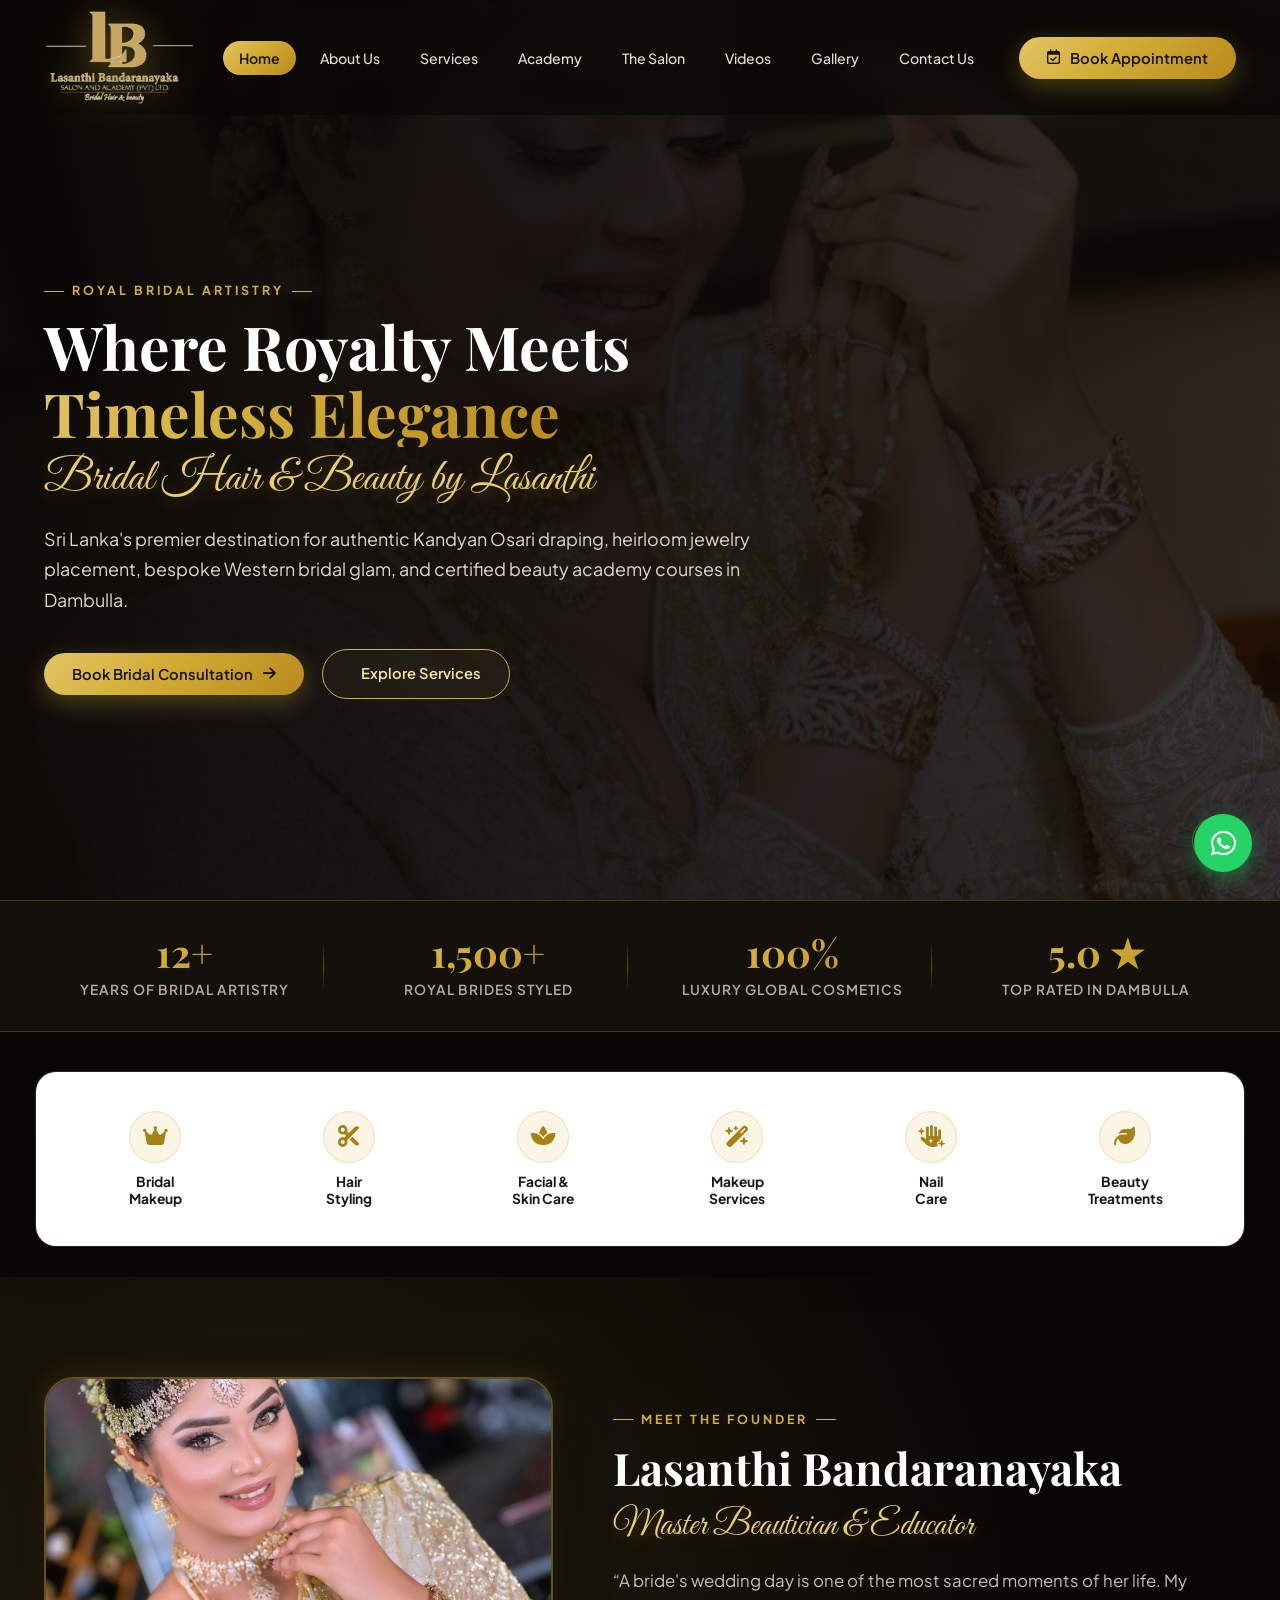
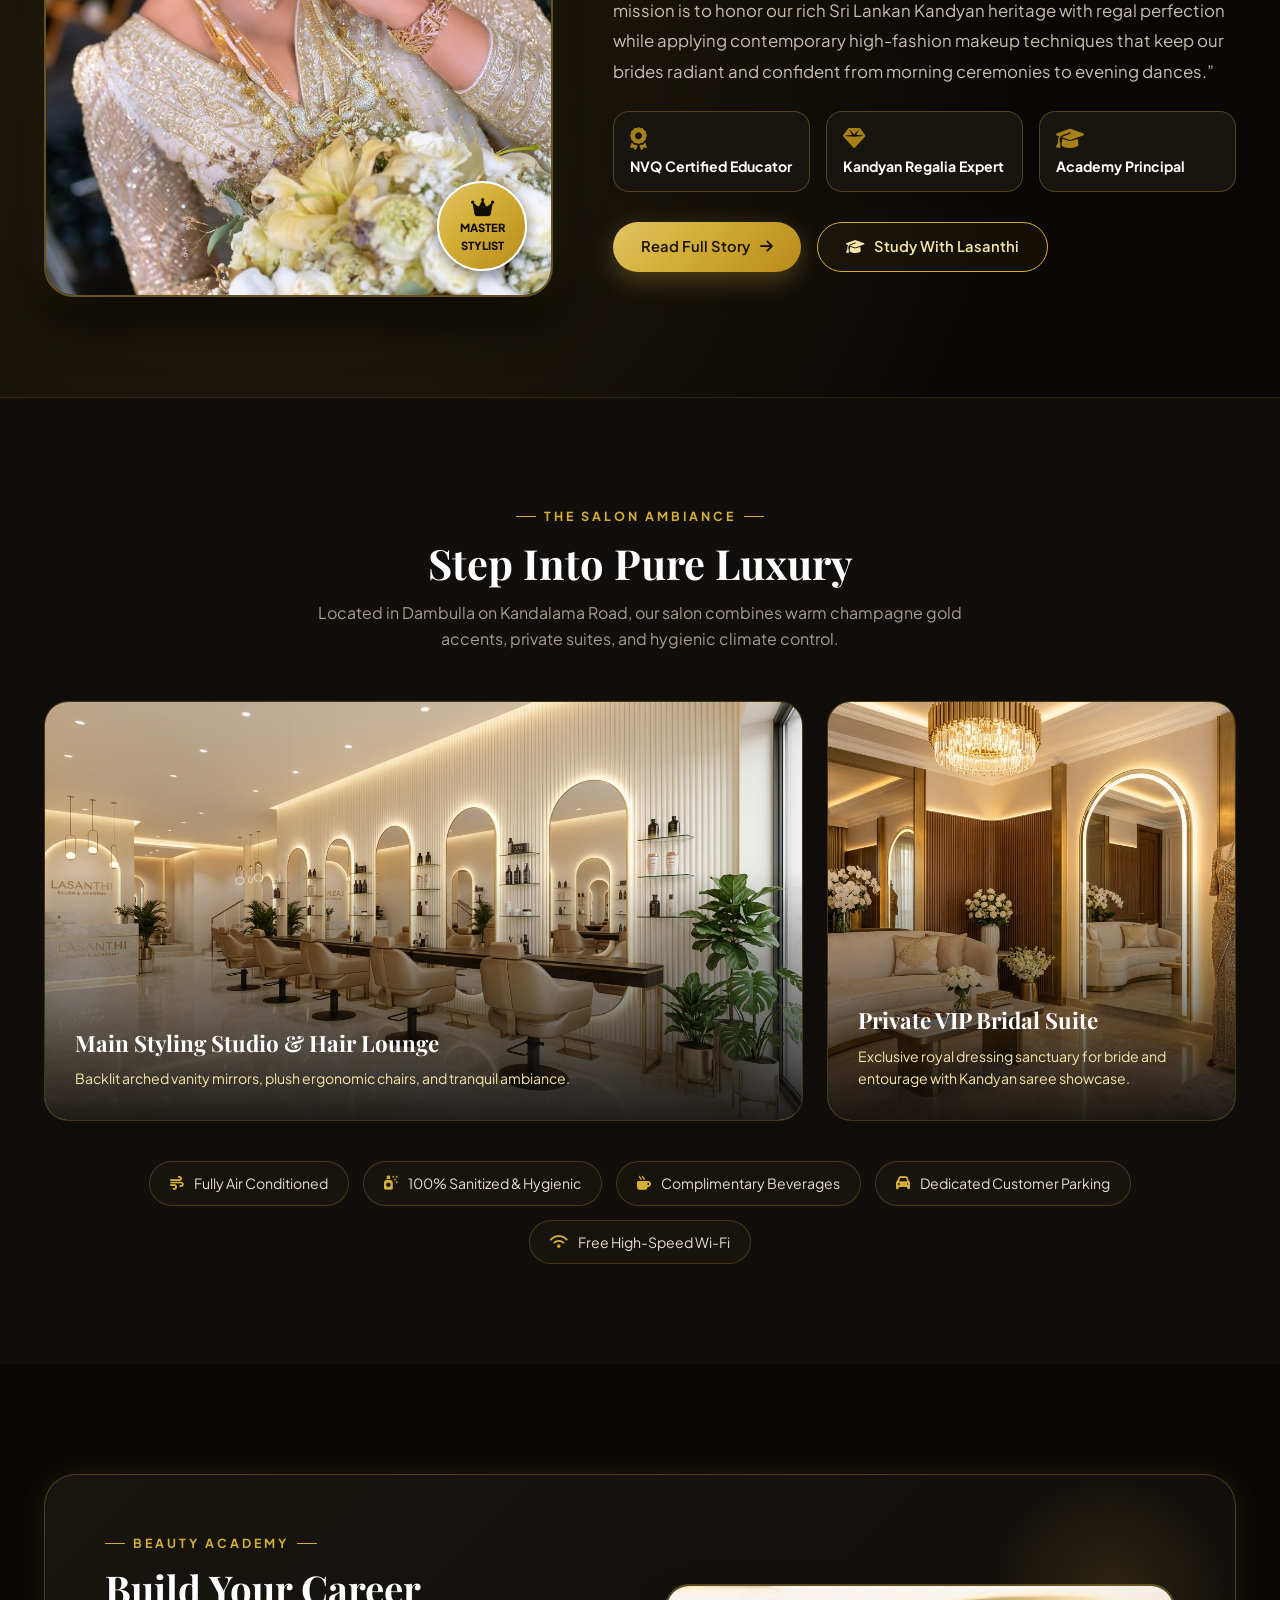
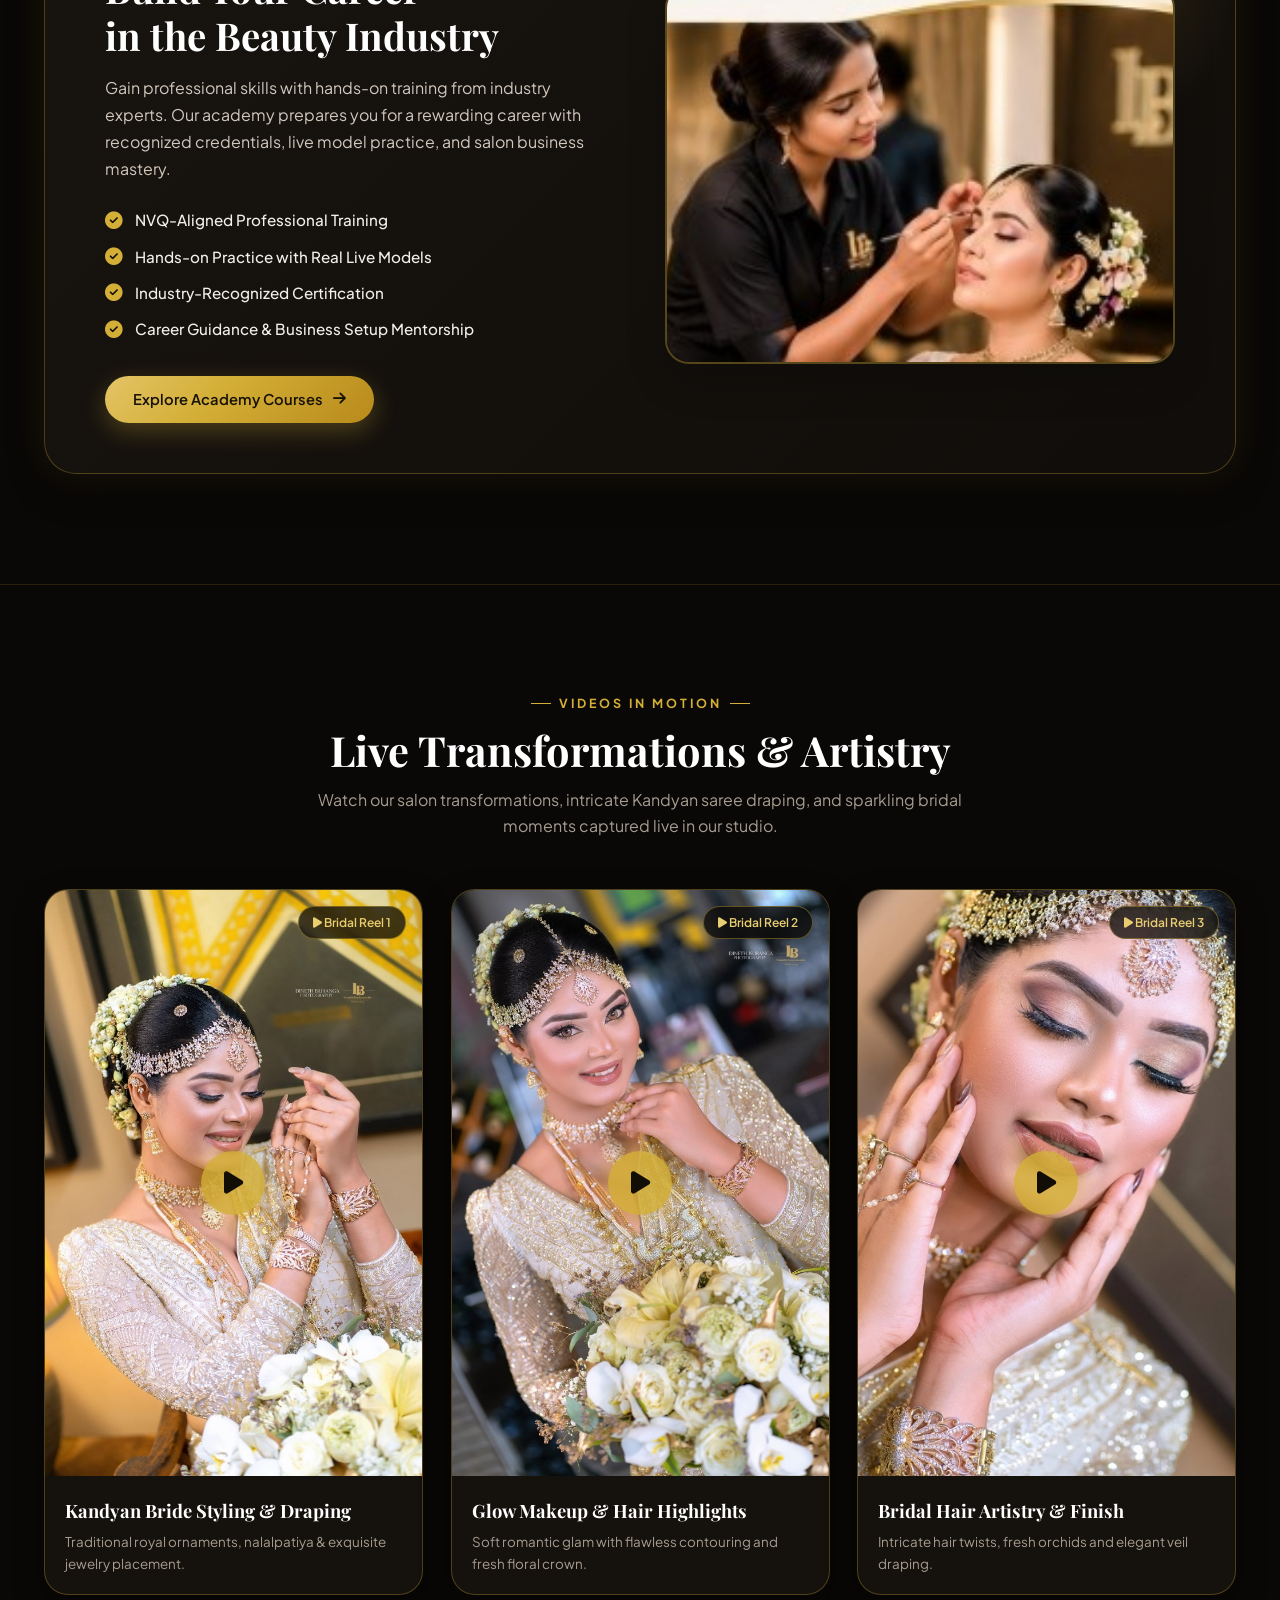
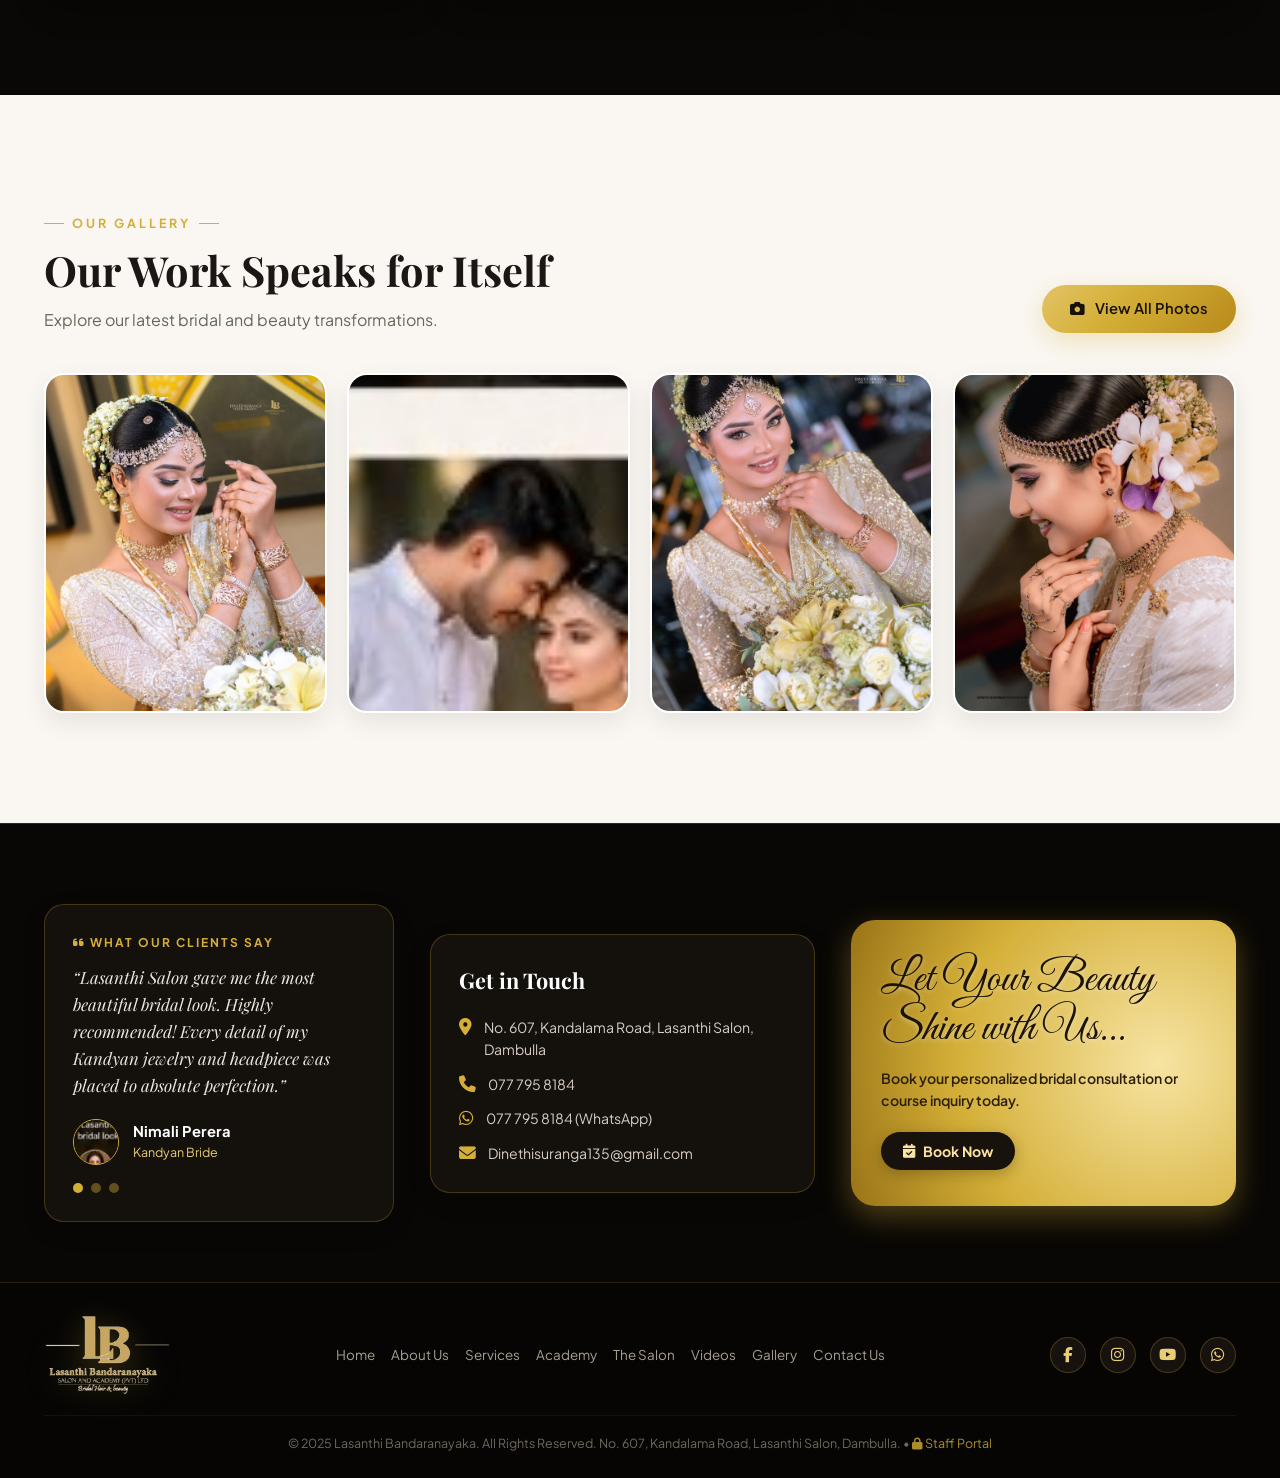
==== index.html @ 5cc7f461 "aaa aaaaaa" ====
<!DOCTYPE html>
<html lang="en">
<head>
  <meta charset="UTF-8">
  <meta name="viewport" content="width=device-width, initial-scale=1.0">
  <title>Lasanthi Bandaranayaka | Salon & Academy (Pvt) Ltd - Bridal Hair & Beauty Dambulla</title>
  <meta name="description" content="Official website of Lasanthi Bandaranayaka Salon & Academy in Dambulla. Premier destination for Royal Kandyan bridal dressing, advanced hair therapy, luxury skin care, and certified beauty academy courses.">
  
  <!-- Favicon -->
  <link rel="icon" type="image/png" href="assets/images/logo_transparent.png">

  <!-- Google Fonts -->
  <link rel="preconnect" href="https://fonts.googleapis.com">
  <link rel="preconnect" href="https://fonts.gstatic.com" crossorigin>
  <link href="https://fonts.googleapis.com/css2?family=Cinzel:wght@500;600;700;800;900&family=Great+Vibes&family=Playfair+Display:ital,wght@0,400;0,600;0,700;1,400;1,600&family=Plus+Jakarta+Sans:wght@300;400;500;600;700&display=swap" rel="stylesheet">

  <!-- Font Awesome 6 Icons -->
  <link rel="stylesheet" href="https://cdnjs.cloudflare.com/ajax/libs/font-awesome/6.5.1/css/all.min.css">

  <!-- Custom Stylesheet -->
  <link rel="stylesheet" href="assets/css/style.css">
</head>
<body>

  <!-- ==========================================================================
       Header / Navigation Bar with Prominent Official Logo
       ========================================================================== -->
  <header class="site-header">
    <div class="container nav-wrapper">
      <a href="index.html" class="brand-logo">
        <img src="assets/images/logo_transparent.png" alt="Lasanthi Bandaranayaka Salon and Academy (Pvt) Ltd" class="site-logo-img">
      </a>

      <nav>
        <ul class="nav-menu">
          <li><a href="index.html" class="nav-link active">Home</a></li>
          <li><a href="about.html" class="nav-link">About Us</a></li>
          <li><a href="services.html" class="nav-link">Services</a></li>
          <li><a href="academy.html" class="nav-link">Academy</a></li>
          <li><a href="salon.html" class="nav-link">The Salon</a></li>
          <li><a href="videos.html" class="nav-link">Videos</a></li>
          <li><a href="gallery.html" class="nav-link">Gallery</a></li>
          <li><a href="contact.html" class="nav-link">Contact Us</a></li>
        </ul>
      </nav>

      <div class="header-action">
        <button class="btn-gold" data-open-modal="booking">
          <i class="fa-regular fa-calendar-check"></i>
          <span>Book Appointment</span>
        </button>
        <button class="mobile-toggle" aria-label="Toggle navigation">
          <i class="fa-solid fa-bars"></i>
        </button>
      </div>
    </div>
  </header>

  <main>
    <!-- ==========================================================================
         Hero Section with Continuous Auto-Playing Video Background & Left-Aligned Text
         ========================================================================== -->
    <section class="hero-slider-section" id="home">
      <!-- Full-bleed Video Background (Auto-playing Playlist: Video 1 -> 2 -> 3) -->
      <div class="hero-slide-media" style="position: absolute; inset: 0;">
        <video id="hero-bg-video" autoplay loop muted playsinline poster="assets/images/bridal_1.jpg" style="width: 100%; height: 100%; object-fit: cover; transition: opacity 0.4s ease;">
          <source src="assets/videos/bridal_reel_1.mp4" type="video/mp4">
        </video>
      </div>
      <div class="hero-slide-overlay"></div>

      <!-- Strictly Left-Aligned Content -->
      <div class="container" style="position: relative; z-index: 3; height: 100%; display: flex; align-items: center;">
        <div class="hero-slide-content">
          <span class="tag-label">Royal Bridal Artistry</span>
          <h1 class="hero-title">Where Royalty Meets<br><span class="text-gradient-gold">Timeless Elegance</span></h1>
          <div class="hero-script">Bridal Hair & Beauty by Lasanthi</div>
          <p class="hero-desc">
            Sri Lanka's premier destination for authentic Kandyan Osari draping, heirloom jewelry placement, bespoke Western bridal glam, and certified beauty academy courses in Dambulla.
          </p>
          <div class="hero-cta-group">
            <button class="btn-gold" data-open-modal="booking" data-service="Bridal Makeup">
              <span>Book Bridal Consultation</span>
              <i class="fa-solid fa-arrow-right"></i>
            </button>
            <a href="services.html" class="btn-outline-gold">
              <i class="fa-solid fa-sparkles"></i>
              <span>Explore Services</span>
            </a>
          </div>
        </div>
      </div>

      <!-- Discreet Sound Toggle Button -->
      <button class="hero-sound-mini-btn" id="hero-sound-toggle" title="Toggle Video Sound" aria-label="Toggle video sound">
        <i class="fa-solid fa-volume-xmark"></i>
      </button>
    </section>

    <!-- ==========================================================================
         Trust & Metric Highlights Strip
         ========================================================================== -->
    <section class="trust-stats-bar">
      <div class="container">
        <div class="stats-grid">
          <div class="stat-card-item reveal-on-scroll delay-1">
            <div class="stat-number">12+</div>
            <div class="stat-label">Years of Bridal Artistry</div>
          </div>
          <div class="stat-card-item reveal-on-scroll delay-2">
            <div class="stat-number">1,500+</div>
            <div class="stat-label">Royal Brides Styled</div>
          </div>
          <div class="stat-card-item reveal-on-scroll delay-3">
            <div class="stat-number">100%</div>
            <div class="stat-label">Luxury Global Cosmetics</div>
          </div>
          <div class="stat-card-item reveal-on-scroll delay-4">
            <div class="stat-number">5.0 ★</div>
            <div class="stat-label">Top Rated in Dambulla</div>
          </div>
        </div>
      </div>
    </section>

    <!-- ==========================================================================
         Floating Services Ribbon
         ========================================================================== -->
    <div class="container services-ribbon-wrapper" id="services" style="margin-top: 40px; margin-bottom: 30px;">
      <div class="services-ribbon reveal-on-scroll scale-up">
        <div class="service-card-mini" data-open-modal="booking" data-service="Bridal Makeup">
          <div class="service-icon-box">
            <i class="fa-solid fa-crown"></i>
          </div>
          <h3 class="service-title-mini">Bridal<br>Makeup</h3>
        </div>

        <div class="service-card-mini" data-open-modal="booking" data-service="Hair Styling">
          <div class="service-icon-box">
            <i class="fa-solid fa-scissors"></i>
          </div>
          <h3 class="service-title-mini">Hair<br>Styling</h3>
        </div>

        <div class="service-card-mini" data-open-modal="booking" data-service="Facial & Skin Care">
          <div class="service-icon-box">
            <i class="fa-solid fa-spa"></i>
          </div>
          <h3 class="service-title-mini">Facial &<br>Skin Care</h3>
        </div>

        <div class="service-card-mini" data-open-modal="booking" data-service="Makeup Services">
          <div class="service-icon-box">
            <i class="fa-solid fa-wand-magic-sparkles"></i>
          </div>
          <h3 class="service-title-mini">Makeup<br>Services</h3>
        </div>

        <div class="service-card-mini" data-open-modal="booking" data-service="Nail Care">
          <div class="service-icon-box">
            <i class="fa-solid fa-hand-sparkles"></i>
          </div>
          <h3 class="service-title-mini">Nail<br>Care</h3>
        </div>

        <div class="service-card-mini" data-open-modal="booking" data-service="Beauty Treatments">
          <div class="service-icon-box">
            <i class="fa-solid fa-leaf"></i>
          </div>
          <h3 class="service-title-mini">Beauty<br>Treatments</h3>
        </div>
      </div>
    </div>

    <!-- ==========================================================================
         Master Stylist Spotlight: Lasanthi Bandaranayaka
         ========================================================================== -->
    <section class="stylist-spotlight-section">
      <div class="container spotlight-grid">
        <div class="stylist-portrait-card reveal-on-scroll slide-left">
          <img src="assets/images/bridal_2.jpg" alt="Lasanthi Bandaranayaka Master Bridal Stylist">
          <div class="stylist-seal">
            <i class="fa-solid fa-crown"></i>
            <span>Master<br>Stylist</span>
          </div>
        </div>

        <div class="reveal-on-scroll slide-right">
          <span class="tag-label">Meet The Founder</span>
          <h2 class="section-heading" style="font-size: 2.8rem;">Lasanthi Bandaranayaka</h2>
          <div class="hero-script" style="font-size: 2.2rem; margin-bottom: 20px;">Master Beautician & Educator</div>
          <p style="color: #c9bfb2; font-size: 1.05rem; line-height: 1.8; margin-bottom: 24px;">
            “A bride's wedding day is one of the most sacred moments of her life. My mission is to honor our rich Sri Lankan Kandyan heritage with regal perfection while applying contemporary high-fashion makeup techniques that keep our brides radiant and confident from morning ceremonies to evening dances.”
          </p>

          <div class="about-badges" style="margin-bottom: 30px;">
            <div class="badge-item" style="background: #181410; border-color: rgba(212,175,55,0.3);">
              <i class="fa-solid fa-award"></i>
              <span style="color: #fff;">NVQ Certified Educator</span>
            </div>
            <div class="badge-item" style="background: #181410; border-color: rgba(212,175,55,0.3);">
              <i class="fa-solid fa-gem"></i>
              <span style="color: #fff;">Kandyan Regalia Expert</span>
            </div>
            <div class="badge-item" style="background: #181410; border-color: rgba(212,175,55,0.3);">
              <i class="fa-solid fa-graduation-cap"></i>
              <span style="color: #fff;">Academy Principal</span>
            </div>
          </div>

          <div style="display: flex; gap: 16px; flex-wrap: wrap;">
            <a href="about.html" class="btn-gold">
              <span>Read Full Story</span>
              <i class="fa-solid fa-arrow-right"></i>
            </a>
            <a href="academy.html" class="btn-outline-gold">
              <i class="fa-solid fa-graduation-cap"></i>
              <span>Study With Lasanthi</span>
            </a>
          </div>
        </div>
      </div>
    </section>

    <!-- ==========================================================================
         The Salon & VIP Suite Experience (Latest Interior Showcase)
         ========================================================================== -->
    <section class="salon-showcase-section" id="salon">
      <div class="container">
        <div class="section-header-center reveal-on-scroll">
          <span class="tag-label">The Salon Ambiance</span>
          <h2 class="section-heading">Step Into Pure Luxury</h2>
          <p class="section-subtext">
            Located in Dambulla on Kandalama Road, our salon combines warm champagne gold accents, private suites, and hygienic climate control.
          </p>
        </div>

        <div class="salon-gallery-grid">
          <div class="salon-feature-card reveal-on-scroll delay-1">
            <img src="assets/images/salon_interior.jpg" alt="Lasanthi Salon Luxury Styling Lounge">
            <div class="salon-card-overlay">
              <h3 class="salon-card-title">Main Styling Studio & Hair Lounge</h3>
              <p class="salon-card-desc">Backlit arched vanity mirrors, plush ergonomic chairs, and tranquil ambiance.</p>
            </div>
          </div>

          <div class="salon-feature-card reveal-on-scroll delay-2">
            <img src="assets/images/salon_bridal_lounge.jpg" alt="VIP Bridal Dressing Suite">
            <div class="salon-card-overlay">
              <h3 class="salon-card-title">Private VIP Bridal Suite</h3>
              <p class="salon-card-desc">Exclusive royal dressing sanctuary for bride and entourage with Kandyan saree showcase.</p>
            </div>
          </div>
        </div>

        <div class="salon-facilities-pills reveal-on-scroll delay-3">
          <div class="facility-pill"><i class="fa-solid fa-wind"></i> Fully Air Conditioned</div>
          <div class="facility-pill"><i class="fa-solid fa-spray-can-sparkles"></i> 100% Sanitized & Hygienic</div>
          <div class="facility-pill"><i class="fa-solid fa-mug-hot"></i> Complimentary Beverages</div>
          <div class="facility-pill"><i class="fa-solid fa-car"></i> Dedicated Customer Parking</div>
          <div class="facility-pill"><i class="fa-solid fa-wifi"></i> Free High-Speed Wi-Fi</div>
        </div>
      </div>
    </section>

    <!-- ==========================================================================
         Beauty Academy Section
         ========================================================================== -->
    <section id="academy" class="academy-section">
      <div class="container">
        <div class="academy-curved-box reveal-on-scroll scale-up">
          <div class="academy-content">
            <span class="tag-label">Beauty Academy</span>
            <h2 class="academy-title">Build Your Career<br>in the Beauty Industry</h2>
            <p class="academy-desc">
              Gain professional skills with hands-on training from industry experts. Our academy prepares you for a rewarding career with recognized credentials, live model practice, and salon business mastery.
            </p>

            <ul class="academy-checklist">
              <li><i class="fa-solid fa-circle-check"></i> NVQ-Aligned Professional Training</li>
              <li><i class="fa-solid fa-circle-check"></i> Hands-on Practice with Real Live Models</li>
              <li><i class="fa-solid fa-circle-check"></i> Industry-Recognized Certification</li>
              <li><i class="fa-solid fa-circle-check"></i> Career Guidance & Business Setup Mentorship</li>
            </ul>

            <a href="academy.html" class="btn-gold">
              <span>Explore Academy Courses</span>
              <i class="fa-solid fa-arrow-right"></i>
            </a>
          </div>

          <div class="academy-visual">
            <div class="academy-visual-frame">
              <img src="assets/images/academy_training.jpg" alt="Lasanthi Bandaranayaka Academy Student Training">
            </div>
          </div>
        </div>
      </div>
    </section>

    <!-- ==========================================================================
         Videos Section (Salon & Bridal Video Reels)
         ========================================================================== -->
    <section id="videos" class="videos-section">
      <div class="container">
        <div class="section-header-center reveal-on-scroll">
          <span class="tag-label">Videos in Motion</span>
          <h2 class="section-heading">Live Transformations & Artistry</h2>
          <p class="section-subtext">
            Watch our salon transformations, intricate Kandyan saree draping, and sparkling bridal moments captured live in our studio.
          </p>
        </div>

        <div class="videos-grid">
          <!-- Video 1 -->
          <div class="video-card reveal-on-scroll delay-1">
            <div class="video-wrapper">
              <span class="video-badge"><i class="fa-solid fa-play"></i> Bridal Reel 1</span>
              <video src="assets/videos/bridal_reel_1.mp4" playsinline loop preload="metadata" poster="assets/images/bridal_1.jpg"></video>
              <button class="video-play-btn" aria-label="Play video"><i class="fa-solid fa-play"></i></button>
            </div>
            <div class="video-info">
              <h3 class="video-title">Kandyan Bride Styling & Draping</h3>
              <p class="video-sub">Traditional royal ornaments, nalalpatiya & exquisite jewelry placement.</p>
            </div>
          </div>

          <!-- Video 2 -->
          <div class="video-card reveal-on-scroll delay-2">
            <div class="video-wrapper">
              <span class="video-badge"><i class="fa-solid fa-play"></i> Bridal Reel 2</span>
              <video src="assets/videos/bridal_reel_2.mp4" playsinline loop preload="metadata" poster="assets/images/bridal_2.jpg"></video>
              <button class="video-play-btn" aria-label="Play video"><i class="fa-solid fa-play"></i></button>
            </div>
            <div class="video-info">
              <h3 class="video-title">Glow Makeup & Hair Highlights</h3>
              <p class="video-sub">Soft romantic glam with flawless contouring and fresh floral crown.</p>
            </div>
          </div>

          <!-- Video 3 -->
          <div class="video-card reveal-on-scroll delay-3">
            <div class="video-wrapper">
              <span class="video-badge"><i class="fa-solid fa-play"></i> Bridal Reel 3</span>
              <video src="assets/videos/bridal_reel_3.mp4" playsinline loop preload="metadata" poster="assets/images/bridal_3.jpg"></video>
              <button class="video-play-btn" aria-label="Play video"><i class="fa-solid fa-play"></i></button>
            </div>
            <div class="video-info">
              <h3 class="video-title">Bridal Hair Artistry & Finish</h3>
              <p class="video-sub">Intricate hair twists, fresh orchids and elegant veil draping.</p>
            </div>
          </div>
        </div>
      </div>
    </section>

    <!-- ==========================================================================
         Our Gallery Section
         ========================================================================== -->
    <section id="gallery" class="gallery-section">
      <div class="container">
        <div class="gallery-header-row reveal-on-scroll">
          <div>
            <span class="tag-label">Our Gallery</span>
            <h2 class="section-heading" style="color: var(--text-dark);">Our Work Speaks for Itself</h2>
            <p class="section-subtext" style="color: var(--text-dark-muted);">Explore our latest bridal and beauty transformations.</p>
          </div>
          <a href="gallery.html" class="btn-gold">
            <i class="fa-solid fa-camera"></i>
            <span>View All Photos</span>
          </a>
        </div>

        <div class="gallery-grid">
          <div class="gallery-item reveal-on-scroll delay-1">
            <img src="assets/images/bridal_1.jpg" alt="Kandyan Bride Graceful Pose">
            <div class="gallery-item-overlay">
              <div class="gallery-item-title">Royal Kandyan Bride</div>
              <div class="gallery-item-tag">Traditional Bridal Styling</div>
            </div>
          </div>

          <div class="gallery-item reveal-on-scroll delay-2">
            <img src="assets/images/gallery_couple.jpg" alt="Bride and Groom Wedding Moment">
            <div class="gallery-item-overlay">
              <div class="gallery-item-title">Everlasting Love</div>
              <div class="gallery-item-tag">Wedding Day Glamour</div>
            </div>
          </div>

          <div class="gallery-item reveal-on-scroll delay-3">
            <img src="assets/images/bridal_2.jpg" alt="Radiant Bride with Bouquet">
            <div class="gallery-item-overlay">
              <div class="gallery-item-title">Radiant Elegance</div>
              <div class="gallery-item-tag">Bridal Glow & Bouquet</div>
            </div>
          </div>

          <div class="gallery-item reveal-on-scroll delay-4">
            <img src="assets/images/bridal_4.jpg" alt="Artistic Hair Flowers & Jewelry">
            <div class="gallery-item-overlay">
              <div class="gallery-item-title">Floral Hair Mastery</div>
              <div class="gallery-item-tag">Hair Artistry & Fresh Orchids</div>
            </div>
          </div>
        </div>
      </div>
    </section>

    <!-- ==========================================================================
         Bottom Testimonial & Contact Bar
         ========================================================================== -->
    <section class="bottom-showcase-section" id="contact">
      <div class="container bottom-grid">
        <!-- Testimonials -->
        <div class="testimonial-box reveal-on-scroll slide-left">
          <div class="testimonial-tag"><i class="fa-solid fa-quote-left"></i> What Our Clients Say</div>
          <p class="testimonial-quote" id="testimonial-quote">
            “Lasanthi Salon gave me the most beautiful bridal look. Highly recommended! Every detail of my Kandyan jewelry and headpiece was placed to absolute perfection.”
          </p>
          <div class="client-profile">
            <img src="assets/images/client_nimali.jpg" alt="Bride Reviewer" class="client-avatar" id="client-avatar">
            <div>
              <div class="client-name" id="client-name">Nimali Perera</div>
              <div class="client-role" id="client-role">Kandyan Bride</div>
            </div>
          </div>
          <!-- Dots -->
          <div style="display: flex; gap: 8px; margin-top: 18px;">
            <span class="t-dot" onclick="setTestimonial(0)" style="width: 10px; height: 10px; border-radius: 50%; background: var(--color-gold-400); cursor: pointer; transition: 0.3s;"></span>
            <span class="t-dot" onclick="setTestimonial(1)" style="width: 10px; height: 10px; border-radius: 50%; background: var(--color-gold-400); opacity: 0.4; cursor: pointer; transition: 0.3s;"></span>
            <span class="t-dot" onclick="setTestimonial(2)" style="width: 10px; height: 10px; border-radius: 50%; background: var(--color-gold-400); opacity: 0.4; cursor: pointer; transition: 0.3s;"></span>
          </div>
        </div>

        <!-- Get In Touch -->
        <div class="contact-box reveal-on-scroll scale-up">
          <h3 class="contact-title">Get in Touch</h3>
          <ul class="contact-list">
            <li>
              <i class="fa-solid fa-location-dot"></i>
              <span>No. 607, Kandalama Road, Lasanthi Salon, Dambulla</span>
            </li>
            <li>
              <i class="fa-solid fa-phone"></i>
              <a href="tel:0777958184">077 795 8184</a>
            </li>
            <li>
              <i class="fa-brands fa-whatsapp"></i>
              <a href="https://wa.me/94777958184" target="_blank" rel="noopener">077 795 8184 (WhatsApp)</a>
            </li>
            <li>
              <i class="fa-solid fa-envelope"></i>
              <a href="mailto:Dinethisuranga135@gmail.com">Dinethisuranga135@gmail.com</a>
            </li>
          </ul>
        </div>

        <!-- Shine Call to Action Banner -->
        <div class="shine-banner reveal-on-scroll slide-right">
          <div class="shine-title">Let Your Beauty<br>Shine with Us...</div>
          <p class="shine-sub">Book your personalized bridal consultation or course inquiry today.</p>
          <button class="btn-dark-pill" data-open-modal="booking">
            <i class="fa-solid fa-calendar-check"></i>
            <span>Book Now</span>
          </button>
        </div>
      </div>
    </section>
  </main>

  <!-- ==========================================================================
       Footer with Prominent Official Logo
       ========================================================================== -->
  <footer class="site-footer">
    <div class="container">
      <div class="footer-row">
        <a href="index.html" class="brand-logo">
          <img src="assets/images/logo_transparent.png" alt="Lasanthi Bandaranayaka Salon and Academy (Pvt) Ltd" style="height: 80px; width: auto; filter: drop-shadow(0 4px 15px rgba(212,175,55,0.3));">
        </a>

        <ul class="footer-nav">
          <li><a href="index.html">Home</a></li>
          <li><a href="about.html">About Us</a></li>
          <li><a href="services.html">Services</a></li>
          <li><a href="academy.html">Academy</a></li>
          <li><a href="salon.html">The Salon</a></li>
          <li><a href="videos.html">Videos</a></li>
          <li><a href="gallery.html">Gallery</a></li>
          <li><a href="contact.html">Contact Us</a></li>
        </ul>

        <div class="social-links">
          <a href="https://facebook.com" target="_blank" rel="noopener" class="social-icon" aria-label="Facebook"><i class="fa-brands fa-facebook-f"></i></a>
          <a href="https://instagram.com" target="_blank" rel="noopener" class="social-icon" aria-label="Instagram"><i class="fa-brands fa-instagram"></i></a>
          <a href="https://youtube.com" target="_blank" rel="noopener" class="social-icon" aria-label="YouTube"><i class="fa-brands fa-youtube"></i></a>
          <a href="https://wa.me/94777958184" target="_blank" rel="noopener" class="social-icon" aria-label="WhatsApp"><i class="fa-brands fa-whatsapp"></i></a>
        </div>
      </div>

      <div class="footer-bottom-copy">
        &copy; 2025 Lasanthi Bandaranayaka. All Rights Reserved. No. 607, Kandalama Road, Lasanthi Salon, Dambulla. &bull; <a href="admin/login.php" style="color: var(--color-gold-400); text-decoration: none; opacity: 0.8;"><i class="fa-solid fa-lock" style="font-size: 0.75rem;"></i> Staff Portal</a>
      </div>
    </div>
  </footer>

  <!-- ==========================================================================
       Booking Modal
       ========================================================================== -->
  <div class="modal-backdrop" id="appointment-modal">
    <div class="modal-content-card">
      <button class="modal-close-btn" aria-label="Close modal"><i class="fa-solid fa-xmark"></i></button>
      <div style="text-align: center; margin-bottom: 24px;">
        <span class="tag-label">Reservation</span>
        <h2 style="font-family: var(--font-serif); color: #fff; font-size: 1.8rem;">Book an Appointment</h2>
        <p style="color: var(--text-muted); font-size: 0.88rem; margin-top: 4px;">Connect with Lasanthi Salon Dambulla directly via WhatsApp</p>
      </div>

      <form id="booking-form">
        <div class="form-group">
          <label class="form-label" for="booking-name">Your Full Name</label>
          <input type="text" id="booking-name" class="form-control" placeholder="e.g. Nimali Perera" required>
        </div>

        <div class="form-group">
          <label class="form-label" for="booking-phone">Contact Number</label>
          <input type="tel" id="booking-phone" class="form-control" placeholder="e.g. 077 123 4567" required>
        </div>

        <div class="form-group">
          <label class="form-label" for="booking-service">Service or Course</label>
          <select id="booking-service" class="form-control" required>
            <option value="Bridal Makeup">Bridal Makeup & Saree Draping (Kandyan / Western)</option>
            <option value="Hair Styling">Hair Styling & Treatment</option>
            <option value="Facial & Skin Care">Facial & Skin Care Therapy</option>
            <option value="Makeup Services">Party / Event Makeup</option>
            <option value="Nail Care">Nail Art & Manicure</option>
            <option value="Beauty Treatments">Full Body Beauty Treatment</option>
            <option value="Academy Enrollment">Beauty Academy Diploma / Course</option>
          </select>
        </div>

        <div class="form-group">
          <label class="form-label" for="booking-date">Preferred Date</label>
          <input type="date" id="booking-date" class="form-control">
        </div>

        <div class="form-group">
          <label class="form-label" for="booking-notes">Special Requests / Questions</label>
          <textarea id="booking-notes" class="form-control" rows="3" placeholder="Tell us about your wedding date, event, or inquiry..."></textarea>
        </div>

        <button type="submit" class="btn-gold" style="width: 100%; padding: 14px; font-size: 1rem; border-radius: var(--radius-md);">
          <i class="fa-brands fa-whatsapp" style="font-size: 1.2rem;"></i>
          <span>Send Booking Request via WhatsApp</span>
        </button>
      </form>
    </div>
  </div>

  <!-- ==========================================================================
       Lightbox Modal
       ========================================================================== -->
  <div class="modal-backdrop" id="lightbox-modal">
    <div style="position: relative; max-width: 900px; width: 95%; max-height: 90vh; display: flex; flex-direction: column; align-items: center;">
      <button class="modal-close-btn lightbox-close" style="top: -45px; right: 0;"><i class="fa-solid fa-xmark"></i></button>
      <img id="lightbox-img" src="" alt="Gallery Preview" style="max-height: 80vh; width: auto; max-width: 100%; border-radius: 16px; border: 2px solid var(--color-gold-400); box-shadow: var(--shadow-gold-lg);">
      <p id="lightbox-caption" style="color: #fff; margin-top: 14px; font-size: 1.1rem; font-family: var(--font-serif); text-align: center;"></p>
    </div>
  </div>

  <!-- Floating WhatsApp Quick Button -->
  <a href="https://wa.me/94777958184?text=Hello%20Lasanthi%20Salon%20%26%20Academy%2C%20I%20would%20like%20to%20inquire%20about%20your%20services" class="floating-wa-btn" target="_blank" rel="noopener" aria-label="Chat on WhatsApp">
    <i class="fa-brands fa-whatsapp"></i>
  </a>

  <!-- Main JavaScript File -->
  <script src="assets/js/main.js"></script>
</body>
</html>
---- assets/css/style.css ----
/* ==========================================================================
   LASANTHI BANDARANAYAKA SALON & ACADEMY (PVT) LTD
   Bridal Hair & Beauty - Official Luxury Stylesheet
   ========================================================================== */

:root {
  --color-bg-dark: #0a0806;
  --color-bg-dark-card: #13100d;
  --color-bg-dark-surface: #181410;
  --color-bg-light: #faf7f2;
  --color-bg-light-alt: #f3ece1;
  --color-cream: #fffaf0;
  
  --color-gold-100: #fbf5df;
  --color-gold-200: #f5e4a8;
  --color-gold-300: #e8cd71;
  --color-gold-400: #d4af37;
  --color-gold-500: #c29d28;
  --color-gold-600: #a58117;
  --color-gold-700: #7c5f0e;
  
  --gold-gradient: linear-gradient(135deg, #e3c467 0%, #d4af37 40%, #b88a1b 100%);
  --gold-gradient-hover: linear-gradient(135deg, #f7dc88 0%, #e2be4b 40%, #c89824 100%);
  --gold-gradient-soft: linear-gradient(135deg, rgba(212, 175, 55, 0.25) 0%, rgba(212, 175, 55, 0.05) 100%);
  --dark-gradient: linear-gradient(180deg, #0a0806 0%, #15110d 100%);
  
  --text-light: #f7f2ea;
  --text-muted: #a69c8f;
  --text-dark: #1b1714;
  --text-dark-muted: #6b6359;
  
  --font-serif: 'Playfair Display', Georgia, serif;
  --font-title: 'Cinzel', serif;
  --font-script: 'Great Vibes', cursive;
  --font-body: 'Plus Jakarta Sans', system-ui, -apple-system, sans-serif;
  
  --shadow-sm: 0 4px 12px rgba(0, 0, 0, 0.08);
  --shadow-md: 0 8px 24px rgba(0, 0, 0, 0.12);
  --shadow-lg: 0 16px 40px rgba(0, 0, 0, 0.2);
  --shadow-gold: 0 8px 25px rgba(212, 175, 55, 0.3);
  --shadow-gold-lg: 0 14px 45px rgba(212, 175, 55, 0.45);
  
  --radius-sm: 8px;
  --radius-md: 16px;
  --radius-lg: 24px;
  --radius-full: 9999px;
  
  --transition: all 0.35s cubic-bezier(0.2, 0.8, 0.2, 1);
}

*, *::before, *::after {
  box-sizing: border-box;
  margin: 0;
  padding: 0;
}

html {
  scroll-behavior: smooth;
  font-size: 16px;
}

body {
  font-family: var(--font-body);
  color: var(--text-light);
  background-color: var(--color-bg-dark);
  line-height: 1.6;
  overflow-x: hidden;
  -webkit-font-smoothing: antialiased;
}

a {
  color: inherit;
  text-decoration: none;
  transition: var(--transition);
}

img, video {
  max-width: 100%;
  display: block;
}

button {
  font-family: inherit;
  border: none;
  background: none;
  cursor: pointer;
  outline: none;
  transition: var(--transition);
}

.container {
  width: 100%;
  max-width: 1240px;
  margin: 0 auto;
  padding: 0 24px;
}

/* ==========================================================================
   Typography & Utilities
   ========================================================================== */
.font-script {
  font-family: var(--font-script);
}

.font-serif {
  font-family: var(--font-serif);
}

.font-title {
  font-family: var(--font-title);
}

.text-gold {
  color: var(--color-gold-400);
}

.text-gradient-gold {
  background: var(--gold-gradient);
  -webkit-background-clip: text;
  -webkit-text-fill-color: transparent;
  display: inline-block;
}

.tag-label {
  display: inline-flex;
  align-items: center;
  gap: 8px;
  font-size: 0.78rem;
  letter-spacing: 3px;
  text-transform: uppercase;
  font-weight: 700;
  color: var(--color-gold-400);
  margin-bottom: 12px;
}

.tag-label::before,
.tag-label::after {
  content: '';
  display: inline-block;
  width: 20px;
  height: 1px;
  background-color: var(--color-gold-400);
}

.btn-gold {
  display: inline-flex;
  align-items: center;
  justify-content: center;
  gap: 10px;
  background: var(--gold-gradient);
  color: #171206;
  font-weight: 600;
  font-size: 0.92rem;
  padding: 12px 28px;
  border-radius: var(--radius-full);
  box-shadow: var(--shadow-gold);
  transition: var(--transition);
  cursor: pointer;
}

.btn-gold:hover {
  transform: translateY(-2px);
  box-shadow: var(--shadow-gold-lg);
  background: var(--gold-gradient-hover);
}

.btn-outline-gold {
  display: inline-flex;
  align-items: center;
  justify-content: center;
  gap: 10px;
  border: 1.5px solid var(--color-gold-400);
  color: var(--color-gold-200);
  font-weight: 600;
  font-size: 0.92rem;
  padding: 12px 28px;
  border-radius: var(--radius-full);
  background: rgba(212, 175, 55, 0.05);
  backdrop-filter: blur(8px);
  transition: var(--transition);
  cursor: pointer;
}

.btn-outline-gold:hover {
  background: rgba(212, 175, 55, 0.15);
  border-color: var(--color-gold-300);
  color: #fff;
  transform: translateY(-2px);
}

/* ==========================================================================
   Header & Navigation
   ========================================================================== */
.site-header {
  position: fixed;
  top: 0;
  left: 0;
  right: 0;
  z-index: 1000;
  padding: 10px 0;
  transition: var(--transition);
  background: rgba(10, 8, 6, 0.75);
  backdrop-filter: blur(14px);
}

.site-header.scrolled {
  background: rgba(10, 8, 6, 0.96);
  backdrop-filter: blur(16px);
  padding: 6px 0;
  border-bottom: 1px solid rgba(212, 175, 55, 0.25);
  box-shadow: 0 6px 25px rgba(0, 0, 0, 0.7);
}

.nav-wrapper {
  display: flex;
  align-items: center;
  justify-content: space-between;
}

.brand-logo {
  display: flex;
  align-items: center;
  gap: 14px;
}

.site-logo-img {
  height: 95px;
  width: auto;
  object-fit: contain;
  filter: drop-shadow(0 4px 18px rgba(212, 175, 55, 0.45));
  transition: all 0.35s ease;
}

.site-header.scrolled .site-logo-img {
  height: 75px;
}

.brand-monogram {
  display: none;
}

/* ==========================================================================
   Dynamic Swapping Hero Banner (Video & Image Slider)
   ========================================================================== */
.hero-slider-section {
  position: relative;
  width: 100%;
  height: 100vh;
  min-height: 720px;
  background-color: var(--color-bg-dark);
  overflow: hidden;
}

.hero-slide {
  position: absolute;
  inset: 0;
  opacity: 0;
  visibility: hidden;
  transition: opacity 1s cubic-bezier(0.4, 0, 0.2, 1), visibility 1s;
  z-index: 1;
}

.hero-slide.active {
  opacity: 1;
  visibility: visible;
  z-index: 2;
}

.hero-slide-media {
  position: absolute;
  inset: 0;
  width: 100%;
  height: 100%;
  overflow: hidden;
}

.hero-slide-media img,
.hero-slide-media video {
  width: 100%;
  height: 100%;
  object-fit: cover;
  transform: scale(1.05);
  transition: transform 7s ease-out;
}

.hero-slide.active .hero-slide-media img,
.hero-slide.active .hero-slide-media video {
  transform: scale(1);
}

.hero-slide-overlay {
  position: absolute;
  inset: 0;
  background: linear-gradient(
    90deg, 
    rgba(10, 8, 6, 0.95) 0%, 
    rgba(10, 8, 6, 0.75) 45%, 
    rgba(10, 8, 6, 0.4) 100%
  );
  z-index: 2;
}

.hero-slide-content {
  position: relative;
  z-index: 3;
  height: 100%;
  display: flex;
  flex-direction: column;
  align-items: flex-start;
  justify-content: center;
  text-align: left;
  max-width: 720px;
  padding-top: 80px;
  margin-left: 0;
  margin-right: auto;
}

.hero-slide-content .tag-label {
  align-self: flex-start;
  margin-left: 0;
  animation: fadeInUp 0.8s ease backwards;
}

.hero-slide-content .hero-title {
  font-size: 3.8rem;
  line-height: 1.1;
  text-align: left;
  margin-bottom: 8px;
  animation: fadeInUp 0.8s ease 0.15s backwards;
}

.hero-slide-content .hero-script {
  font-size: 2.8rem;
  text-align: left;
  margin-bottom: 20px;
  animation: fadeInUp 0.8s ease 0.3s backwards;
}

.hero-slide-content .hero-desc {
  font-size: 1.12rem;
  color: #dfd7cc;
  line-height: 1.7;
  text-align: left;
  margin-bottom: 34px;
  margin-left: 0;
  animation: fadeInUp 0.8s ease 0.45s backwards;
}

.hero-slide-content .hero-cta-group {
  display: flex;
  align-items: center;
  justify-content: flex-start;
  gap: 18px;
  flex-wrap: wrap;
  width: 100%;
  animation: fadeInUp 0.8s ease 0.6s backwards;
}

/* Discreet Video Volume Toggle */
.hero-sound-mini-btn {
  position: absolute;
  bottom: 35px;
  right: 40px;
  z-index: 10;
  width: 48px;
  height: 48px;
  border-radius: 50%;
  background: rgba(18, 14, 10, 0.75);
  border: 1px solid rgba(212, 175, 55, 0.4);
  color: var(--color-gold-300);
  display: flex;
  align-items: center;
  justify-content: center;
  font-size: 1.1rem;
  backdrop-filter: blur(10px);
  cursor: pointer;
  transition: var(--transition);
  box-shadow: 0 4px 20px rgba(0, 0, 0, 0.5);
}

.hero-sound-mini-btn:hover {
  background: var(--color-gold-400);
  color: #110e08;
  transform: scale(1.1);
}

/* ==========================================================================
   Smooth Scroller Animations
   ========================================================================== */
.reveal-on-scroll {
  opacity: 0;
  transform: translateY(40px);
  transition: opacity 0.8s cubic-bezier(0.16, 1, 0.3, 1), transform 0.8s cubic-bezier(0.16, 1, 0.3, 1);
  will-change: opacity, transform;
}

.reveal-on-scroll.is-revealed {
  opacity: 1;
  transform: translateY(0);
}

.reveal-on-scroll.scale-up {
  transform: scale(0.94) translateY(30px);
}

.reveal-on-scroll.scale-up.is-revealed {
  transform: scale(1) translateY(0);
}

.reveal-on-scroll.slide-left {
  transform: translateX(-40px);
}

.reveal-on-scroll.slide-left.is-revealed {
  transform: translateX(0);
}

.reveal-on-scroll.slide-right {
  transform: translateX(40px);
}

.reveal-on-scroll.slide-right.is-revealed {
  transform: translateX(0);
}

.delay-1 { transition-delay: 0.15s; }
.delay-2 { transition-delay: 0.3s; }
.delay-3 { transition-delay: 0.45s; }
.delay-4 { transition-delay: 0.6s; }


@keyframes fadeInUp {
  from {
    opacity: 0;
    transform: translateY(30px);
  }
  to {
    opacity: 1;
    transform: translateY(0);
  }
}

/* Banner Mode Switcher & Controls */
.hero-controls-wrapper {
  position: absolute;
  bottom: 40px;
  right: 50px;
  z-index: 10;
  display: flex;
  align-items: center;
  gap: 20px;
}

.hero-mode-pills {
  display: flex;
  background: rgba(18, 14, 10, 0.8);
  border: 1px solid rgba(212, 175, 55, 0.35);
  border-radius: var(--radius-full);
  padding: 4px;
  backdrop-filter: blur(10px);
}

.mode-pill-btn {
  padding: 8px 18px;
  border-radius: var(--radius-full);
  font-size: 0.82rem;
  font-weight: 600;
  color: #c9bfb2;
  display: flex;
  align-items: center;
  gap: 8px;
  cursor: pointer;
  transition: var(--transition);
}

.mode-pill-btn.active {
  background: var(--gold-gradient);
  color: #161108;
}

.sound-toggle-btn {
  width: 44px;
  height: 44px;
  border-radius: 50%;
  background: rgba(18, 14, 10, 0.8);
  border: 1px solid rgba(212, 175, 55, 0.35);
  color: var(--color-gold-300);
  display: flex;
  align-items: center;
  justify-content: center;
  font-size: 1rem;
  backdrop-filter: blur(10px);
  cursor: pointer;
  transition: var(--transition);
}

.sound-toggle-btn:hover {
  background: var(--color-gold-400);
  color: #000;
  transform: scale(1.08);
}

.hero-arrow-nav {
  display: flex;
  align-items: center;
  gap: 10px;
}

.slider-arrow-btn {
  width: 44px;
  height: 44px;
  border-radius: 50%;
  background: rgba(18, 14, 10, 0.8);
  border: 1px solid rgba(212, 175, 55, 0.35);
  color: var(--color-gold-300);
  display: flex;
  align-items: center;
  justify-content: center;
  cursor: pointer;
  backdrop-filter: blur(10px);
  transition: var(--transition);
}

.slider-arrow-btn:hover {
  background: var(--color-gold-400);
  color: #120e06;
  border-color: var(--color-gold-400);
}

.slider-progress-counter {
  font-family: var(--font-serif);
  font-size: 1.1rem;
  color: var(--color-gold-300);
  margin-right: 10px;
  letter-spacing: 2px;
}

/* ==========================================================================
   Trust Stats Bar (Modern Salon Metric Strip)
   ========================================================================== */
.trust-stats-bar {
  background: #14100c;
  border-top: 1px solid rgba(212, 175, 55, 0.25);
  border-bottom: 1px solid rgba(212, 175, 55, 0.25);
  padding: 30px 0;
  position: relative;
  z-index: 5;
}

.stats-grid {
  display: grid;
  grid-template-columns: repeat(4, 1fr);
  gap: 24px;
  text-align: center;
}

.stat-card-item {
  position: relative;
  padding: 0 16px;
}

.stat-card-item:not(:last-child)::after {
  content: '';
  position: absolute;
  right: 0;
  top: 15%;
  height: 70%;
  width: 1px;
  background: linear-gradient(180deg, transparent, rgba(212, 175, 55, 0.4), transparent);
}

.stat-number {
  font-family: var(--font-serif);
  font-size: 2.4rem;
  font-weight: 700;
  color: #fff;
  background: var(--gold-gradient);
  -webkit-background-clip: text;
  -webkit-text-fill-color: transparent;
  line-height: 1.1;
  margin-bottom: 6px;
}

.stat-label {
  font-size: 0.86rem;
  font-weight: 600;
  color: #b5aba0;
  text-transform: uppercase;
  letter-spacing: 1px;
}

/* ==========================================================================
   Master Stylist Spotlight
   ========================================================================== */
.stylist-spotlight-section {
  background: radial-gradient(circle at 20% 50%, rgba(212, 175, 55, 0.1) 0%, rgba(10, 8, 6, 0.98) 70%),
              linear-gradient(180deg, #0e0b08 0%, #15110d 100%);
  padding: 100px 0;
  border-bottom: 1px solid rgba(212, 175, 55, 0.15);
}

.spotlight-grid {
  display: grid;
  grid-template-columns: 0.9fr 1.1fr;
  align-items: center;
  gap: 60px;
}

.stylist-portrait-card {
  position: relative;
  border-radius: 30px;
  overflow: hidden;
  border: 2px solid rgba(212, 175, 55, 0.4);
  box-shadow: 0 20px 50px rgba(0, 0, 0, 0.8), 0 0 30px rgba(212, 175, 55, 0.2);
  height: 520px;
}

.stylist-portrait-card img {
  width: 100%;
  height: 100%;
  object-fit: cover;
}

.stylist-seal {
  position: absolute;
  bottom: 24px;
  right: 24px;
  width: 90px;
  height: 90px;
  border-radius: 50%;
  background: var(--gold-gradient);
  color: #120e06;
  display: flex;
  flex-direction: column;
  align-items: center;
  justify-content: center;
  font-size: 0.7rem;
  font-weight: 800;
  text-align: center;
  text-transform: uppercase;
  box-shadow: 0 4px 15px rgba(0, 0, 0, 0.5);
  border: 2px solid #fff;
}

.stylist-seal i {
  font-size: 1.3rem;
  margin-bottom: 2px;
}


.nav-menu {
  display: flex;
  align-items: center;
  gap: 8px;
  list-style: none;
}

.nav-link {
  font-size: 0.88rem;
  font-weight: 500;
  color: #e5ded4;
  padding: 8px 16px;
  border-radius: var(--radius-full);
  transition: var(--transition);
}

.nav-link:hover {
  color: var(--color-gold-300);
}

.nav-link.active {
  background: var(--gold-gradient);
  color: #171206;
  font-weight: 600;
}

.header-action {
  display: flex;
  align-items: center;
  gap: 16px;
}

.mobile-toggle {
  display: none;
  font-size: 1.5rem;
  color: var(--color-gold-400);
}

/* ==========================================================================
   Hero Section
   ========================================================================== */
.hero-section {
  position: relative;
  min-height: 100vh;
  display: flex;
  align-items: center;
  padding-top: 100px;
  padding-bottom: 90px;
  background: radial-gradient(circle at 75% 40%, rgba(212, 175, 55, 0.12) 0%, rgba(10, 8, 6, 0.95) 70%),
              linear-gradient(135deg, #090705 0%, #17120d 100%);
  overflow: hidden;
}

.hero-bg-shapes {
  position: absolute;
  inset: 0;
  pointer-events: none;
  overflow: hidden;
}

.hero-curve-glow {
  position: absolute;
  top: 15%;
  right: -5%;
  width: 650px;
  height: 650px;
  background: radial-gradient(circle, rgba(212, 175, 55, 0.18) 0%, rgba(212, 175, 55, 0) 70%);
  filter: blur(50px);
  z-index: 1;
}

.hero-curve-gold {
  position: absolute;
  top: 0;
  left: 0;
  width: 100%;
  height: 100%;
  background-image: 
    radial-gradient(circle at 10% 20%, rgba(212, 175, 55, 0.05) 0%, transparent 40%),
    radial-gradient(circle at 90% 85%, rgba(212, 175, 55, 0.08) 0%, transparent 50%);
  z-index: 1;
}

.hero-grid {
  display: grid;
  grid-template-columns: 1.1fr 0.9fr;
  align-items: center;
  gap: 40px;
  position: relative;
  z-index: 2;
}

.hero-content {
  max-width: 580px;
}

.hero-eyebrow {
  font-size: 0.85rem;
  font-weight: 700;
  letter-spacing: 4px;
  text-transform: uppercase;
  color: var(--color-gold-300);
  margin-bottom: 14px;
  display: block;
}

.hero-title {
  font-family: var(--font-serif);
  font-size: 3.6rem;
  line-height: 1.1;
  font-weight: 700;
  color: #fff;
  margin-bottom: 6px;
}

.hero-script {
  font-family: var(--font-script);
  font-size: 3.2rem;
  color: var(--color-gold-300);
  line-height: 1.1;
  margin-bottom: 24px;
  text-shadow: 0 4px 15px rgba(212, 175, 55, 0.25);
}

.hero-desc {
  font-size: 1.1rem;
  color: #d1c8bd;
  margin-bottom: 36px;
  line-height: 1.7;
}

.hero-cta-group {
  display: flex;
  align-items: center;
  gap: 18px;
  flex-wrap: wrap;
}

.hero-visual {
  position: relative;
  display: flex;
  justify-content: center;
}

.hero-image-frame {
  position: relative;
  width: 100%;
  max-width: 440px;
  height: 540px;
  border-radius: 220px 220px 40px 40px;
  overflow: hidden;
  box-shadow: 0 20px 50px rgba(0, 0, 0, 0.8), 0 0 30px rgba(212, 175, 55, 0.25);
  border: 2px solid rgba(212, 175, 55, 0.4);
}

.hero-image-frame img {
  width: 100%;
  height: 100%;
  object-fit: cover;
  transition: transform 0.8s ease;
}

.hero-image-frame:hover img {
  transform: scale(1.04);
}

.hero-badge-float {
  position: absolute;
  bottom: 25px;
  left: -20px;
  background: rgba(19, 16, 13, 0.9);
  border: 1px solid rgba(212, 175, 55, 0.4);
  padding: 14px 22px;
  border-radius: var(--radius-md);
  backdrop-filter: blur(12px);
  display: flex;
  align-items: center;
  gap: 14px;
  box-shadow: var(--shadow-lg);
  z-index: 3;
}

.hero-badge-float i {
  font-size: 1.8rem;
  color: var(--color-gold-400);
}

.hero-badge-title {
  font-size: 0.82rem;
  font-weight: 700;
  color: #fff;
}

.hero-badge-sub {
  font-size: 0.74rem;
  color: var(--color-gold-300);
}

/* ==========================================================================
   Services Floating Ribbon
   ========================================================================== */
.services-ribbon-wrapper {
  position: relative;
  margin-top: -55px;
  z-index: 10;
  padding: 0 16px;
}

.services-ribbon {
  background: #ffffff;
  border-radius: 20px;
  padding: 24px 30px;
  box-shadow: 0 20px 50px rgba(0, 0, 0, 0.15), 0 0 0 1px rgba(212, 175, 55, 0.2);
  display: grid;
  grid-template-columns: repeat(6, 1fr);
  gap: 16px;
}

.service-card-mini {
  display: flex;
  flex-direction: column;
  align-items: center;
  text-align: center;
  padding: 14px 8px;
  border-radius: var(--radius-md);
  transition: var(--transition);
  cursor: pointer;
  border: 1px solid transparent;
}

.service-card-mini:hover {
  background: #fcf9f2;
  border-color: rgba(212, 175, 55, 0.3);
  transform: translateY(-4px);
  box-shadow: var(--shadow-sm);
}

.service-icon-box {
  width: 52px;
  height: 52px;
  border-radius: 50%;
  background: #fbf5e6;
  border: 1px solid rgba(212, 175, 55, 0.3);
  display: flex;
  align-items: center;
  justify-content: center;
  font-size: 1.35rem;
  color: var(--color-gold-600);
  margin-bottom: 10px;
  transition: var(--transition);
}

.service-card-mini:hover .service-icon-box {
  background: var(--gold-gradient);
  color: #171206;
  transform: rotate(5deg) scale(1.08);
}

.service-title-mini {
  font-size: 0.86rem;
  font-weight: 700;
  color: var(--text-dark);
  line-height: 1.25;
}

/* ==========================================================================
   About Us Section (Light Luxury)
   ========================================================================== */
.about-section {
  background: var(--color-bg-light);
  color: var(--text-dark);
  padding: 120px 0 100px;
  position: relative;
  overflow: hidden;
}

.about-bg-flower {
  position: absolute;
  top: -40px;
  right: -40px;
  width: 320px;
  height: 320px;
  opacity: 0.08;
  pointer-events: none;
}

.about-grid {
  display: grid;
  grid-template-columns: 0.9fr 1.1fr;
  align-items: center;
  gap: 60px;
}

.about-visual {
  position: relative;
}

.about-image-frame {
  width: 100%;
  max-width: 440px;
  height: 520px;
  border-radius: 40px 180px 40px 180px;
  overflow: hidden;
  box-shadow: 0 20px 40px rgba(166, 124, 30, 0.18);
  border: 3px solid #fff;
  position: relative;
}

.about-image-frame img {
  width: 100%;
  height: 100%;
  object-fit: cover;
}

.about-frame-decor {
  position: absolute;
  bottom: -15px;
  right: -15px;
  width: 160px;
  height: 160px;
  border: 3px solid var(--color-gold-400);
  border-radius: 40px;
  z-index: 0;
  pointer-events: none;
}

.about-content {
  position: relative;
  z-index: 2;
}

.about-title {
  font-family: var(--font-serif);
  font-size: 2.5rem;
  line-height: 1.2;
  color: var(--text-dark);
  font-weight: 700;
  margin-bottom: 18px;
}

.about-text {
  font-size: 1.05rem;
  color: var(--text-dark-muted);
  line-height: 1.8;
  margin-bottom: 30px;
}

.about-badges {
  display: grid;
  grid-template-columns: repeat(3, 1fr);
  gap: 16px;
  margin-bottom: 36px;
}

.badge-item {
  display: flex;
  flex-direction: column;
  align-items: flex-start;
  gap: 8px;
  padding: 16px;
  border-radius: var(--radius-md);
  background: #ffffff;
  border: 1px solid rgba(212, 175, 55, 0.25);
  box-shadow: 0 4px 15px rgba(0, 0, 0, 0.04);
}

.badge-item i {
  font-size: 1.4rem;
  color: var(--color-gold-600);
}

.badge-item span {
  font-size: 0.88rem;
  font-weight: 700;
  color: var(--text-dark);
  line-height: 1.2;
}

/* ==========================================================================
   Beauty Academy Section (Dark Luxury)
   ========================================================================== */
.academy-section {
  background: var(--color-bg-dark);
  position: relative;
  padding: 110px 0;
  overflow: hidden;
}

.academy-curved-box {
  background: linear-gradient(135deg, #181410 0%, #100d0a 100%);
  border: 1px solid rgba(212, 175, 55, 0.3);
  border-radius: 32px;
  padding: 50px 60px;
  box-shadow: var(--shadow-lg), 0 0 35px rgba(212, 175, 55, 0.1);
  display: grid;
  grid-template-columns: 1fr 1fr;
  align-items: center;
  gap: 50px;
  position: relative;
}

.academy-curved-box::before {
  content: '';
  position: absolute;
  top: 0;
  right: 0;
  width: 250px;
  height: 250px;
  background: radial-gradient(circle, rgba(212, 175, 55, 0.15) 0%, transparent 70%);
  pointer-events: none;
}

.academy-title {
  font-family: var(--font-serif);
  font-size: 2.4rem;
  color: #fff;
  line-height: 1.2;
  margin-bottom: 16px;
}

.academy-desc {
  color: #d1c8bd;
  font-size: 1rem;
  line-height: 1.7;
  margin-bottom: 26px;
}

.academy-checklist {
  list-style: none;
  display: grid;
  grid-template-columns: 1fr;
  gap: 12px;
  margin-bottom: 34px;
}

.academy-checklist li {
  display: flex;
  align-items: center;
  gap: 12px;
  font-size: 0.95rem;
  color: #f2eee8;
  font-weight: 500;
}

.academy-checklist li i {
  color: var(--color-gold-400);
  font-size: 1.1rem;
}

.academy-visual {
  position: relative;
}

.academy-visual-frame {
  border-radius: 24px;
  overflow: hidden;
  border: 2px solid rgba(212, 175, 55, 0.35);
  box-shadow: var(--shadow-lg);
  height: 380px;
}

.academy-visual-frame img {
  width: 100%;
  height: 100%;
  object-fit: cover;
}

/* ==========================================================================
   Salon Showcase Section (Requested by user: "add sallon image also")
   ========================================================================== */
.salon-showcase-section {
  background: #110e0b;
  padding: 100px 0;
  position: relative;
}

.section-header-center {
  text-align: center;
  max-width: 680px;
  margin: 0 auto 50px;
}

.section-heading {
  font-family: var(--font-serif);
  font-size: 2.6rem;
  color: #fff;
  line-height: 1.2;
  margin-bottom: 12px;
}

.section-subtext {
  font-size: 1rem;
  color: var(--text-muted);
}

.salon-gallery-grid {
  display: grid;
  grid-template-columns: 1.3fr 0.7fr;
  gap: 24px;
  margin-bottom: 40px;
}

.salon-feature-card {
  position: relative;
  border-radius: 24px;
  overflow: hidden;
  height: 420px;
  border: 1px solid rgba(212, 175, 55, 0.25);
  box-shadow: var(--shadow-md);
}

.salon-feature-card img {
  width: 100%;
  height: 100%;
  object-fit: cover;
  transition: transform 0.6s ease;
}

.salon-feature-card:hover img {
  transform: scale(1.03);
}

.salon-card-overlay {
  position: absolute;
  inset: 0;
  background: linear-gradient(180deg, transparent 40%, rgba(10, 8, 6, 0.9) 100%);
  display: flex;
  flex-direction: column;
  justify-content: flex-end;
  padding: 30px;
}

.salon-card-title {
  font-family: var(--font-serif);
  font-size: 1.4rem;
  color: #fff;
  margin-bottom: 6px;
}

.salon-card-desc {
  font-size: 0.88rem;
  color: var(--color-gold-200);
}

.salon-facilities-pills {
  display: flex;
  flex-wrap: wrap;
  justify-content: center;
  gap: 14px;
}

.facility-pill {
  display: inline-flex;
  align-items: center;
  gap: 10px;
  padding: 10px 20px;
  background: rgba(26, 22, 18, 0.7);
  border: 1px solid rgba(212, 175, 55, 0.25);
  border-radius: var(--radius-full);
  font-size: 0.88rem;
  color: #e8ded1;
}

.facility-pill i {
  color: var(--color-gold-400);
}

/* ==========================================================================
   Videos Showcase Section (Requested: "3 videos in the folder use hem")
   ========================================================================== */
.videos-section {
  background: var(--color-bg-dark);
  padding: 100px 0;
  position: relative;
  border-top: 1px solid rgba(212, 175, 55, 0.15);
}

.videos-grid {
  display: grid;
  grid-template-columns: repeat(3, 1fr);
  gap: 28px;
}

.video-card {
  background: #15110d;
  border-radius: 24px;
  overflow: hidden;
  border: 1px solid rgba(212, 175, 55, 0.3);
  box-shadow: 0 12px 30px rgba(0, 0, 0, 0.4);
  position: relative;
  transition: var(--transition);
}

.video-card:hover {
  transform: translateY(-6px);
  border-color: var(--color-gold-400);
  box-shadow: 0 18px 45px rgba(212, 175, 55, 0.25);
}

.video-wrapper {
  position: relative;
  width: 100%;
  aspect-ratio: 9 / 14;
  background: #000;
  overflow: hidden;
}

.video-wrapper video {
  width: 100%;
  height: 100%;
  object-fit: cover;
  display: block;
}

.video-play-btn {
  position: absolute;
  top: 50%;
  left: 50%;
  transform: translate(-50%, -50%);
  width: 64px;
  height: 64px;
  border-radius: 50%;
  background: rgba(212, 175, 55, 0.85);
  color: #120e06;
  display: flex;
  align-items: center;
  justify-content: center;
  font-size: 1.6rem;
  box-shadow: 0 0 25px rgba(212, 175, 55, 0.6);
  cursor: pointer;
  z-index: 5;
  transition: var(--transition);
}

.video-play-btn:hover {
  background: #fff;
  transform: translate(-50%, -50%) scale(1.1);
  color: var(--color-gold-600);
}

.video-card.playing .video-play-btn {
  opacity: 0;
  pointer-events: none;
}

.video-badge {
  position: absolute;
  top: 16px;
  right: 16px;
  background: rgba(10, 8, 6, 0.75);
  border: 1px solid rgba(212, 175, 55, 0.4);
  padding: 6px 14px;
  border-radius: var(--radius-full);
  font-size: 0.75rem;
  font-weight: 600;
  color: var(--color-gold-300);
  backdrop-filter: blur(8px);
  z-index: 4;
}

.video-info {
  padding: 20px;
}

.video-title {
  font-family: var(--font-serif);
  font-size: 1.15rem;
  color: #fff;
  margin-bottom: 6px;
}

.video-sub {
  font-size: 0.84rem;
  color: var(--text-muted);
}

/* ==========================================================================
   Gallery Section
   ========================================================================== */
.gallery-section {
  background: #faf7f2;
  color: var(--text-dark);
  padding: 110px 0;
  position: relative;
}

.gallery-header-row {
  display: flex;
  align-items: flex-end;
  justify-content: space-between;
  margin-bottom: 40px;
}

.gallery-grid {
  display: grid;
  grid-template-columns: repeat(4, 1fr);
  gap: 20px;
}

.gallery-item {
  position: relative;
  border-radius: 20px;
  overflow: hidden;
  height: 340px;
  box-shadow: 0 10px 25px rgba(0, 0, 0, 0.08);
  cursor: pointer;
  border: 2px solid #fff;
  transition: var(--transition);
}

.gallery-item img {
  width: 100%;
  height: 100%;
  object-fit: cover;
  transition: transform 0.6s ease;
}

.gallery-item:hover {
  transform: translateY(-5px);
  box-shadow: 0 16px 35px rgba(184, 138, 27, 0.25);
}

.gallery-item:hover img {
  transform: scale(1.08);
}

.gallery-item-overlay {
  position: absolute;
  inset: 0;
  background: linear-gradient(180deg, transparent 50%, rgba(10, 8, 6, 0.85) 100%);
  opacity: 0;
  display: flex;
  flex-direction: column;
  justify-content: flex-end;
  padding: 20px;
  transition: var(--transition);
}

.gallery-item:hover .gallery-item-overlay {
  opacity: 1;
}

.gallery-item-title {
  color: #fff;
  font-size: 1rem;
  font-weight: 700;
}

.gallery-item-tag {
  color: var(--color-gold-300);
  font-size: 0.78rem;
}

/* ==========================================================================
   Testimonial & Contact Split Strip (Mockup Bottom Section)
   ========================================================================== */
.bottom-showcase-section {
  background: #090705;
  padding: 80px 0 60px;
  position: relative;
  border-top: 1px solid rgba(212, 175, 55, 0.2);
}

.bottom-grid {
  display: grid;
  grid-template-columns: 1fr 1.1fr 1.1fr;
  gap: 36px;
  align-items: center;
}

.testimonial-box {
  background: #14100c;
  border-radius: 20px;
  padding: 28px;
  border: 1px solid rgba(212, 175, 55, 0.25);
  box-shadow: var(--shadow-md);
}

.testimonial-tag {
  font-size: 0.75rem;
  letter-spacing: 2px;
  text-transform: uppercase;
  color: var(--color-gold-400);
  font-weight: 700;
  margin-bottom: 12px;
}

.testimonial-quote {
  font-family: var(--font-serif);
  font-size: 1.05rem;
  font-style: italic;
  color: #ede6dc;
  line-height: 1.6;
  margin-bottom: 20px;
  position: relative;
}

.client-profile {
  display: flex;
  align-items: center;
  gap: 14px;
}

.client-avatar {
  width: 46px;
  height: 46px;
  border-radius: 50%;
  border: 1.5px solid var(--color-gold-400);
  object-fit: cover;
}

.client-name {
  font-size: 0.92rem;
  font-weight: 700;
  color: #fff;
}

.client-role {
  font-size: 0.78rem;
  color: var(--color-gold-300);
}

.contact-box {
  background: #14100c;
  border-radius: 20px;
  padding: 28px;
  border: 1px solid rgba(212, 175, 55, 0.25);
  box-shadow: var(--shadow-md);
}

.contact-title {
  font-family: var(--font-serif);
  font-size: 1.35rem;
  color: #fff;
  margin-bottom: 18px;
}

.contact-list {
  list-style: none;
  display: flex;
  flex-direction: column;
  gap: 12px;
}

.contact-list li {
  display: flex;
  align-items: flex-start;
  gap: 12px;
  font-size: 0.88rem;
  color: #d6cdc3;
}

.contact-list li i {
  color: var(--color-gold-400);
  font-size: 1.05rem;
  margin-top: 3px;
}

.contact-list li a:hover {
  color: var(--color-gold-300);
  text-decoration: underline;
}

.shine-banner {
  background: radial-gradient(circle at 80% 50%, #f7e4a3 0%, #d4af37 60%, #997316 100%);
  border-radius: 24px;
  padding: 36px 30px;
  color: #171106;
  position: relative;
  overflow: hidden;
  box-shadow: 0 10px 30px rgba(212, 175, 55, 0.35);
  display: flex;
  flex-direction: column;
  justify-content: center;
}

.shine-title {
  font-family: var(--font-script);
  font-size: 2.8rem;
  line-height: 1.1;
  color: #1c1305;
  margin-bottom: 12px;
  text-shadow: 0 2px 5px rgba(255, 255, 255, 0.4);
}

.shine-sub {
  font-size: 0.88rem;
  font-weight: 600;
  color: #2b1f0a;
  margin-bottom: 20px;
}

.btn-dark-pill {
  display: inline-flex;
  align-items: center;
  justify-content: center;
  gap: 8px;
  background: #17120c;
  color: #fae4a0;
  padding: 10px 22px;
  border-radius: var(--radius-full);
  font-size: 0.88rem;
  font-weight: 700;
  align-self: flex-start;
  box-shadow: 0 4px 15px rgba(0, 0, 0, 0.25);
}

.btn-dark-pill:hover {
  background: #000;
  color: #fff;
  transform: translateY(-2px);
}

/* ==========================================================================
   Footer
   ========================================================================== */
.site-footer {
  background: #060504;
  border-top: 1px solid rgba(212, 175, 55, 0.15);
  padding: 32px 0 24px;
}

.footer-row {
  display: flex;
  align-items: center;
  justify-content: space-between;
  flex-wrap: wrap;
  gap: 20px;
  margin-bottom: 20px;
}

.footer-nav {
  display: flex;
  align-items: center;
  gap: 16px;
  list-style: none;
  font-size: 0.84rem;
  color: #a89f93;
}

.footer-nav a:hover {
  color: var(--color-gold-300);
}

.social-links {
  display: flex;
  align-items: center;
  gap: 14px;
}

.social-icon {
  width: 36px;
  height: 36px;
  border-radius: 50%;
  background: #17120d;
  border: 1px solid rgba(212, 175, 55, 0.25);
  display: flex;
  align-items: center;
  justify-content: center;
  color: var(--color-gold-300);
  font-size: 0.95rem;
  transition: var(--transition);
}

.social-icon:hover {
  background: var(--gold-gradient);
  color: #171206;
  transform: translateY(-2px);
}

.footer-bottom-copy {
  text-align: center;
  font-size: 0.78rem;
  color: #70685e;
  border-top: 1px solid rgba(255, 255, 255, 0.05);
  padding-top: 18px;
}

/* ==========================================================================
   Booking Modal & Lightbox
   ========================================================================== */
.modal-backdrop {
  position: fixed;
  inset: 0;
  background: rgba(0, 0, 0, 0.85);
  backdrop-filter: blur(8px);
  z-index: 2000;
  display: none;
  align-items: center;
  justify-content: center;
  padding: 20px;
}

.modal-backdrop.active {
  display: flex;
}

.modal-content-card {
  background: #181410;
  border: 1px solid rgba(212, 175, 55, 0.35);
  border-radius: 28px;
  max-width: 540px;
  width: 100%;
  padding: 36px;
  position: relative;
  box-shadow: 0 25px 60px rgba(0, 0, 0, 0.9), 0 0 40px rgba(212, 175, 55, 0.2);
  animation: modalPop 0.3s cubic-bezier(0.16, 1, 0.3, 1);
}

@keyframes modalPop {
  from { opacity: 0; transform: scale(0.92) translateY(20px); }
  to { opacity: 1; transform: scale(1) translateY(0); }
}

.modal-close-btn {
  position: absolute;
  top: 20px;
  right: 20px;
  width: 36px;
  height: 36px;
  border-radius: 50%;
  background: #251f18;
  color: var(--color-gold-300);
  font-size: 1.1rem;
  display: flex;
  align-items: center;
  justify-content: center;
}

.modal-close-btn:hover {
  background: var(--color-gold-400);
  color: #000;
}

.form-group {
  margin-bottom: 18px;
}

.form-label {
  display: block;
  font-size: 0.84rem;
  font-weight: 600;
  color: var(--color-gold-200);
  margin-bottom: 6px;
}

.form-control {
  width: 100%;
  padding: 12px 16px;
  background: #110e0b;
  border: 1px solid rgba(212, 175, 55, 0.3);
  border-radius: var(--radius-md);
  color: #fff;
  font-family: inherit;
  font-size: 0.95rem;
  outline: none;
  transition: var(--transition);
}

.form-control:focus {
  border-color: var(--color-gold-400);
  box-shadow: 0 0 12px rgba(212, 175, 55, 0.3);
}

/* Floating WhatsApp Quick Action Button */
.floating-wa-btn {
  position: fixed;
  bottom: 28px;
  right: 28px;
  width: 58px;
  height: 58px;
  border-radius: 50%;
  background: #25d366;
  color: #fff;
  display: flex;
  align-items: center;
  justify-content: center;
  font-size: 1.8rem;
  box-shadow: 0 6px 20px rgba(37, 211, 102, 0.45);
  z-index: 999;
  transition: var(--transition);
}

.floating-wa-btn:hover {
  transform: scale(1.1) rotate(8deg);
  box-shadow: 0 8px 30px rgba(37, 211, 102, 0.65);
}

/* ==========================================================================
   Inner Page Banners & Reusable Components
   ========================================================================== */
.page-banner {
  position: relative;
  padding: 160px 0 80px;
  background: radial-gradient(circle at 70% 30%, rgba(212, 175, 55, 0.15) 0%, rgba(10, 8, 6, 0.98) 70%),
              linear-gradient(180deg, #070504 0%, #15110d 100%);
  text-align: center;
  border-bottom: 1px solid rgba(212, 175, 55, 0.2);
  overflow: hidden;
}

.page-banner-title {
  font-family: var(--font-serif);
  font-size: 3.2rem;
  color: #fff;
  margin-bottom: 12px;
}

.page-banner-sub {
  font-family: var(--font-script);
  font-size: 2.4rem;
  color: var(--color-gold-300);
  margin-bottom: 16px;
}

.breadcrumb-nav {
  display: flex;
  align-items: center;
  justify-content: center;
  gap: 10px;
  font-size: 0.88rem;
  color: var(--text-muted);
}

.breadcrumb-nav a {
  color: var(--color-gold-300);
}

.breadcrumb-nav a:hover {
  text-decoration: underline;
}

.inner-page-section {
  padding: 90px 0;
}

/* Service Detail Cards */
.services-catalog-grid {
  display: grid;
  grid-template-columns: repeat(3, 1fr);
  gap: 30px;
  margin-top: 40px;
}

.service-detail-card {
  background: #14100c;
  border: 1px solid rgba(212, 175, 55, 0.25);
  border-radius: 20px;
  padding: 32px 28px;
  transition: var(--transition);
  display: flex;
  flex-direction: column;
}

.service-detail-card:hover {
  transform: translateY(-6px);
  border-color: var(--color-gold-400);
  box-shadow: 0 16px 40px rgba(212, 175, 55, 0.18);
}

.service-card-head {
  display: flex;
  align-items: center;
  gap: 16px;
  margin-bottom: 20px;
}

.service-card-icon {
  width: 56px;
  height: 56px;
  border-radius: 14px;
  background: var(--gold-gradient-soft);
  border: 1px solid rgba(212, 175, 55, 0.35);
  display: flex;
  align-items: center;
  justify-content: center;
  color: var(--color-gold-300);
  font-size: 1.5rem;
}

.service-card-name {
  font-family: var(--font-serif);
  font-size: 1.35rem;
  color: #fff;
}

.service-features-list {
  list-style: none;
  margin-bottom: 24px;
  flex-grow: 1;
}

.service-features-list li {
  display: flex;
  align-items: center;
  gap: 10px;
  font-size: 0.9rem;
  color: #d1c6b8;
  padding: 8px 0;
  border-bottom: 1px dashed rgba(255, 255, 255, 0.08);
}

.service-features-list li i {
  color: var(--color-gold-400);
  font-size: 0.85rem;
}

/* Course Cards */
.course-card {
  background: #15110d;
  border: 1px solid rgba(212, 175, 55, 0.3);
  border-radius: 24px;
  overflow: hidden;
  transition: var(--transition);
}

.course-card:hover {
  transform: translateY(-6px);
  border-color: var(--color-gold-400);
  box-shadow: var(--shadow-gold);
}

.course-card-body {
  padding: 28px;
}

.course-badge {
  display: inline-block;
  background: rgba(212, 175, 55, 0.15);
  color: var(--color-gold-300);
  padding: 6px 14px;
  border-radius: var(--radius-full);
  font-size: 0.78rem;
  font-weight: 700;
  margin-bottom: 14px;
  border: 1px solid rgba(212, 175, 55, 0.3);
}

/* Contact Page Grid */
.contact-page-grid {
  display: grid;
  grid-template-columns: 1fr 1.2fr;
  gap: 40px;
}

.map-card {
  border-radius: 20px;
  overflow: hidden;
  border: 1px solid rgba(212, 175, 55, 0.3);
  height: 380px;
  box-shadow: var(--shadow-md);
}

.map-card iframe {
  width: 100%;
  height: 100%;
  border: none;
}

/* ==========================================================================
   Responsive Breakpoints & Mobile Typography
   ========================================================================== */
@media (max-width: 1024px) {
  .hero-slide-content .hero-title,
  .hero-title {
    font-size: 2.8rem;
  }
  .hero-slide-content .hero-script,
  .hero-script {
    font-size: 2.3rem;
  }
  .section-heading {
    font-size: 2.2rem;
  }
  .about-title,
  .academy-title {
    font-size: 2.1rem;
  }
  .spotlight-grid {
    grid-template-columns: 1fr;
    gap: 40px;
  }
  .stylist-portrait-card {
    height: 420px;
  }
  .services-catalog-grid {
    grid-template-columns: repeat(2, 1fr);
  }
  .contact-page-grid {
    grid-template-columns: 1fr;
  }
  .services-ribbon {
    grid-template-columns: repeat(3, 1fr);
  }
  .gallery-grid {
    grid-template-columns: repeat(2, 1fr);
  }
  .academy-curved-box {
    grid-template-columns: 1fr;
    padding: 35px;
  }
  .bottom-grid {
    grid-template-columns: 1fr;
  }
  .videos-grid {
    grid-template-columns: 1fr;
    max-width: 440px;
    margin: 0 auto;
  }
}

@media (max-width: 768px) {
  /* Logo scaling */
  .site-logo-img {
    height: 68px;
  }
  .site-header {
    padding: 8px 0;
  }
  .site-header.scrolled .site-logo-img {
    height: 56px;
  }

  /* Nav Menu Drawer */
  .nav-menu {
    position: fixed;
    top: 76px;
    left: 0;
    right: 0;
    background: rgba(14, 11, 8, 0.98);
    backdrop-filter: blur(16px);
    flex-direction: column;
    padding: 24px;
    gap: 12px;
    border-bottom: 1px solid rgba(212, 175, 55, 0.25);
    transform: translateY(-160%);
    transition: transform 0.4s ease;
  }
  .nav-menu.open {
    transform: translateY(0);
  }
  .mobile-toggle {
    display: block;
    font-size: 1.6rem;
  }
  .header-action .btn-gold {
    display: none;
  }

  /* Mobile Hero Typography */
  .hero-slider-section {
    min-height: 620px;
  }
  .hero-slide-content {
    padding-top: 50px;
    max-width: 100%;
  }
  .hero-slide-content .tag-label {
    font-size: 0.72rem;
    letter-spacing: 2px;
    margin-bottom: 8px;
  }
  .hero-slide-content .hero-title,
  .hero-title {
    font-size: 2.15rem;
    line-height: 1.15;
    margin-bottom: 6px;
  }
  .hero-slide-content .hero-script,
  .hero-script {
    font-size: 1.75rem;
    margin-bottom: 14px;
  }
  .hero-slide-content .hero-desc,
  .hero-desc {
    font-size: 0.95rem;
    line-height: 1.6;
    margin-bottom: 24px;
  }
  .hero-slide-content .hero-cta-group {
    gap: 12px;
  }

  /* Section Headings */
  .section-heading {
    font-size: 1.85rem;
    line-height: 1.25;
    margin-bottom: 10px;
  }
  .section-subtext {
    font-size: 0.9rem;
    line-height: 1.55;
  }
  .about-title {
    font-size: 1.8rem;
    line-height: 1.25;
  }
  .about-text {
    font-size: 0.95rem;
    line-height: 1.65;
  }
  .academy-title {
    font-size: 1.8rem;
    line-height: 1.25;
  }
  .academy-desc {
    font-size: 0.92rem;
  }
  .page-banner-title {
    font-size: 2.1rem;
  }
  .page-banner-sub {
    font-size: 1.65rem;
  }
  .shine-title {
    font-size: 2.1rem;
  }

  /* Stats Bar on Mobile */
  .stats-grid {
    grid-template-columns: repeat(2, 1fr);
    gap: 18px 12px;
  }
  .stat-card-item:nth-child(2)::after {
    display: none;
  }
  .stat-number {
    font-size: 1.85rem;
  }
  .stat-label {
    font-size: 0.75rem;
    letter-spacing: 0.5px;
  }

  /* Services Ribbon */
  .services-ribbon {
    grid-template-columns: repeat(2, 1fr);
    padding: 18px 16px;
    gap: 12px;
  }
  .service-title-mini {
    font-size: 0.78rem;
  }
  .service-icon-box {
    width: 44px;
    height: 44px;
    font-size: 1.15rem;
  }

  /* Buttons */
  .btn-gold,
  .btn-outline-gold {
    padding: 10px 22px;
    font-size: 0.88rem;
  }

  /* Grids & Cards */
  .services-catalog-grid {
    grid-template-columns: 1fr;
  }
  .salon-gallery-grid {
    grid-template-columns: 1fr;
  }
  .gallery-grid {
    grid-template-columns: 1fr;
  }
  .stylist-portrait-card {
    height: 380px;
  }
  .hero-sound-mini-btn {
    bottom: 20px;
    right: 20px;
    width: 42px;
    height: 42px;
    font-size: 0.95rem;
  }
}

@media (max-width: 480px) {
  .site-logo-img {
    height: 58px;
  }
  .site-header.scrolled .site-logo-img {
    height: 50px;
  }
  .hero-slide-content .hero-title,
  .hero-title {
    font-size: 1.85rem;
  }
  .hero-slide-content .hero-script,
  .hero-script {
    font-size: 1.5rem;
  }
  .hero-slide-content .hero-desc,
  .hero-desc {
    font-size: 0.88rem;
  }
  .section-heading {
    font-size: 1.65rem;
  }
  .about-title,
  .academy-title {
    font-size: 1.6rem;
  }
  .page-banner-title {
    font-size: 1.8rem;
  }
  .page-banner-sub {
    font-size: 1.4rem;
  }
  .shine-title {
    font-size: 1.8rem;
  }
  .stat-number {
    font-size: 1.65rem;
  }
  .stat-label {
    font-size: 0.7rem;
  }
  .about-badges {
    grid-template-columns: 1fr;
  }
  .badge-item {
    padding: 12px;
  }
  .hero-slide-content .hero-cta-group {
    flex-direction: column;
    align-items: stretch;
  }
  .hero-slide-content .hero-cta-group a,
  .hero-slide-content .hero-cta-group button {
    width: 100%;
    text-align: center;
  }
  .btn-gold,
  .btn-outline-gold {
    padding: 10px 18px;
    font-size: 0.84rem;
  }
}
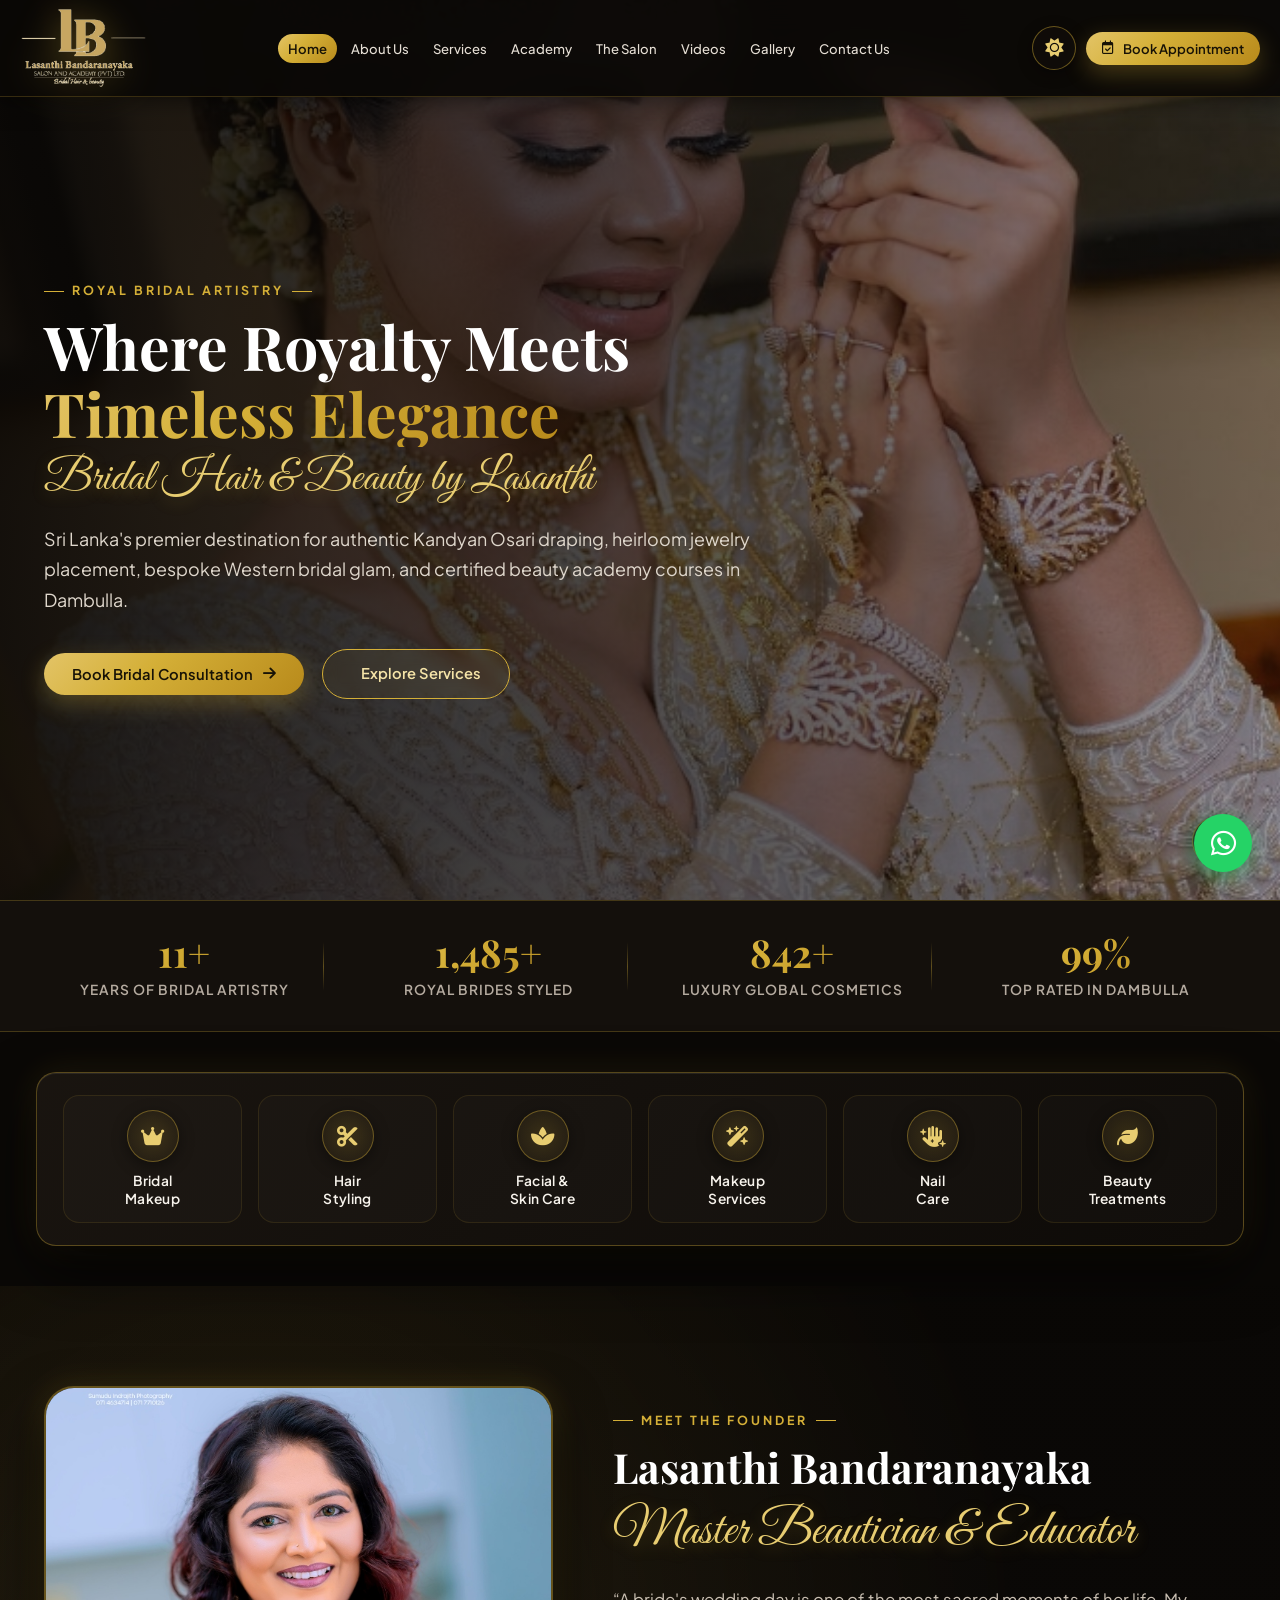
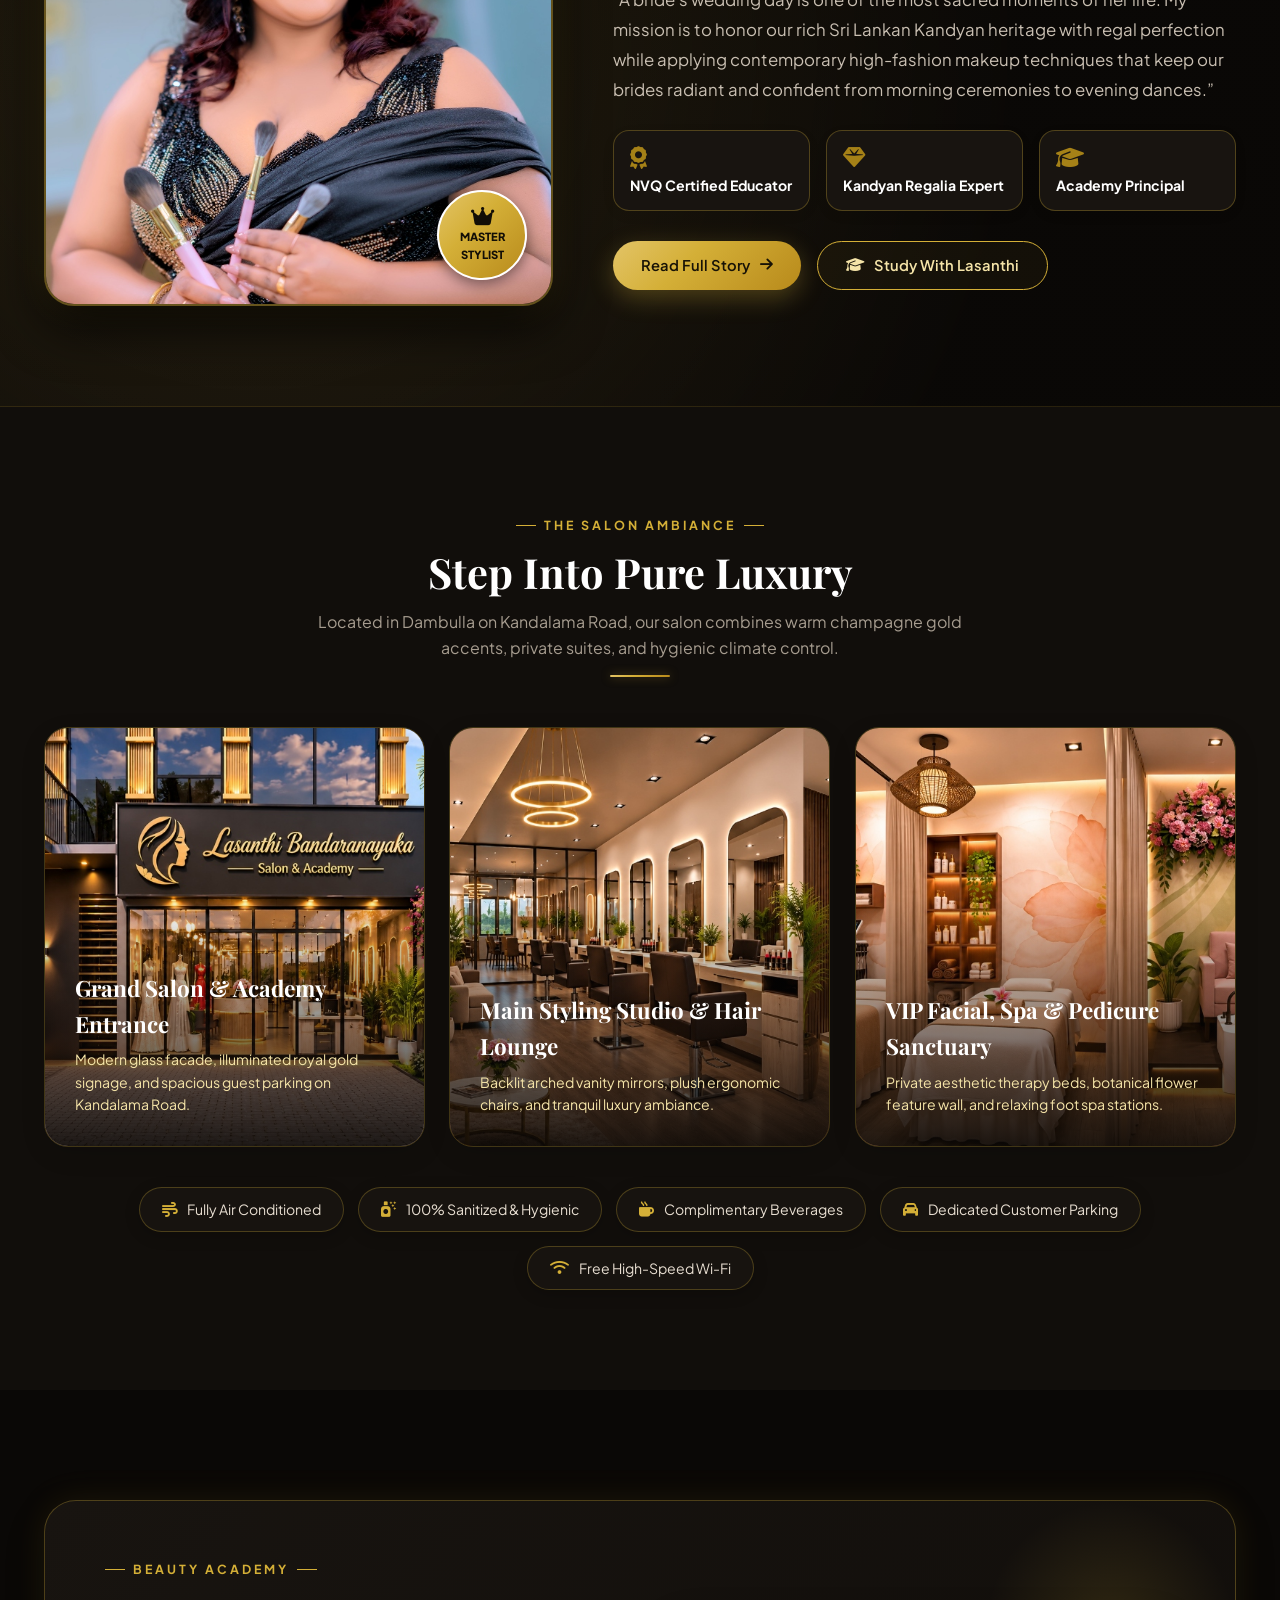
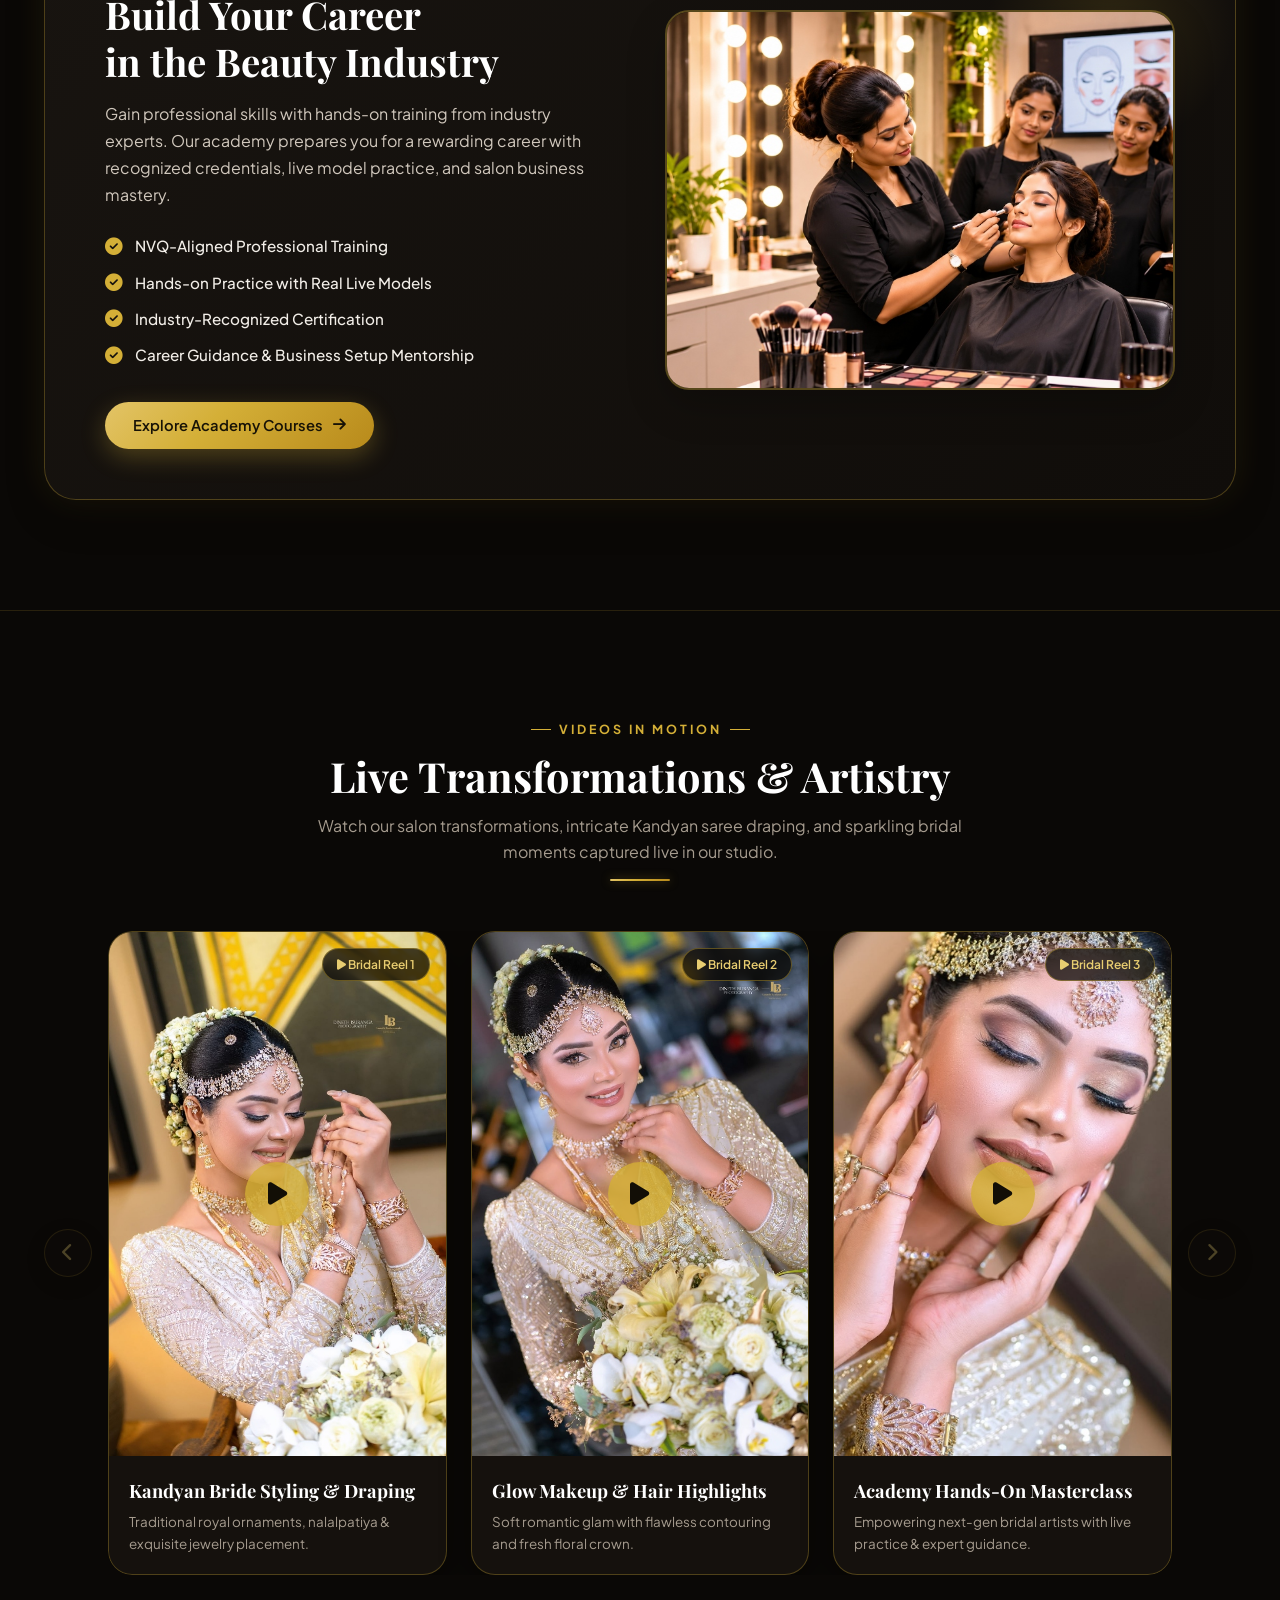
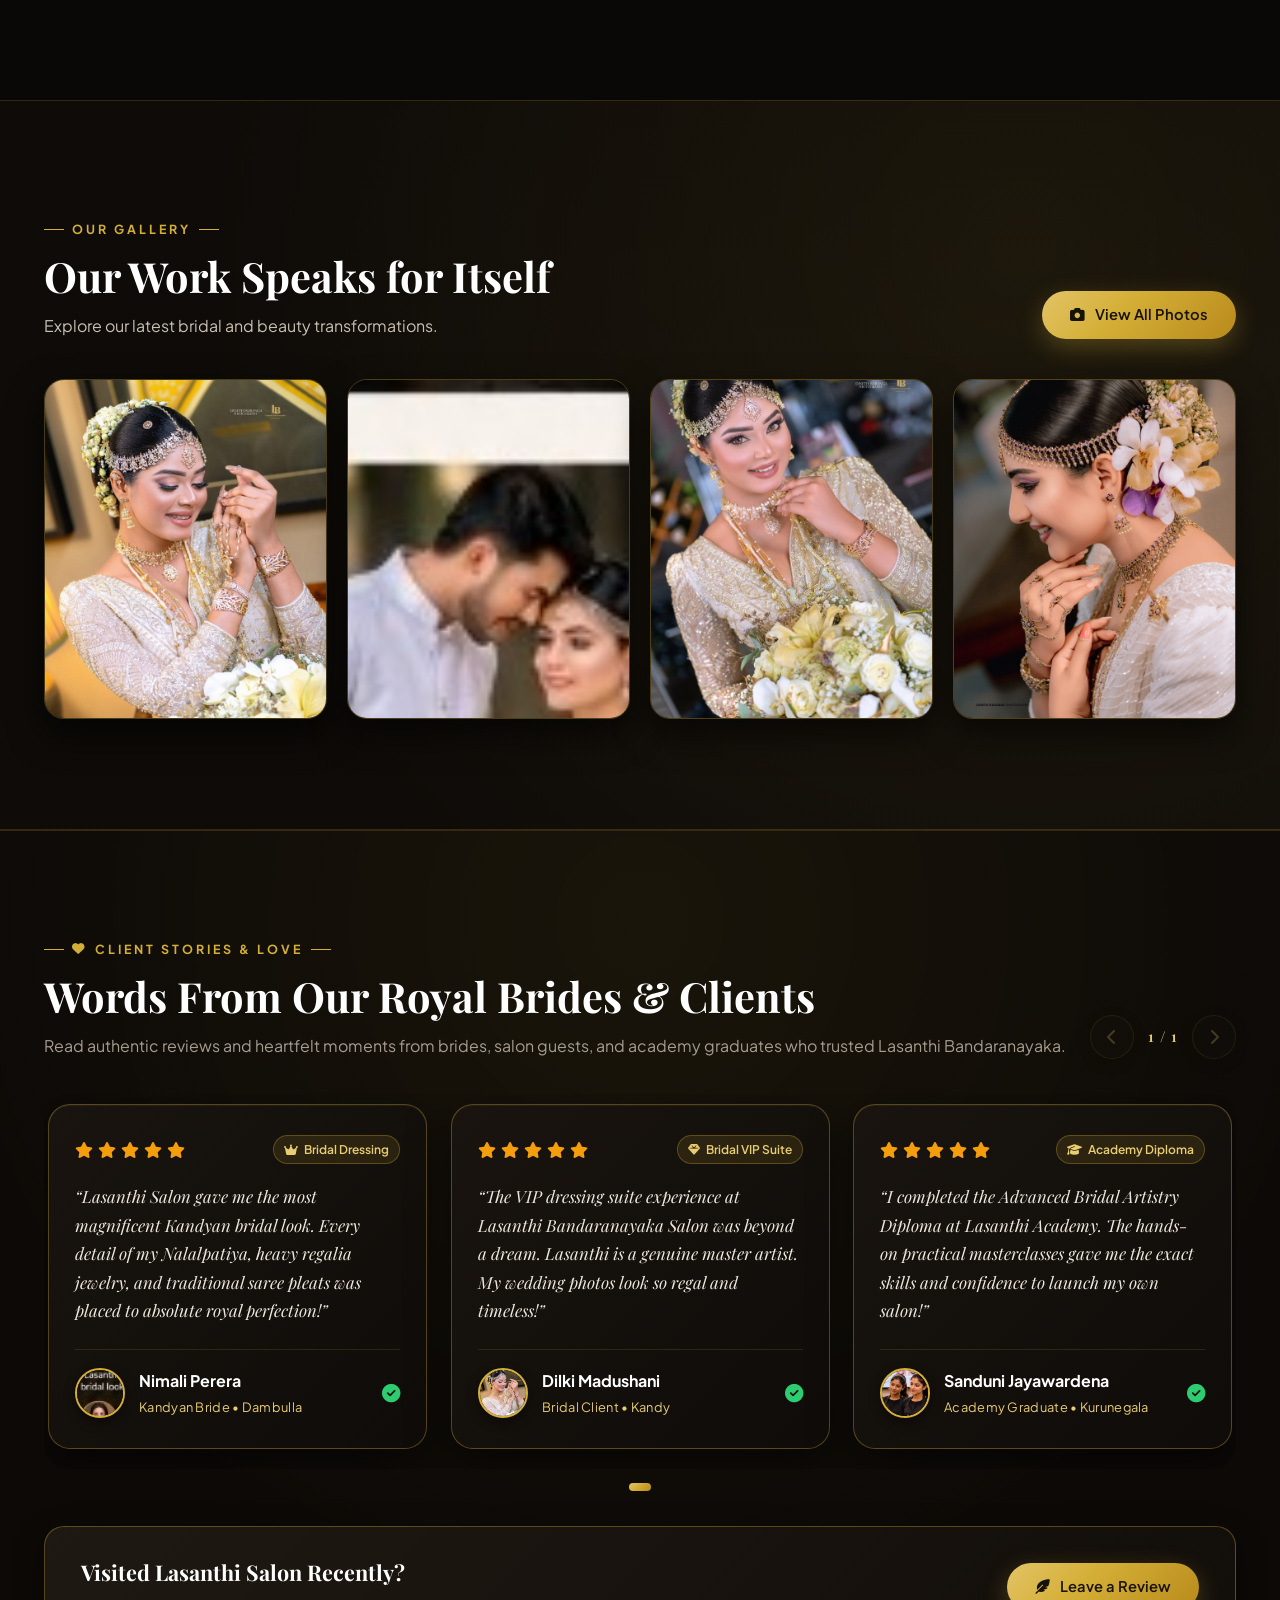
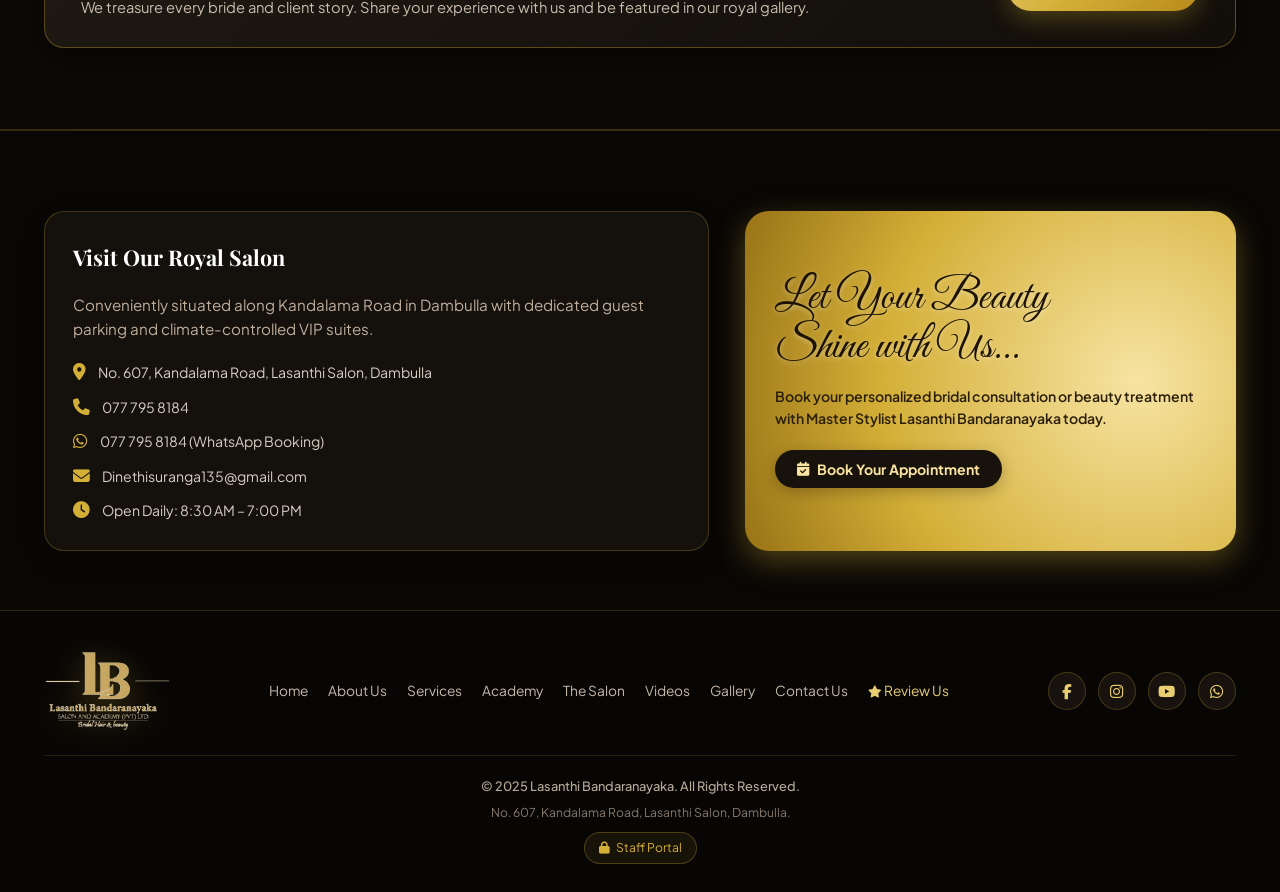
==== commit f413befa: "aaaaa" ====
--- a/index.html
+++ b/index.html
@@ -1,25 +1,42 @@
 <!DOCTYPE html>
 <html lang="en">
+
 <head>
   <meta charset="UTF-8">
   <meta name="viewport" content="width=device-width, initial-scale=1.0">
   <title>Lasanthi Bandaranayaka | Salon & Academy (Pvt) Ltd - Bridal Hair & Beauty Dambulla</title>
-  <meta name="description" content="Official website of Lasanthi Bandaranayaka Salon & Academy in Dambulla. Premier destination for Royal Kandyan bridal dressing, advanced hair therapy, luxury skin care, and certified beauty academy courses.">
-  
+  <meta name="description"
+    content="Official website of Lasanthi Bandaranayaka Salon & Academy in Dambulla. Premier destination for Royal Kandyan bridal dressing, advanced hair therapy, luxury skin care, and certified beauty academy courses.">
+
   <!-- Favicon -->
   <link rel="icon" type="image/png" href="assets/images/logo_transparent.png">
 
   <!-- Google Fonts -->
   <link rel="preconnect" href="https://fonts.googleapis.com">
   <link rel="preconnect" href="https://fonts.gstatic.com" crossorigin>
-  <link href="https://fonts.googleapis.com/css2?family=Cinzel:wght@500;600;700;800;900&family=Great+Vibes&family=Playfair+Display:ital,wght@0,400;0,600;0,700;1,400;1,600&family=Plus+Jakarta+Sans:wght@300;400;500;600;700&display=swap" rel="stylesheet">
+  <link
+    href="https://fonts.googleapis.com/css2?family=Cinzel:wght@500;600;700;800;900&family=Great+Vibes&family=Playfair+Display:ital,wght@0,400;0,600;0,700;1,400;1,600&family=Plus+Jakarta+Sans:wght@300;400;500;600;700&display=swap"
+    rel="stylesheet">
 
   <!-- Font Awesome 6 Icons -->
   <link rel="stylesheet" href="https://cdnjs.cloudflare.com/ajax/libs/font-awesome/6.5.1/css/all.min.css">
 
   <!-- Custom Stylesheet -->
   <link rel="stylesheet" href="assets/css/style.css">
+  <script>
+    (function () {
+      var t = localStorage.getItem('theme') || 'dark';
+      document.documentElement.setAttribute('data-theme', t);
+    })();
+  </script>
+  <script>
+    (function () {
+      const savedTheme = localStorage.getItem('lasanthi_theme') || 'dark';
+      document.documentElement.setAttribute('data-theme', savedTheme);
+    })();
+  </script>
 </head>
+
 <body>
 
   <!-- ==========================================================================
@@ -28,7 +45,8 @@
   <header class="site-header">
     <div class="container nav-wrapper">
       <a href="index.html" class="brand-logo">
-        <img src="assets/images/logo_transparent.png" alt="Lasanthi Bandaranayaka Salon and Academy (Pvt) Ltd" class="site-logo-img">
+        <img src="assets/images/logo_transparent.png" alt="Lasanthi Bandaranayaka Salon and Academy (Pvt) Ltd"
+          class="site-logo-img">
       </a>
 
       <nav>
@@ -45,6 +63,10 @@
       </nav>
 
       <div class="header-action">
+        <button class="theme-toggle-btn" id="theme-toggle" aria-label="Toggle theme" title="Switch Theme">
+          <i class="fa-solid fa-sun theme-icon-sun"></i>
+          <i class="fa-solid fa-moon theme-icon-moon"></i>
+        </button>
         <button class="btn-gold" data-open-modal="booking">
           <i class="fa-regular fa-calendar-check"></i>
           <span>Book Appointment</span>
@@ -63,7 +85,8 @@
     <section class="hero-slider-section" id="home">
       <!-- Full-bleed Video Background (Auto-playing Playlist: Video 1 -> 2 -> 3) -->
       <div class="hero-slide-media" style="position: absolute; inset: 0;">
-        <video id="hero-bg-video" autoplay loop muted playsinline poster="assets/images/bridal_1.jpg" style="width: 100%; height: 100%; object-fit: cover; transition: opacity 0.4s ease;">
+        <video id="hero-bg-video" autoplay loop muted playsinline poster="assets/images/bridal_1.jpg"
+          style="width: 100%; height: 100%; object-fit: cover; transition: opacity 0.4s ease;">
           <source src="assets/videos/bridal_reel_1.mp4" type="video/mp4">
         </video>
       </div>
@@ -76,7 +99,8 @@
           <h1 class="hero-title">Where Royalty Meets<br><span class="text-gradient-gold">Timeless Elegance</span></h1>
           <div class="hero-script">Bridal Hair & Beauty by Lasanthi</div>
           <p class="hero-desc">
-            Sri Lanka's premier destination for authentic Kandyan Osari draping, heirloom jewelry placement, bespoke Western bridal glam, and certified beauty academy courses in Dambulla.
+            Sri Lanka's premier destination for authentic Kandyan Osari draping, heirloom jewelry placement, bespoke
+            Western bridal glam, and certified beauty academy courses in Dambulla.
           </p>
           <div class="hero-cta-group">
             <button class="btn-gold" data-open-modal="booking" data-service="Bridal Makeup">
@@ -92,7 +116,8 @@
       </div>
 
       <!-- Discreet Sound Toggle Button -->
-      <button class="hero-sound-mini-btn" id="hero-sound-toggle" title="Toggle Video Sound" aria-label="Toggle video sound">
+      <button class="hero-sound-mini-btn" id="hero-sound-toggle" title="Toggle Video Sound"
+        aria-label="Toggle video sound">
         <i class="fa-solid fa-volume-xmark"></i>
       </button>
     </section>
@@ -116,7 +141,7 @@
             <div class="stat-label">Luxury Global Cosmetics</div>
           </div>
           <div class="stat-card-item reveal-on-scroll delay-4">
-            <div class="stat-number">5.0 ★</div>
+            <div class="stat-number">5.0 <i class="fa-solid fa-star text-gold" style="font-size: 0.8em;"></i></div>
             <div class="stat-label">Top Rated in Dambulla</div>
           </div>
         </div>
@@ -126,7 +151,7 @@
     <!-- ==========================================================================
          Floating Services Ribbon
          ========================================================================== -->
-    <div class="container services-ribbon-wrapper" id="services" style="margin-top: 40px; margin-bottom: 30px;">
+    <div class="container services-ribbon-wrapper" id="services">
       <div class="services-ribbon reveal-on-scroll scale-up">
         <div class="service-card-mini" data-open-modal="booking" data-service="Bridal Makeup">
           <div class="service-icon-box">
@@ -178,19 +203,22 @@
     <section class="stylist-spotlight-section">
       <div class="container spotlight-grid">
         <div class="stylist-portrait-card reveal-on-scroll slide-left">
-          <img src="assets/images/bridal_2.jpg" alt="Lasanthi Bandaranayaka Master Bridal Stylist">
+          <img src="assets/images/lasanthi-bandaranayaka-founder.jpg"
+            alt="Lasanthi Bandaranayaka Master Bridal Stylist & Founder">
           <div class="stylist-seal">
             <i class="fa-solid fa-crown"></i>
             <span>Master<br>Stylist</span>
           </div>
         </div>
 
-        <div class="reveal-on-scroll slide-right">
+        <div class="spotlight-content reveal-on-scroll slide-right">
           <span class="tag-label">Meet The Founder</span>
-          <h2 class="section-heading" style="font-size: 2.8rem;">Lasanthi Bandaranayaka</h2>
-          <div class="hero-script" style="font-size: 2.2rem; margin-bottom: 20px;">Master Beautician & Educator</div>
-          <p style="color: #c9bfb2; font-size: 1.05rem; line-height: 1.8; margin-bottom: 24px;">
-            “A bride's wedding day is one of the most sacred moments of her life. My mission is to honor our rich Sri Lankan Kandyan heritage with regal perfection while applying contemporary high-fashion makeup techniques that keep our brides radiant and confident from morning ceremonies to evening dances.”
+          <h2 class="section-heading spotlight-title">Lasanthi Bandaranayaka</h2>
+          <div class="hero-script spotlight-subtitle">Master Beautician & Educator</div>
+          <p class="spotlight-quote">
+            &ldquo;A bride's wedding day is one of the most sacred moments of her life. My mission is to honor our rich
+            Sri Lankan Kandyan heritage with regal perfection while applying contemporary high-fashion makeup techniques
+            that keep our brides radiant and confident from morning ceremonies to evening dances.&rdquo;
           </p>
 
           <div class="about-badges" style="margin-bottom: 30px;">
@@ -231,24 +259,36 @@
           <span class="tag-label">The Salon Ambiance</span>
           <h2 class="section-heading">Step Into Pure Luxury</h2>
           <p class="section-subtext">
-            Located in Dambulla on Kandalama Road, our salon combines warm champagne gold accents, private suites, and hygienic climate control.
+            Located in Dambulla on Kandalama Road, our salon combines warm champagne gold accents, private suites, and
+            hygienic climate control.
           </p>
         </div>
 
         <div class="salon-gallery-grid">
           <div class="salon-feature-card reveal-on-scroll delay-1">
-            <img src="assets/images/salon_interior.jpg" alt="Lasanthi Salon Luxury Styling Lounge">
+            <img src="assets/images/salon_exterior_front.jpg" alt="Lasanthi Bandaranayaka Salon and Academy Exterior">
+            <div class="salon-card-overlay">
+              <h3 class="salon-card-title">Grand Salon & Academy Entrance</h3>
+              <p class="salon-card-desc">Modern glass facade, illuminated royal gold signage, and spacious guest parking
+                on Kandalama Road.</p>
+            </div>
+          </div>
+
+          <div class="salon-feature-card reveal-on-scroll delay-2">
+            <img src="assets/images/salon_interior_main.jpg" alt="Lasanthi Salon Luxury Styling Lounge">
             <div class="salon-card-overlay">
               <h3 class="salon-card-title">Main Styling Studio & Hair Lounge</h3>
-              <p class="salon-card-desc">Backlit arched vanity mirrors, plush ergonomic chairs, and tranquil ambiance.</p>
-            </div>
-          </div>
-
-          <div class="salon-feature-card reveal-on-scroll delay-2">
-            <img src="assets/images/salon_bridal_lounge.jpg" alt="VIP Bridal Dressing Suite">
+              <p class="salon-card-desc">Backlit arched vanity mirrors, plush ergonomic chairs, and tranquil luxury
+                ambiance.</p>
+            </div>
+          </div>
+
+          <div class="salon-feature-card reveal-on-scroll delay-3">
+            <img src="assets/images/salon_spa_suite.jpg" alt="VIP Facial, Spa & Pedicure Sanctuary">
             <div class="salon-card-overlay">
-              <h3 class="salon-card-title">Private VIP Bridal Suite</h3>
-              <p class="salon-card-desc">Exclusive royal dressing sanctuary for bride and entourage with Kandyan saree showcase.</p>
+              <h3 class="salon-card-title">VIP Facial, Spa & Pedicure Sanctuary</h3>
+              <p class="salon-card-desc">Private aesthetic therapy beds, botanical flower feature wall, and relaxing
+                foot spa stations.</p>
             </div>
           </div>
         </div>
@@ -273,7 +313,8 @@
             <span class="tag-label">Beauty Academy</span>
             <h2 class="academy-title">Build Your Career<br>in the Beauty Industry</h2>
             <p class="academy-desc">
-              Gain professional skills with hands-on training from industry experts. Our academy prepares you for a rewarding career with recognized credentials, live model practice, and salon business mastery.
+              Gain professional skills with hands-on training from industry experts. Our academy prepares you for a
+              rewarding career with recognized credentials, live model practice, and salon business mastery.
             </p>
 
             <ul class="academy-checklist">
@@ -307,49 +348,70 @@
           <span class="tag-label">Videos in Motion</span>
           <h2 class="section-heading">Live Transformations & Artistry</h2>
           <p class="section-subtext">
-            Watch our salon transformations, intricate Kandyan saree draping, and sparkling bridal moments captured live in our studio.
+            Watch our salon transformations, intricate Kandyan saree draping, and sparkling bridal moments captured live
+            in our studio.
           </p>
         </div>
 
-        <div class="videos-grid">
-          <!-- Video 1 -->
-          <div class="video-card reveal-on-scroll delay-1">
-            <div class="video-wrapper">
-              <span class="video-badge"><i class="fa-solid fa-play"></i> Bridal Reel 1</span>
-              <video src="assets/videos/bridal_reel_1.mp4" playsinline loop preload="metadata" poster="assets/images/bridal_1.jpg"></video>
-              <button class="video-play-btn" aria-label="Play video"><i class="fa-solid fa-play"></i></button>
-            </div>
-            <div class="video-info">
-              <h3 class="video-title">Kandyan Bride Styling & Draping</h3>
-              <p class="video-sub">Traditional royal ornaments, nalalpatiya & exquisite jewelry placement.</p>
-            </div>
-          </div>
-
-          <!-- Video 2 -->
-          <div class="video-card reveal-on-scroll delay-2">
-            <div class="video-wrapper">
-              <span class="video-badge"><i class="fa-solid fa-play"></i> Bridal Reel 2</span>
-              <video src="assets/videos/bridal_reel_2.mp4" playsinline loop preload="metadata" poster="assets/images/bridal_2.jpg"></video>
-              <button class="video-play-btn" aria-label="Play video"><i class="fa-solid fa-play"></i></button>
-            </div>
-            <div class="video-info">
-              <h3 class="video-title">Glow Makeup & Hair Highlights</h3>
-              <p class="video-sub">Soft romantic glam with flawless contouring and fresh floral crown.</p>
-            </div>
-          </div>
-
-          <!-- Video 3 -->
-          <div class="video-card reveal-on-scroll delay-3">
-            <div class="video-wrapper">
-              <span class="video-badge"><i class="fa-solid fa-play"></i> Bridal Reel 3</span>
-              <video src="assets/videos/bridal_reel_3.mp4" playsinline loop preload="metadata" poster="assets/images/bridal_3.jpg"></video>
-              <button class="video-play-btn" aria-label="Play video"><i class="fa-solid fa-play"></i></button>
-            </div>
-            <div class="video-info">
-              <h3 class="video-title">Bridal Hair Artistry & Finish</h3>
-              <p class="video-sub">Intricate hair twists, fresh orchids and elegant veil draping.</p>
-            </div>
-          </div>
+        <div class="video-carousel-wrapper reveal-on-scroll scale-up">
+          <button class="video-carousel-arrow prev" id="video-slider-prev" aria-label="Previous video">
+            <i class="fa-solid fa-chevron-left"></i>
+          </button>
+
+          <div class="video-carousel-viewport" id="video-carousel-viewport">
+            <div class="videos-slider-track" id="videos-slider-track">
+              <!-- Video 1 -->
+              <div class="video-card">
+                <div class="video-wrapper">
+                  <span class="video-badge"><i class="fa-solid fa-play"></i> Bridal Reel 1</span>
+                  <video src="assets/videos/bridal_reel_1.mp4" playsinline loop preload="metadata"
+                    poster="assets/images/bridal_1.jpg"></video>
+                  <button class="video-play-btn" aria-label="Play video"><i class="fa-solid fa-play"></i></button>
+                </div>
+                <div class="video-info">
+                  <h3 class="video-title">Kandyan Bride Styling & Draping</h3>
+                  <p class="video-sub">Traditional royal ornaments, nalalpatiya & exquisite jewelry placement.</p>
+                </div>
+              </div>
+
+              <!-- Video 2 -->
+              <div class="video-card">
+                <div class="video-wrapper">
+                  <span class="video-badge"><i class="fa-solid fa-play"></i> Bridal Reel 2</span>
+                  <video src="assets/videos/bridal_reel_2.mp4" playsinline loop preload="metadata"
+                    poster="assets/images/bridal_2.jpg"></video>
+                  <button class="video-play-btn" aria-label="Play video"><i class="fa-solid fa-play"></i></button>
+                </div>
+                <div class="video-info">
+                  <h3 class="video-title">Glow Makeup & Hair Highlights</h3>
+                  <p class="video-sub">Soft romantic glam with flawless contouring and fresh floral crown.</p>
+                </div>
+              </div>
+
+              <!-- Video 3 -->
+              <div class="video-card">
+                <div class="video-wrapper">
+                  <span class="video-badge"><i class="fa-solid fa-play"></i> Bridal Reel 3</span>
+                  <video src="assets/videos/bridal_reel_3.mp4" playsinline loop preload="metadata"
+                    poster="assets/images/bridal_3.jpg"></video>
+                  <button class="video-play-btn" aria-label="Play video"><i class="fa-solid fa-play"></i></button>
+                </div>
+                <div class="video-info">
+                  <h3 class="video-title">Academy Hands-On Masterclass</h3>
+                  <p class="video-sub">Empowering next-gen bridal artists with live practice & expert guidance.</p>
+                </div>
+              </div>
+            </div>
+          </div>
+
+          <button class="video-carousel-arrow next" id="video-slider-next" aria-label="Next video">
+            <i class="fa-solid fa-chevron-right"></i>
+          </button>
+        </div>
+
+        <div class="video-carousel-controls">
+          <div class="video-carousel-dots" id="video-carousel-dots"></div>
+          <div class="video-carousel-counter" id="video-carousel-counter"></div>
         </div>
       </div>
     </section>
@@ -362,8 +424,8 @@
         <div class="gallery-header-row reveal-on-scroll">
           <div>
             <span class="tag-label">Our Gallery</span>
-            <h2 class="section-heading" style="color: var(--text-dark);">Our Work Speaks for Itself</h2>
-            <p class="section-subtext" style="color: var(--text-dark-muted);">Explore our latest bridal and beauty transformations.</p>
+            <h2 class="section-heading">Our Work Speaks for Itself</h2>
+            <p class="section-subtext">Explore our latest bridal and beauty transformations.</p>
           </div>
           <a href="gallery.html" class="btn-gold">
             <i class="fa-solid fa-camera"></i>
@@ -408,34 +470,139 @@
     </section>
 
     <!-- ==========================================================================
-         Bottom Testimonial & Contact Bar
+         Client Testimonials & Stories Section (Swipeable Luxury Carousel)
+         ========================================================================== -->
+    <section class="testimonials-section" id="testimonials">
+      <div class="container">
+        <div class="testimonials-header-row reveal-on-scroll">
+          <div>
+            <span class="tag-label"><i class="fa-solid fa-heart text-gold"></i> Client Stories & Love</span>
+            <h2 class="section-heading">Words From Our Royal Brides & Clients</h2>
+            <p class="section-subtext">
+              Read authentic reviews and heartfelt moments from brides, salon guests, and academy graduates who trusted
+              Lasanthi Bandaranayaka.
+            </p>
+          </div>
+
+          <!-- Slider Arrow Controls & Indicator -->
+          <div class="testimonials-nav-controls">
+            <button class="t-carousel-arrow" id="testimonials-prev-btn" aria-label="Previous testimonials">
+              <i class="fa-solid fa-chevron-left"></i>
+            </button>
+            <div class="testimonials-counter" id="testimonials-counter">1 / 4</div>
+            <button class="t-carousel-arrow" id="testimonials-next-btn" aria-label="Next testimonials">
+              <i class="fa-solid fa-chevron-right"></i>
+            </button>
+          </div>
+        </div>
+
+        <!-- Swipeable Viewport -->
+        <div class="testimonials-viewport reveal-on-scroll scale-up" id="testimonials-viewport">
+          <div class="testimonials-track" id="testimonials-container">
+            <div class="testimonial-luxury-card reveal-on-scroll delay-1">
+              <div class="t-card-top">
+                <div class="t-card-stars">
+                  <i class="fa-solid fa-star"></i><i class="fa-solid fa-star"></i><i class="fa-solid fa-star"></i><i
+                    class="fa-solid fa-star"></i><i class="fa-solid fa-star"></i>
+                </div>
+                <span class="t-service-pill"><i class="fa-solid fa-crown"></i> Bridal Dressing</span>
+              </div>
+              <p class="t-quote-text">
+                &ldquo;Lasanthi Salon gave me the most magnificent Kandyan bridal look. Every detail of my Nalalpatiya,
+                heavy regalia jewelry, and traditional saree pleats was placed to absolute royal perfection!&rdquo;
+              </p>
+              <div class="t-client-row">
+                <img src="assets/images/client_nimali.jpg" alt="Nimali Perera" class="t-client-avatar">
+                <div class="t-client-info">
+                  <h4 class="t-client-name">Nimali Perera</h4>
+                  <div class="t-client-sub">Kandyan Bride • Dambulla</div>
+                </div>
+                <div class="t-verified-badge" title="Verified Bride">
+                  <i class="fa-solid fa-circle-check"></i>
+                </div>
+              </div>
+            </div>
+
+            <div class="testimonial-luxury-card reveal-on-scroll delay-2">
+              <div class="t-card-top">
+                <div class="t-card-stars">
+                  <i class="fa-solid fa-star"></i><i class="fa-solid fa-star"></i><i class="fa-solid fa-star"></i><i
+                    class="fa-solid fa-star"></i><i class="fa-solid fa-star"></i>
+                </div>
+                <span class="t-service-pill"><i class="fa-solid fa-gem"></i> Bridal VIP Suite</span>
+              </div>
+              <p class="t-quote-text">
+                &ldquo;The VIP dressing suite experience at Lasanthi Bandaranayaka Salon was beyond a dream. Lasanthi is
+                a genuine master artist. My wedding photos look so regal and timeless!&rdquo;
+              </p>
+              <div class="t-client-row">
+                <img src="assets/images/bridal_1.jpg" alt="Dilki Madushani" class="t-client-avatar">
+                <div class="t-client-info">
+                  <h4 class="t-client-name">Dilki Madushani</h4>
+                  <div class="t-client-sub">Bridal Client • Kandy</div>
+                </div>
+                <div class="t-verified-badge" title="Verified Bride">
+                  <i class="fa-solid fa-circle-check"></i>
+                </div>
+              </div>
+            </div>
+
+            <div class="testimonial-luxury-card reveal-on-scroll delay-3">
+              <div class="t-card-top">
+                <div class="t-card-stars">
+                  <i class="fa-solid fa-star"></i><i class="fa-solid fa-star"></i><i class="fa-solid fa-star"></i><i
+                    class="fa-solid fa-star"></i><i class="fa-solid fa-star"></i>
+                </div>
+                <span class="t-service-pill"><i class="fa-solid fa-graduation-cap"></i> Academy Diploma</span>
+              </div>
+              <p class="t-quote-text">
+                &ldquo;I completed the Advanced Bridal Artistry Diploma at Lasanthi Academy. The hands-on practical
+                masterclasses gave me the exact skills and confidence to launch my own salon!&rdquo;
+              </p>
+              <div class="t-client-row">
+                <img src="assets/images/client_sanduni.jpg" alt="Sanduni Jayawardena" class="t-client-avatar">
+                <div class="t-client-info">
+                  <h4 class="t-client-name">Sanduni Jayawardena</h4>
+                  <div class="t-client-sub">Academy Graduate • Kurunegala</div>
+                </div>
+                <div class="t-verified-badge" title="Verified Student">
+                  <i class="fa-solid fa-circle-check"></i>
+                </div>
+              </div>
+            </div>
+          </div>
+        </div>
+
+        <!-- Pagination Dots -->
+        <div class="testimonials-dots" id="testimonials-dots"></div>
+
+        <!-- Share Review CTA Link Box -->
+        <div class="testimonials-cta-bar reveal-on-scroll">
+          <div class="testimonials-cta-text">
+            <h3 class="testimonials-cta-title">Visited Lasanthi Salon Recently?</h3>
+            <p class="testimonials-cta-desc">We treasure every bride and client story. Share your experience with us and
+              be featured in our royal gallery.</p>
+          </div>
+          <a href="feedback.php" class="btn-gold" style="white-space: nowrap;">
+            <i class="fa-solid fa-feather-pointed"></i>
+            <span>Leave a Review</span>
+          </a>
+        </div>
+      </div>
+    </section>
+
+    <!-- ==========================================================================
+         Bottom Contact & Booking Call-to-Action Bar
          ========================================================================== -->
     <section class="bottom-showcase-section" id="contact">
       <div class="container bottom-grid">
-        <!-- Testimonials -->
-        <div class="testimonial-box reveal-on-scroll slide-left">
-          <div class="testimonial-tag"><i class="fa-solid fa-quote-left"></i> What Our Clients Say</div>
-          <p class="testimonial-quote" id="testimonial-quote">
-            “Lasanthi Salon gave me the most beautiful bridal look. Highly recommended! Every detail of my Kandyan jewelry and headpiece was placed to absolute perfection.”
+        <!-- Get In Touch -->
+        <div class="contact-box reveal-on-scroll slide-left">
+          <h3 class="contact-title">Visit Our Royal Salon</h3>
+          <p style="color: #bfae9c; font-size: 0.95rem; margin-bottom: 20px; line-height: 1.6;">
+            Conveniently situated along Kandalama Road in Dambulla with dedicated guest parking and climate-controlled
+            VIP suites.
           </p>
-          <div class="client-profile">
-            <img src="assets/images/client_nimali.jpg" alt="Bride Reviewer" class="client-avatar" id="client-avatar">
-            <div>
-              <div class="client-name" id="client-name">Nimali Perera</div>
-              <div class="client-role" id="client-role">Kandyan Bride</div>
-            </div>
-          </div>
-          <!-- Dots -->
-          <div style="display: flex; gap: 8px; margin-top: 18px;">
-            <span class="t-dot" onclick="setTestimonial(0)" style="width: 10px; height: 10px; border-radius: 50%; background: var(--color-gold-400); cursor: pointer; transition: 0.3s;"></span>
-            <span class="t-dot" onclick="setTestimonial(1)" style="width: 10px; height: 10px; border-radius: 50%; background: var(--color-gold-400); opacity: 0.4; cursor: pointer; transition: 0.3s;"></span>
-            <span class="t-dot" onclick="setTestimonial(2)" style="width: 10px; height: 10px; border-radius: 50%; background: var(--color-gold-400); opacity: 0.4; cursor: pointer; transition: 0.3s;"></span>
-          </div>
-        </div>
-
-        <!-- Get In Touch -->
-        <div class="contact-box reveal-on-scroll scale-up">
-          <h3 class="contact-title">Get in Touch</h3>
           <ul class="contact-list">
             <li>
               <i class="fa-solid fa-location-dot"></i>
@@ -447,22 +614,27 @@
             </li>
             <li>
               <i class="fa-brands fa-whatsapp"></i>
-              <a href="https://wa.me/94777958184" target="_blank" rel="noopener">077 795 8184 (WhatsApp)</a>
+              <a href="https://wa.me/94777958184" target="_blank" rel="noopener">077 795 8184 (WhatsApp Booking)</a>
             </li>
             <li>
               <i class="fa-solid fa-envelope"></i>
               <a href="mailto:Dinethisuranga135@gmail.com">Dinethisuranga135@gmail.com</a>
             </li>
+            <li>
+              <i class="fa-solid fa-clock"></i>
+              <span>Open Daily: 8:30 AM – 7:00 PM</span>
+            </li>
           </ul>
         </div>
 
         <!-- Shine Call to Action Banner -->
         <div class="shine-banner reveal-on-scroll slide-right">
           <div class="shine-title">Let Your Beauty<br>Shine with Us...</div>
-          <p class="shine-sub">Book your personalized bridal consultation or course inquiry today.</p>
+          <p class="shine-sub">Book your personalized bridal consultation or beauty treatment with Master Stylist
+            Lasanthi Bandaranayaka today.</p>
           <button class="btn-dark-pill" data-open-modal="booking">
             <i class="fa-solid fa-calendar-check"></i>
-            <span>Book Now</span>
+            <span>Book Your Appointment</span>
           </button>
         </div>
       </div>
@@ -476,7 +648,8 @@
     <div class="container">
       <div class="footer-row">
         <a href="index.html" class="brand-logo">
-          <img src="assets/images/logo_transparent.png" alt="Lasanthi Bandaranayaka Salon and Academy (Pvt) Ltd" style="height: 80px; width: auto; filter: drop-shadow(0 4px 15px rgba(212,175,55,0.3));">
+          <img src="assets/images/logo_transparent.png" alt="Lasanthi Bandaranayaka Salon and Academy (Pvt) Ltd"
+            style="height: 80px; width: auto; filter: drop-shadow(0 4px 15px rgba(212,175,55,0.3));">
         </a>
 
         <ul class="footer-nav">
@@ -488,18 +661,28 @@
           <li><a href="videos.html">Videos</a></li>
           <li><a href="gallery.html">Gallery</a></li>
           <li><a href="contact.html">Contact Us</a></li>
+          <li><a href="feedback.php" style="color: var(--color-gold-300);"><i class="fa-solid fa-star"
+                style="font-size: 0.75rem;"></i> Review Us</a></li>
         </ul>
 
         <div class="social-links">
-          <a href="https://facebook.com" target="_blank" rel="noopener" class="social-icon" aria-label="Facebook"><i class="fa-brands fa-facebook-f"></i></a>
-          <a href="https://instagram.com" target="_blank" rel="noopener" class="social-icon" aria-label="Instagram"><i class="fa-brands fa-instagram"></i></a>
-          <a href="https://youtube.com" target="_blank" rel="noopener" class="social-icon" aria-label="YouTube"><i class="fa-brands fa-youtube"></i></a>
-          <a href="https://wa.me/94777958184" target="_blank" rel="noopener" class="social-icon" aria-label="WhatsApp"><i class="fa-brands fa-whatsapp"></i></a>
+          <a href="https://facebook.com" target="_blank" rel="noopener" class="social-icon" aria-label="Facebook"><i
+              class="fa-brands fa-facebook-f"></i></a>
+          <a href="https://instagram.com" target="_blank" rel="noopener" class="social-icon" aria-label="Instagram"><i
+              class="fa-brands fa-instagram"></i></a>
+          <a href="https://youtube.com" target="_blank" rel="noopener" class="social-icon" aria-label="YouTube"><i
+              class="fa-brands fa-youtube"></i></a>
+          <a href="https://wa.me/94777958184" target="_blank" rel="noopener" class="social-icon"
+            aria-label="WhatsApp"><i class="fa-brands fa-whatsapp"></i></a>
         </div>
       </div>
 
       <div class="footer-bottom-copy">
-        &copy; 2025 Lasanthi Bandaranayaka. All Rights Reserved. No. 607, Kandalama Road, Lasanthi Salon, Dambulla. &bull; <a href="admin/login.php" style="color: var(--color-gold-400); text-decoration: none; opacity: 0.8;"><i class="fa-solid fa-lock" style="font-size: 0.75rem;"></i> Staff Portal</a>
+        <div class="footer-copy-text">&copy; 2025 Lasanthi Bandaranayaka. All Rights Reserved.</div>
+        <div class="footer-address-text">No. 607, Kandalama Road, Lasanthi Salon, Dambulla.</div>
+        <div class="footer-staff-wrap">
+          <a href="admin/login.php" class="footer-staff-link"><i class="fa-solid fa-lock"></i> Staff Portal</a>
+        </div>
       </div>
     </div>
   </footer>
@@ -510,10 +693,10 @@
   <div class="modal-backdrop" id="appointment-modal">
     <div class="modal-content-card">
       <button class="modal-close-btn" aria-label="Close modal"><i class="fa-solid fa-xmark"></i></button>
-      <div style="text-align: center; margin-bottom: 24px;">
+      <div class="modal-header-wrap">
         <span class="tag-label">Reservation</span>
-        <h2 style="font-family: var(--font-serif); color: #fff; font-size: 1.8rem;">Book an Appointment</h2>
-        <p style="color: var(--text-muted); font-size: 0.88rem; margin-top: 4px;">Connect with Lasanthi Salon Dambulla directly via WhatsApp</p>
+        <h2 class="modal-title">Book an Appointment</h2>
+        <p class="modal-subtitle">Connect with Lasanthi Salon Dambulla directly via WhatsApp</p>
       </div>
 
       <form id="booking-form">
@@ -547,10 +730,12 @@
 
         <div class="form-group">
           <label class="form-label" for="booking-notes">Special Requests / Questions</label>
-          <textarea id="booking-notes" class="form-control" rows="3" placeholder="Tell us about your wedding date, event, or inquiry..."></textarea>
-        </div>
-
-        <button type="submit" class="btn-gold" style="width: 100%; padding: 14px; font-size: 1rem; border-radius: var(--radius-md);">
+          <textarea id="booking-notes" class="form-control" rows="3"
+            placeholder="Tell us about your wedding date, event, or inquiry..."></textarea>
+        </div>
+
+        <button type="submit" class="btn-gold"
+          style="width: 100%; padding: 14px; font-size: 1rem; border-radius: var(--radius-md);">
           <i class="fa-brands fa-whatsapp" style="font-size: 1.2rem;"></i>
           <span>Send Booking Request via WhatsApp</span>
         </button>
@@ -562,19 +747,26 @@
        Lightbox Modal
        ========================================================================== -->
   <div class="modal-backdrop" id="lightbox-modal">
-    <div style="position: relative; max-width: 900px; width: 95%; max-height: 90vh; display: flex; flex-direction: column; align-items: center;">
-      <button class="modal-close-btn lightbox-close" style="top: -45px; right: 0;"><i class="fa-solid fa-xmark"></i></button>
-      <img id="lightbox-img" src="" alt="Gallery Preview" style="max-height: 80vh; width: auto; max-width: 100%; border-radius: 16px; border: 2px solid var(--color-gold-400); box-shadow: var(--shadow-gold-lg);">
-      <p id="lightbox-caption" style="color: #fff; margin-top: 14px; font-size: 1.1rem; font-family: var(--font-serif); text-align: center;"></p>
+    <div
+      style="position: relative; max-width: 900px; width: 95%; max-height: 90vh; display: flex; flex-direction: column; align-items: center;">
+      <button class="modal-close-btn lightbox-close" style="top: -45px; right: 0;"><i
+          class="fa-solid fa-xmark"></i></button>
+      <img id="lightbox-img" src="" alt="Gallery Preview"
+        style="max-height: 80vh; width: auto; max-width: 100%; border-radius: 16px; border: 2px solid var(--color-gold-400); box-shadow: var(--shadow-gold-lg);">
+      <p id="lightbox-caption"
+        style="color: #fff; margin-top: 14px; font-size: 1.1rem; font-family: var(--font-serif); text-align: center;">
+      </p>
     </div>
   </div>
 
   <!-- Floating WhatsApp Quick Button -->
-  <a href="https://wa.me/94777958184?text=Hello%20Lasanthi%20Salon%20%26%20Academy%2C%20I%20would%20like%20to%20inquire%20about%20your%20services" class="floating-wa-btn" target="_blank" rel="noopener" aria-label="Chat on WhatsApp">
+  <a href="https://wa.me/94777958184?text=Hello%20Lasanthi%20Salon%20%26%20Academy%2C%20I%20would%20like%20to%20inquire%20about%20your%20services"
+    class="floating-wa-btn" target="_blank" rel="noopener" aria-label="Chat on WhatsApp">
     <i class="fa-brands fa-whatsapp"></i>
   </a>
 
   <!-- Main JavaScript File -->
   <script src="assets/js/main.js"></script>
 </body>
-</html>
+
+</html>
--- a/assets/css/style.css
+++ b/assets/css/style.css
@@ -10,7 +10,7 @@
   --color-bg-light: #faf7f2;
   --color-bg-light-alt: #f3ece1;
   --color-cream: #fffaf0;
-  
+
   --color-gold-100: #fbf5df;
   --color-gold-200: #f5e4a8;
   --color-gold-300: #e8cd71;
@@ -18,37 +18,39 @@
   --color-gold-500: #c29d28;
   --color-gold-600: #a58117;
   --color-gold-700: #7c5f0e;
-  
+
   --gold-gradient: linear-gradient(135deg, #e3c467 0%, #d4af37 40%, #b88a1b 100%);
   --gold-gradient-hover: linear-gradient(135deg, #f7dc88 0%, #e2be4b 40%, #c89824 100%);
   --gold-gradient-soft: linear-gradient(135deg, rgba(212, 175, 55, 0.25) 0%, rgba(212, 175, 55, 0.05) 100%);
   --dark-gradient: linear-gradient(180deg, #0a0806 0%, #15110d 100%);
-  
+
   --text-light: #f7f2ea;
   --text-muted: #a69c8f;
   --text-dark: #1b1714;
   --text-dark-muted: #6b6359;
-  
+
   --font-serif: 'Playfair Display', Georgia, serif;
   --font-title: 'Cinzel', serif;
   --font-script: 'Great Vibes', cursive;
   --font-body: 'Plus Jakarta Sans', system-ui, -apple-system, sans-serif;
-  
+
   --shadow-sm: 0 4px 12px rgba(0, 0, 0, 0.08);
   --shadow-md: 0 8px 24px rgba(0, 0, 0, 0.12);
   --shadow-lg: 0 16px 40px rgba(0, 0, 0, 0.2);
   --shadow-gold: 0 8px 25px rgba(212, 175, 55, 0.3);
   --shadow-gold-lg: 0 14px 45px rgba(212, 175, 55, 0.45);
-  
+
   --radius-sm: 8px;
   --radius-md: 16px;
   --radius-lg: 24px;
   --radius-full: 9999px;
-  
+
   --transition: all 0.35s cubic-bezier(0.2, 0.8, 0.2, 1);
 }
 
-*, *::before, *::after {
+*,
+*::before,
+*::after {
   box-sizing: border-box;
   margin: 0;
   padding: 0;
@@ -74,7 +76,8 @@
   transition: var(--transition);
 }
 
-img, video {
+img,
+video {
   max-width: 100%;
   display: block;
 }
@@ -197,17 +200,24 @@
   left: 0;
   right: 0;
   z-index: 1000;
-  padding: 10px 0;
-  transition: var(--transition);
-  background: rgba(10, 8, 6, 0.75);
-  backdrop-filter: blur(14px);
+  padding: 8px 0;
+  transition: background-color 0.3s ease, border-color 0.3s ease, box-shadow 0.3s ease;
+  background: rgba(10, 8, 6, 0.94);
+  backdrop-filter: blur(16px);
+  border-bottom: 1px solid rgba(212, 175, 55, 0.22);
+  box-shadow: 0 4px 20px rgba(0, 0, 0, 0.5);
+}
+
+.site-header .container {
+  max-width: 1420px;
+  padding: 0 20px;
 }
 
 .site-header.scrolled {
-  background: rgba(10, 8, 6, 0.96);
+  background: rgba(10, 8, 6, 0.98);
   backdrop-filter: blur(16px);
-  padding: 6px 0;
-  border-bottom: 1px solid rgba(212, 175, 55, 0.25);
+  padding: 8px 0;
+  border-bottom: 1px solid rgba(212, 175, 55, 0.35);
   box-shadow: 0 6px 25px rgba(0, 0, 0, 0.7);
 }
 
@@ -215,24 +225,28 @@
   display: flex;
   align-items: center;
   justify-content: space-between;
+  gap: 12px;
+  width: 100%;
+  min-height: 80px;
 }
 
 .brand-logo {
   display: flex;
   align-items: center;
   gap: 14px;
+  flex-shrink: 0;
 }
 
 .site-logo-img {
-  height: 95px;
+  height: 80px;
   width: auto;
   object-fit: contain;
   filter: drop-shadow(0 4px 18px rgba(212, 175, 55, 0.45));
-  transition: all 0.35s ease;
+  transition: opacity 0.3s ease;
 }
 
 .site-header.scrolled .site-logo-img {
-  height: 75px;
+  height: 80px;
 }
 
 .brand-monogram {
@@ -291,12 +305,10 @@
 .hero-slide-overlay {
   position: absolute;
   inset: 0;
-  background: linear-gradient(
-    90deg, 
-    rgba(10, 8, 6, 0.95) 0%, 
-    rgba(10, 8, 6, 0.75) 45%, 
-    rgba(10, 8, 6, 0.4) 100%
-  );
+  background: linear-gradient(90deg,
+      rgba(10, 8, 6, 0.95) 0%,
+      rgba(10, 8, 6, 0.75) 45%,
+      rgba(10, 8, 6, 0.4) 100%);
   z-index: 2;
 }
 
@@ -385,48 +397,174 @@
 }
 
 /* ==========================================================================
-   Smooth Scroller Animations
+   Smooth Scroller Animations & Luxury Scroll Effects
    ========================================================================== */
+
+/* Top Scroll Progress Indicator Bar */
+.scroll-progress-bar {
+  position: fixed;
+  top: 0;
+  left: 0;
+  height: 3.5px;
+  width: 0%;
+  background: var(--gold-gradient);
+  z-index: 9999;
+  pointer-events: none;
+  box-shadow: 0 0 12px rgba(212, 175, 55, 0.8), 0 0 4px rgba(212, 175, 55, 1);
+  transition: width 0.1s ease-out;
+}
+
+/* Floating Back to Top Luxury Button */
+.scroll-top-btn {
+  position: fixed;
+  bottom: 28px;
+  right: 28px;
+  width: 48px;
+  height: 48px;
+  border-radius: 50%;
+  background: linear-gradient(135deg, #1f1a14 0%, #120e0a 100%);
+  border: 1.5px solid rgba(212, 175, 55, 0.5);
+  color: var(--color-gold-400);
+  display: flex;
+  align-items: center;
+  justify-content: center;
+  font-size: 1rem;
+  cursor: pointer;
+  z-index: 990;
+  opacity: 0;
+  visibility: hidden;
+  transform: translateY(20px) scale(0.85);
+  transition: all 0.4s cubic-bezier(0.16, 1, 0.3, 1);
+  box-shadow: 0 8px 24px rgba(0, 0, 0, 0.4), 0 0 15px rgba(212, 175, 55, 0.2);
+}
+
+.scroll-top-btn.is-visible {
+  opacity: 1;
+  visibility: visible;
+  transform: translateY(0) scale(1);
+}
+
+.scroll-top-btn:hover {
+  background: var(--gold-gradient);
+  color: #120e09;
+  border-color: transparent;
+  transform: translateY(-4px) scale(1.08);
+  box-shadow: 0 12px 28px rgba(212, 175, 55, 0.35);
+}
+
+[data-theme="light"] .scroll-top-btn {
+  background: #ffffff;
+  border-color: rgba(212, 175, 55, 0.45);
+  color: #8c6e26;
+  box-shadow: 0 8px 24px rgba(0, 0, 0, 0.12), 0 0 12px rgba(212, 175, 55, 0.15);
+}
+
+[data-theme="light"] .scroll-top-btn:hover {
+  background: var(--gold-gradient);
+  color: #120e09;
+}
+
+/* Base Reveal on Scroll with Smooth Blur and Subtle Scale */
 .reveal-on-scroll {
   opacity: 0;
-  transform: translateY(40px);
-  transition: opacity 0.8s cubic-bezier(0.16, 1, 0.3, 1), transform 0.8s cubic-bezier(0.16, 1, 0.3, 1);
-  will-change: opacity, transform;
+  transform: translateY(35px) scale(0.98);
+  filter: blur(4px);
+  transition: opacity 0.85s cubic-bezier(0.2, 0.8, 0.2, 1),
+              transform 0.85s cubic-bezier(0.2, 0.8, 0.2, 1),
+              filter 0.85s cubic-bezier(0.2, 0.8, 0.2, 1);
+  will-change: opacity, transform, filter;
 }
 
 .reveal-on-scroll.is-revealed {
   opacity: 1;
-  transform: translateY(0);
+  transform: translateY(0) scale(1);
+  filter: blur(0);
 }
 
 .reveal-on-scroll.scale-up {
-  transform: scale(0.94) translateY(30px);
+  opacity: 0;
+  transform: scale(0.92) translateY(25px);
+  filter: blur(4px);
 }
 
 .reveal-on-scroll.scale-up.is-revealed {
+  opacity: 1;
   transform: scale(1) translateY(0);
+  filter: blur(0);
 }
 
 .reveal-on-scroll.slide-left {
-  transform: translateX(-40px);
+  opacity: 0;
+  transform: translateX(-45px) scale(0.97);
+  filter: blur(4px);
 }
 
 .reveal-on-scroll.slide-left.is-revealed {
-  transform: translateX(0);
+  opacity: 1;
+  transform: translateX(0) scale(1);
+  filter: blur(0);
 }
 
 .reveal-on-scroll.slide-right {
-  transform: translateX(40px);
+  opacity: 0;
+  transform: translateX(45px) scale(0.97);
+  filter: blur(4px);
 }
 
 .reveal-on-scroll.slide-right.is-revealed {
-  transform: translateX(0);
-}
-
-.delay-1 { transition-delay: 0.15s; }
-.delay-2 { transition-delay: 0.3s; }
-.delay-3 { transition-delay: 0.45s; }
-.delay-4 { transition-delay: 0.6s; }
+  opacity: 1;
+  transform: translateX(0) scale(1);
+  filter: blur(0);
+}
+
+.reveal-on-scroll.flip-up {
+  opacity: 0;
+  transform: perspective(1000px) rotateX(15deg) translateY(35px);
+  filter: blur(4px);
+}
+
+.reveal-on-scroll.flip-up.is-revealed {
+  opacity: 1;
+  transform: perspective(1000px) rotateX(0deg) translateY(0);
+  filter: blur(0);
+}
+
+.delay-1 {
+  transition-delay: 0.12s;
+}
+
+.delay-2 {
+  transition-delay: 0.22s;
+}
+
+.delay-3 {
+  transition-delay: 0.32s;
+}
+
+.delay-4 {
+  transition-delay: 0.42s;
+}
+
+.delay-5 {
+  transition-delay: 0.52s;
+}
+
+/* Gold Accent Underline Expanding on Revealed Center Headers */
+.section-header-center.reveal-on-scroll::after {
+  content: '';
+  display: block;
+  width: 0;
+  height: 2.5px;
+  background: var(--gold-gradient);
+  margin: 14px auto 0;
+  border-radius: 2px;
+  box-shadow: 0 0 10px rgba(212, 175, 55, 0.5);
+  transition: width 0.9s cubic-bezier(0.16, 1, 0.3, 1) 0.3s;
+}
+
+.section-header-center.reveal-on-scroll.is-revealed::after {
+  width: 60px;
+}
 
 
 @keyframes fadeInUp {
@@ -434,6 +572,7 @@
     opacity: 0;
     transform: translateY(30px);
   }
+
   to {
     opacity: 1;
     transform: translateY(0);
@@ -594,7 +733,7 @@
    ========================================================================== */
 .stylist-spotlight-section {
   background: radial-gradient(circle at 20% 50%, rgba(212, 175, 55, 0.1) 0%, rgba(10, 8, 6, 0.98) 70%),
-              linear-gradient(180deg, #0e0b08 0%, #15110d 100%);
+    linear-gradient(180deg, #0e0b08 0%, #15110d 100%);
   padding: 100px 0;
   border-bottom: 1px solid rgba(212, 175, 55, 0.15);
 }
@@ -604,6 +743,23 @@
   grid-template-columns: 0.9fr 1.1fr;
   align-items: center;
   gap: 60px;
+}
+
+.spotlight-title {
+  font-size: 2.8rem;
+  line-height: 1.15;
+}
+
+.spotlight-subtitle {
+  font-size: 2.2rem;
+  margin-bottom: 20px;
+}
+
+.spotlight-quote {
+  color: #c9bfb2;
+  font-size: 1.05rem;
+  line-height: 1.8;
+  margin-bottom: 24px;
 }
 
 .stylist-portrait-card {
@@ -619,6 +775,7 @@
   width: 100%;
   height: 100%;
   object-fit: cover;
+  object-position: center 15%;
 }
 
 .stylist-seal {
@@ -651,17 +808,21 @@
 .nav-menu {
   display: flex;
   align-items: center;
-  gap: 8px;
+  gap: 4px;
   list-style: none;
+  flex-wrap: nowrap;
+  white-space: nowrap;
 }
 
 .nav-link {
-  font-size: 0.88rem;
+  font-size: 0.82rem;
   font-weight: 500;
   color: #e5ded4;
-  padding: 8px 16px;
+  padding: 6px 10px;
   border-radius: var(--radius-full);
   transition: var(--transition);
+  white-space: nowrap;
+  flex-shrink: 0;
 }
 
 .nav-link:hover {
@@ -677,7 +838,66 @@
 .header-action {
   display: flex;
   align-items: center;
-  gap: 16px;
+  gap: 10px;
+  flex-shrink: 0;
+}
+
+.header-action .btn-gold {
+  padding: 8px 16px;
+  font-size: 0.82rem;
+  white-space: nowrap;
+}
+
+.theme-toggle-btn {
+  width: 44px;
+  height: 44px;
+  border-radius: 50%;
+  border: 1.5px solid rgba(212, 175, 55, 0.45);
+  background: rgba(18, 14, 10, 0.75);
+  color: var(--color-gold-300);
+  display: flex;
+  align-items: center;
+  justify-content: center;
+  font-size: 1.15rem;
+  cursor: pointer;
+  backdrop-filter: blur(10px);
+  transition: all 0.35s cubic-bezier(0.2, 0.8, 0.2, 1);
+  box-shadow: 0 4px 15px rgba(0, 0, 0, 0.3);
+}
+
+.theme-toggle-btn:hover {
+  transform: rotate(20deg) scale(1.08);
+  border-color: var(--color-gold-400);
+  box-shadow: 0 4px 20px rgba(212, 175, 55, 0.45);
+}
+
+/* Icons switch */
+[data-theme="dark"] .theme-icon-moon {
+  display: none;
+}
+
+[data-theme="dark"] .theme-icon-sun {
+  display: inline-block;
+  color: var(--color-gold-300);
+}
+
+[data-theme="light"] .theme-icon-sun {
+  display: none;
+}
+
+[data-theme="light"] .theme-icon-moon {
+  display: inline-block;
+  color: var(--color-gold-600);
+}
+
+/* Default fallback */
+body:not([data-theme="light"]) .theme-icon-moon {
+  display: none;
+}
+
+body:not([data-theme="light"]) .theme-icon-sun {
+  display: inline-block;
+  color: var(--color-gold-300);
 }
 
 .mobile-toggle {
@@ -697,7 +917,7 @@
   padding-top: 100px;
   padding-bottom: 90px;
   background: radial-gradient(circle at 75% 40%, rgba(212, 175, 55, 0.12) 0%, rgba(10, 8, 6, 0.95) 70%),
-              linear-gradient(135deg, #090705 0%, #17120d 100%);
+    linear-gradient(135deg, #090705 0%, #17120d 100%);
   overflow: hidden;
 }
 
@@ -725,7 +945,7 @@
   left: 0;
   width: 100%;
   height: 100%;
-  background-image: 
+  background-image:
     radial-gradient(circle at 10% 20%, rgba(212, 175, 55, 0.05) 0%, transparent 40%),
     radial-gradient(circle at 90% 85%, rgba(212, 175, 55, 0.08) 0%, transparent 50%);
   z-index: 1;
@@ -847,23 +1067,28 @@
 }
 
 /* ==========================================================================
-   Services Floating Ribbon
+   Services Floating Ribbon (Dark Luxury Theme - Responsive Grid)
    ========================================================================== */
 .services-ribbon-wrapper {
   position: relative;
-  margin-top: -55px;
+  margin-top: 40px;
+  margin-bottom: 40px;
   z-index: 10;
   padding: 0 16px;
 }
 
 .services-ribbon {
-  background: #ffffff;
+  background: linear-gradient(135deg, rgba(26, 21, 16, 0.96) 0%, rgba(14, 11, 8, 0.98) 100%);
+  border: 1px solid rgba(212, 175, 55, 0.35);
   border-radius: 20px;
-  padding: 24px 30px;
-  box-shadow: 0 20px 50px rgba(0, 0, 0, 0.15), 0 0 0 1px rgba(212, 175, 55, 0.2);
+  padding: 22px 26px;
+  box-shadow: 0 25px 60px rgba(0, 0, 0, 0.7), 0 0 35px rgba(212, 175, 55, 0.12), inset 0 1px 0 rgba(255, 255, 255, 0.08);
+  backdrop-filter: blur(16px);
   display: grid;
   grid-template-columns: repeat(6, 1fr);
   gap: 16px;
+  width: 100%;
+  box-sizing: border-box;
 }
 
 .service-card-mini {
@@ -873,44 +1098,56 @@
   text-align: center;
   padding: 14px 8px;
   border-radius: var(--radius-md);
-  transition: var(--transition);
+  transition: all 0.35s ease;
   cursor: pointer;
-  border: 1px solid transparent;
+  border: 1px solid rgba(212, 175, 55, 0.12);
+  background: rgba(255, 255, 255, 0.02);
+  box-sizing: border-box;
 }
 
 .service-card-mini:hover {
-  background: #fcf9f2;
-  border-color: rgba(212, 175, 55, 0.3);
+  background: rgba(212, 175, 55, 0.12);
+  border-color: rgba(212, 175, 55, 0.45);
   transform: translateY(-4px);
-  box-shadow: var(--shadow-sm);
+  box-shadow: 0 8px 25px rgba(212, 175, 55, 0.2);
 }
 
 .service-icon-box {
   width: 52px;
   height: 52px;
   border-radius: 50%;
-  background: #fbf5e6;
-  border: 1px solid rgba(212, 175, 55, 0.3);
+  background: radial-gradient(circle, rgba(212, 175, 55, 0.18) 0%, rgba(32, 26, 19, 0.95) 100%);
+  border: 1px solid rgba(212, 175, 55, 0.4);
   display: flex;
   align-items: center;
   justify-content: center;
-  font-size: 1.35rem;
-  color: var(--color-gold-600);
+  font-size: 1.3rem;
+  color: var(--color-gold-300);
   margin-bottom: 10px;
-  transition: var(--transition);
+  transition: all 0.35s ease;
+  box-shadow: 0 4px 15px rgba(0, 0, 0, 0.4);
 }
 
 .service-card-mini:hover .service-icon-box {
   background: var(--gold-gradient);
-  color: #171206;
+  color: #151009;
+  border-color: var(--color-gold-300);
   transform: rotate(5deg) scale(1.08);
+  box-shadow: 0 6px 20px rgba(212, 175, 55, 0.4);
 }
 
 .service-title-mini {
   font-size: 0.86rem;
-  font-weight: 700;
-  color: var(--text-dark);
-  line-height: 1.25;
+  font-weight: 600;
+  color: #f7f3ec;
+  line-height: 1.3;
+  letter-spacing: 0.3px;
+  transition: color 0.3s ease;
+  margin: 0;
+}
+
+.service-card-mini:hover .service-title-mini {
+  color: var(--color-gold-300);
 }
 
 /* ==========================================================================
@@ -1145,7 +1382,7 @@
 
 .salon-gallery-grid {
   display: grid;
-  grid-template-columns: 1.3fr 0.7fr;
+  grid-template-columns: repeat(3, 1fr);
   gap: 24px;
   margin-bottom: 40px;
 }
@@ -1197,22 +1434,32 @@
   flex-wrap: wrap;
   justify-content: center;
   gap: 14px;
+  margin-top: 36px;
 }
 
 .facility-pill {
   display: inline-flex;
   align-items: center;
   gap: 10px;
-  padding: 10px 20px;
-  background: rgba(26, 22, 18, 0.7);
-  border: 1px solid rgba(212, 175, 55, 0.25);
+  padding: 10px 22px;
+  background: rgba(26, 22, 18, 0.75);
+  border: 1px solid rgba(212, 175, 55, 0.28);
   border-radius: var(--radius-full);
   font-size: 0.88rem;
   color: #e8ded1;
+  box-shadow: 0 4px 15px rgba(0, 0, 0, 0.2);
+  transition: all 0.3s ease;
+}
+
+.facility-pill:hover {
+  border-color: var(--color-gold-400);
+  transform: translateY(-2px);
+  box-shadow: 0 6px 20px rgba(212, 175, 55, 0.2);
 }
 
 .facility-pill i {
   color: var(--color-gold-400);
+  font-size: 0.95rem;
 }
 
 /* ==========================================================================
@@ -1324,14 +1571,134 @@
   color: var(--text-muted);
 }
 
+/* Video Slider / Carousel Navigation */
+.video-carousel-wrapper {
+  position: relative;
+  display: flex;
+  align-items: center;
+  gap: 16px;
+  width: 100%;
+  margin-top: 20px;
+}
+
+.video-carousel-viewport {
+  overflow: hidden;
+  width: 100%;
+  border-radius: 24px;
+}
+
+.videos-slider-track {
+  display: flex;
+  gap: 24px;
+  transition: transform 0.45s cubic-bezier(0.25, 1, 0.5, 1);
+  will-change: transform;
+}
+
+.videos-slider-track .video-card {
+  flex: 0 0 calc((100% - 48px) / 3);
+  min-width: 0;
+  box-sizing: border-box;
+}
+
+@media (max-width: 1080px) {
+  .videos-slider-track .video-card {
+    flex: 0 0 calc((100% - 24px) / 2);
+  }
+}
+
+@media (max-width: 680px) {
+  .videos-slider-track .video-card {
+    flex: 0 0 100%;
+  }
+}
+
+.video-carousel-arrow {
+  width: 48px;
+  height: 48px;
+  border-radius: 50%;
+  background: rgba(22, 17, 12, 0.9);
+  border: 1px solid rgba(212, 175, 55, 0.4);
+  color: var(--color-gold-300);
+  display: flex;
+  align-items: center;
+  justify-content: center;
+  font-size: 1.15rem;
+  cursor: pointer;
+  transition: all 0.3s ease;
+  flex-shrink: 0;
+  z-index: 5;
+  box-shadow: 0 6px 20px rgba(0, 0, 0, 0.5);
+}
+
+.video-carousel-arrow:hover:not(:disabled) {
+  background: var(--gold-gradient);
+  color: #120e09;
+  border-color: var(--color-gold-300);
+  transform: scale(1.1);
+  box-shadow: 0 8px 25px rgba(212, 175, 55, 0.4);
+}
+
+.video-carousel-arrow:disabled {
+  opacity: 0.3;
+  cursor: not-allowed;
+  transform: none;
+}
+
+.video-carousel-controls {
+  display: flex;
+  align-items: center;
+  justify-content: center;
+  gap: 16px;
+  margin-top: 24px;
+}
+
+.video-carousel-dots {
+  display: flex;
+  align-items: center;
+  gap: 8px;
+}
+
+.video-carousel-dots .dot {
+  width: 10px;
+  height: 10px;
+  border-radius: 50%;
+  background: rgba(212, 175, 55, 0.3);
+  cursor: pointer;
+  transition: all 0.3s ease;
+}
+
+.video-carousel-dots .dot.active {
+  width: 28px;
+  border-radius: 12px;
+  background: var(--gold-gradient);
+}
+
+.video-carousel-counter {
+  font-size: 0.85rem;
+  color: var(--color-gold-300);
+  font-weight: 600;
+  letter-spacing: 1px;
+}
+
 /* ==========================================================================
-   Gallery Section
+   Gallery Section (Dark Luxury Optimized)
    ========================================================================== */
 .gallery-section {
-  background: #faf7f2;
-  color: var(--text-dark);
+  background: radial-gradient(circle at 80% 20%, rgba(212, 175, 55, 0.08) 0%, rgba(14, 11, 8, 0.98) 70%),
+    linear-gradient(180deg, #0b0907 0%, #15110d 100%);
+  color: var(--text-light);
   padding: 110px 0;
   position: relative;
+  border-top: 1px solid rgba(212, 175, 55, 0.18);
+  border-bottom: 1px solid rgba(212, 175, 55, 0.18);
+}
+
+.gallery-section .section-heading {
+  color: #ffffff;
+}
+
+.gallery-section .section-subtext {
+  color: #c9bfb2;
 }
 
 .gallery-header-row {
@@ -1352,9 +1719,9 @@
   border-radius: 20px;
   overflow: hidden;
   height: 340px;
-  box-shadow: 0 10px 25px rgba(0, 0, 0, 0.08);
+  box-shadow: 0 15px 35px rgba(0, 0, 0, 0.6);
   cursor: pointer;
-  border: 2px solid #fff;
+  border: 1px solid rgba(212, 175, 55, 0.3);
   transition: var(--transition);
 }
 
@@ -1402,7 +1769,244 @@
 }
 
 /* ==========================================================================
-   Testimonial & Contact Split Strip (Mockup Bottom Section)
+   Full-Width Luxury Testimonials & Client Stories Section
+   ========================================================================== */
+.testimonials-section {
+  background: radial-gradient(circle at 50% 10%, rgba(212, 175, 55, 0.08) 0%, #0c0907 70%);
+  padding: 100px 0 80px;
+  position: relative;
+  border-top: 1px solid rgba(212, 175, 55, 0.2);
+  border-bottom: 1px solid rgba(212, 175, 55, 0.2);
+  overflow: hidden;
+}
+
+.testimonials-header-row {
+  display: flex;
+  justify-content: space-between;
+  align-items: flex-end;
+  gap: 24px;
+  margin-bottom: 35px;
+  flex-wrap: wrap;
+}
+
+.testimonials-nav-controls {
+  display: flex;
+  align-items: center;
+  gap: 14px;
+}
+
+.t-carousel-arrow {
+  width: 44px;
+  height: 44px;
+  border-radius: 50%;
+  background: rgba(26, 21, 16, 0.9);
+  border: 1px solid rgba(212, 175, 55, 0.4);
+  color: var(--color-gold-300);
+  display: flex;
+  align-items: center;
+  justify-content: center;
+  font-size: 1rem;
+  cursor: pointer;
+  transition: all 0.3s ease;
+  box-shadow: 0 4px 15px rgba(0, 0, 0, 0.5);
+}
+
+.t-carousel-arrow:hover:not(:disabled) {
+  background: var(--gold-gradient);
+  color: #120e09;
+  border-color: var(--color-gold-300);
+  transform: scale(1.08);
+  box-shadow: 0 6px 20px rgba(212, 175, 55, 0.4);
+}
+
+.t-carousel-arrow:disabled {
+  opacity: 0.25;
+  cursor: not-allowed;
+  transform: none;
+}
+
+.testimonials-counter {
+  font-family: var(--font-serif);
+  font-size: 0.92rem;
+  color: var(--color-gold-300);
+  font-weight: 600;
+  letter-spacing: 1px;
+}
+
+.testimonials-viewport {
+  overflow: hidden;
+  width: 100%;
+  border-radius: 24px;
+  padding: 10px 4px 20px;
+  margin-bottom: 15px;
+  cursor: grab;
+  user-select: none;
+}
+
+.testimonials-viewport.is-dragging {
+  cursor: grabbing;
+}
+
+.testimonials-track {
+  display: flex;
+  gap: 24px;
+  transition: transform 0.45s cubic-bezier(0.25, 1, 0.5, 1);
+  will-change: transform;
+}
+
+.testimonial-luxury-card {
+  flex: 0 0 calc((100% - 2 * 24px) / 3);
+  box-sizing: border-box;
+  background: linear-gradient(135deg, rgba(26, 21, 16, 0.95) 0%, rgba(15, 12, 9, 0.98) 100%);
+  border: 1px solid rgba(212, 175, 55, 0.35);
+  border-radius: 22px;
+  padding: 30px 26px;
+  box-shadow: 0 15px 40px rgba(0, 0, 0, 0.5), inset 0 1px 0 rgba(255, 255, 255, 0.05);
+  backdrop-filter: blur(12px);
+  display: flex;
+  flex-direction: column;
+  justify-content: space-between;
+  position: relative;
+  transition: all 0.35s ease;
+}
+
+.testimonial-luxury-card:hover {
+  transform: translateY(-5px);
+  border-color: rgba(212, 175, 55, 0.6);
+  box-shadow: 0 20px 50px rgba(0, 0, 0, 0.7), 0 0 25px rgba(212, 175, 55, 0.2);
+}
+
+.testimonials-dots {
+  display: flex;
+  justify-content: center;
+  align-items: center;
+  gap: 8px;
+  margin-bottom: 35px;
+}
+
+.testimonials-dots .dot {
+  width: 8px;
+  height: 8px;
+  border-radius: 50%;
+  background: rgba(212, 175, 55, 0.3);
+  cursor: pointer;
+  transition: all 0.3s ease;
+}
+
+.testimonials-dots .dot.active {
+  width: 22px;
+  border-radius: 10px;
+  background: var(--gold-gradient);
+}
+
+.t-card-top {
+  display: flex;
+  justify-content: space-between;
+  align-items: center;
+  margin-bottom: 18px;
+  flex-wrap: wrap;
+  gap: 10px;
+}
+
+.t-card-stars {
+  color: #f59e0b;
+  font-size: 1rem;
+  letter-spacing: 2px;
+  display: flex;
+  gap: 3px;
+}
+
+.t-service-pill {
+  background: rgba(212, 175, 55, 0.12);
+  border: 1px solid rgba(212, 175, 55, 0.3);
+  color: var(--color-gold-300);
+  padding: 4px 10px;
+  border-radius: 20px;
+  font-size: 0.75rem;
+  font-weight: 600;
+  display: inline-flex;
+  align-items: center;
+  gap: 6px;
+}
+
+.t-quote-text {
+  font-family: var(--font-serif);
+  font-size: 1.05rem;
+  line-height: 1.7;
+  color: #ede6dc;
+  font-style: italic;
+  margin-bottom: 24px;
+  position: relative;
+  z-index: 2;
+}
+
+.t-client-row {
+  display: flex;
+  align-items: center;
+  gap: 14px;
+  border-top: 1px solid rgba(212, 175, 55, 0.15);
+  padding-top: 18px;
+}
+
+.t-client-avatar {
+  width: 50px;
+  height: 50px;
+  border-radius: 50%;
+  border: 2px solid var(--color-gold-400);
+  object-fit: cover;
+  box-shadow: 0 4px 12px rgba(0, 0, 0, 0.4);
+}
+
+.t-client-info {
+  flex-grow: 1;
+}
+
+.t-client-name {
+  font-size: 1rem;
+  font-weight: 700;
+  color: #ffffff;
+  margin-bottom: 3px;
+}
+
+.t-client-sub {
+  font-size: 0.8rem;
+  color: var(--color-gold-300);
+  letter-spacing: 0.3px;
+}
+
+.t-verified-badge {
+  color: #2ecc71;
+  font-size: 1.15rem;
+}
+
+.testimonials-cta-bar {
+  background: linear-gradient(135deg, rgba(32, 26, 19, 0.95) 0%, rgba(18, 14, 10, 0.98) 100%);
+  border: 1px solid rgba(212, 175, 55, 0.35);
+  border-radius: 20px;
+  padding: 28px 36px;
+  display: flex;
+  justify-content: space-between;
+  align-items: center;
+  gap: 20px;
+  flex-wrap: wrap;
+  box-shadow: 0 10px 30px rgba(0, 0, 0, 0.4);
+}
+
+.testimonials-cta-title {
+  font-family: var(--font-serif);
+  font-size: 1.35rem;
+  color: #ffffff;
+  margin-bottom: 6px;
+}
+
+.testimonials-cta-desc {
+  color: #c9bdae;
+  font-size: 0.92rem;
+  margin: 0;
+}
+
+/* ==========================================================================
+   Bottom Contact & Booking Call-to-Action Bar
    ========================================================================== */
 .bottom-showcase-section {
   background: #090705;
@@ -1413,61 +2017,9 @@
 
 .bottom-grid {
   display: grid;
-  grid-template-columns: 1fr 1.1fr 1.1fr;
+  grid-template-columns: 1.15fr 0.85fr;
   gap: 36px;
-  align-items: center;
-}
-
-.testimonial-box {
-  background: #14100c;
-  border-radius: 20px;
-  padding: 28px;
-  border: 1px solid rgba(212, 175, 55, 0.25);
-  box-shadow: var(--shadow-md);
-}
-
-.testimonial-tag {
-  font-size: 0.75rem;
-  letter-spacing: 2px;
-  text-transform: uppercase;
-  color: var(--color-gold-400);
-  font-weight: 700;
-  margin-bottom: 12px;
-}
-
-.testimonial-quote {
-  font-family: var(--font-serif);
-  font-size: 1.05rem;
-  font-style: italic;
-  color: #ede6dc;
-  line-height: 1.6;
-  margin-bottom: 20px;
-  position: relative;
-}
-
-.client-profile {
-  display: flex;
-  align-items: center;
-  gap: 14px;
-}
-
-.client-avatar {
-  width: 46px;
-  height: 46px;
-  border-radius: 50%;
-  border: 1.5px solid var(--color-gold-400);
-  object-fit: cover;
-}
-
-.client-name {
-  font-size: 0.92rem;
-  font-weight: 700;
-  color: #fff;
-}
-
-.client-role {
-  font-size: 0.78rem;
-  color: var(--color-gold-300);
+  align-items: stretch;
 }
 
 .contact-box {
@@ -1565,9 +2117,9 @@
    Footer
    ========================================================================== */
 .site-footer {
-  background: #060504;
-  border-top: 1px solid rgba(212, 175, 55, 0.15);
-  padding: 32px 0 24px;
+  background: #080605;
+  border-top: 1px solid rgba(212, 175, 55, 0.2);
+  padding: 40px 0 28px;
 }
 
 .footer-row {
@@ -1575,17 +2127,32 @@
   align-items: center;
   justify-content: space-between;
   flex-wrap: wrap;
-  gap: 20px;
-  margin-bottom: 20px;
+  gap: 24px;
+  margin-bottom: 24px;
 }
 
 .footer-nav {
   display: flex;
   align-items: center;
-  gap: 16px;
+  justify-content: center;
+  flex-wrap: wrap;
+  gap: 12px 20px;
   list-style: none;
-  font-size: 0.84rem;
+  font-size: 0.86rem;
   color: #a89f93;
+  margin: 0;
+  padding: 0;
+}
+
+.footer-nav li {
+  display: inline-flex;
+  align-items: center;
+}
+
+.footer-nav a {
+  color: #c4b8aa;
+  transition: color 0.25s ease;
+  white-space: nowrap;
 }
 
 .footer-nav a:hover {
@@ -1595,12 +2162,13 @@
 .social-links {
   display: flex;
   align-items: center;
-  gap: 14px;
+  justify-content: center;
+  gap: 12px;
 }
 
 .social-icon {
-  width: 36px;
-  height: 36px;
+  width: 38px;
+  height: 38px;
   border-radius: 50%;
   background: #17120d;
   border: 1px solid rgba(212, 175, 55, 0.25);
@@ -1616,14 +2184,54 @@
   background: var(--gold-gradient);
   color: #171206;
   transform: translateY(-2px);
+  box-shadow: 0 4px 14px rgba(212, 175, 55, 0.35);
 }
 
 .footer-bottom-copy {
   text-align: center;
-  font-size: 0.78rem;
-  color: #70685e;
-  border-top: 1px solid rgba(255, 255, 255, 0.05);
-  padding-top: 18px;
+  font-size: 0.8rem;
+  color: #8a7e70;
+  border-top: 1px solid rgba(212, 175, 55, 0.15);
+  padding-top: 20px;
+  display: flex;
+  flex-direction: column;
+  align-items: center;
+  gap: 6px;
+}
+
+.footer-copy-text {
+  font-weight: 500;
+  color: #b5a999;
+}
+
+.footer-address-text {
+  font-size: 0.76rem;
+  color: #85796b;
+}
+
+.footer-staff-wrap {
+  margin-top: 4px;
+}
+
+.footer-staff-link {
+  display: inline-flex;
+  align-items: center;
+  gap: 6px;
+  padding: 5px 14px;
+  background: rgba(212, 175, 55, 0.08);
+  border: 1px solid rgba(212, 175, 55, 0.28);
+  border-radius: 20px;
+  color: var(--color-gold-400) !important;
+  font-size: 0.76rem;
+  text-decoration: none !important;
+  transition: all 0.25s ease;
+}
+
+.footer-staff-link:hover {
+  background: var(--gold-gradient);
+  color: #120e09 !important;
+  border-color: transparent;
+  box-shadow: 0 4px 12px rgba(212, 175, 55, 0.25);
 }
 
 /* ==========================================================================
@@ -1632,13 +2240,16 @@
 .modal-backdrop {
   position: fixed;
   inset: 0;
-  background: rgba(0, 0, 0, 0.85);
-  backdrop-filter: blur(8px);
-  z-index: 2000;
+  background: rgba(8, 6, 4, 0.84);
+  backdrop-filter: blur(10px);
+  z-index: 9999;
   display: none;
   align-items: center;
   justify-content: center;
-  padding: 20px;
+  padding: 24px 16px;
+  overflow-y: auto;
+  overscroll-behavior: contain;
+  -webkit-overflow-scrolling: touch;
 }
 
 .modal-backdrop.active {
@@ -1646,26 +2257,61 @@
 }
 
 .modal-content-card {
-  background: #181410;
-  border: 1px solid rgba(212, 175, 55, 0.35);
-  border-radius: 28px;
-  max-width: 540px;
+  background: #16120e;
+  border: 1.5px solid rgba(212, 175, 55, 0.4);
+  border-radius: 24px;
+  max-width: 520px;
   width: 100%;
-  padding: 36px;
+  max-height: calc(100vh - 48px);
+  overflow-y: auto;
+  overscroll-behavior: contain;
+  margin: auto;
+  padding: 34px 28px 28px;
   position: relative;
-  box-shadow: 0 25px 60px rgba(0, 0, 0, 0.9), 0 0 40px rgba(212, 175, 55, 0.2);
+  box-shadow: 0 25px 70px rgba(0, 0, 0, 0.95), 0 0 40px rgba(212, 175, 55, 0.25);
   animation: modalPop 0.3s cubic-bezier(0.16, 1, 0.3, 1);
+  -webkit-overflow-scrolling: touch;
+}
+
+/* Custom Smooth Gold Scrollbar for Modal */
+.modal-content-card::-webkit-scrollbar,
+.modal-backdrop::-webkit-scrollbar {
+  width: 6px;
+}
+
+.modal-content-card::-webkit-scrollbar-track,
+.modal-backdrop::-webkit-scrollbar-track {
+  background: rgba(0, 0, 0, 0.15);
+  border-radius: 4px;
+}
+
+.modal-content-card::-webkit-scrollbar-thumb,
+.modal-backdrop::-webkit-scrollbar-thumb {
+  background: rgba(212, 175, 55, 0.45);
+  border-radius: 4px;
+}
+
+.modal-content-card::-webkit-scrollbar-thumb:hover,
+.modal-backdrop::-webkit-scrollbar-thumb:hover {
+  background: var(--color-gold-400);
 }
 
 @keyframes modalPop {
-  from { opacity: 0; transform: scale(0.92) translateY(20px); }
-  to { opacity: 1; transform: scale(1) translateY(0); }
+  from {
+    opacity: 0;
+    transform: scale(0.92) translateY(20px);
+  }
+
+  to {
+    opacity: 1;
+    transform: scale(1) translateY(0);
+  }
 }
 
 .modal-close-btn {
   position: absolute;
-  top: 20px;
-  right: 20px;
+  top: 18px;
+  right: 18px;
   width: 36px;
   height: 36px;
   border-radius: 50%;
@@ -1675,11 +2321,88 @@
   display: flex;
   align-items: center;
   justify-content: center;
+  z-index: 10;
+  transition: var(--transition);
+  border: 1px solid rgba(212, 175, 55, 0.25);
+  cursor: pointer;
 }
 
 .modal-close-btn:hover {
   background: var(--color-gold-400);
   color: #000;
+  transform: rotate(90deg);
+}
+
+/* Modal Typography Header */
+.modal-header-wrap {
+  text-align: center;
+  margin-bottom: 22px;
+  padding-left: 20px;
+  padding-right: 20px;
+}
+
+.modal-header-wrap .tag-label {
+  display: inline-flex;
+  margin-bottom: 6px;
+}
+
+.modal-title {
+  font-family: var(--font-serif);
+  color: #ffffff;
+  font-size: 1.75rem;
+  font-weight: 700;
+  line-height: 1.25;
+  margin: 4px 0;
+}
+
+.modal-subtitle {
+  color: var(--text-muted);
+  font-size: 0.88rem;
+  margin-top: 4px;
+  line-height: 1.45;
+}
+
+/* Mobile Responsive Modal Overrides */
+@media (max-width: 576px) {
+  .modal-backdrop {
+    padding: 12px 10px;
+    align-items: flex-start;
+  }
+
+  .modal-content-card {
+    padding: 24px 18px 20px;
+    border-radius: 18px;
+    max-height: calc(100vh - 24px);
+    margin-top: 8px;
+    margin-bottom: 8px;
+  }
+
+  .modal-close-btn {
+    top: 14px;
+    right: 14px;
+    width: 32px;
+    height: 32px;
+    font-size: 1rem;
+  }
+
+  .modal-header-wrap {
+    margin-bottom: 16px;
+    padding-left: 10px;
+    padding-right: 10px;
+  }
+
+  .modal-title {
+    font-size: 1.42rem;
+  }
+
+  .form-group {
+    margin-bottom: 14px;
+  }
+
+  .form-control {
+    padding: 10px 14px;
+    font-size: 0.9rem;
+  }
 }
 
 .form-group {
@@ -1741,12 +2464,68 @@
    ========================================================================== */
 .page-banner {
   position: relative;
-  padding: 160px 0 80px;
-  background: radial-gradient(circle at 70% 30%, rgba(212, 175, 55, 0.15) 0%, rgba(10, 8, 6, 0.98) 70%),
-              linear-gradient(180deg, #070504 0%, #15110d 100%);
+  padding: 160px 0 85px;
+  background-size: cover;
+  background-position: center center;
+  background-repeat: no-repeat;
   text-align: center;
-  border-bottom: 1px solid rgba(212, 175, 55, 0.2);
+  border-bottom: 1px solid rgba(212, 175, 55, 0.25);
   overflow: hidden;
+}
+
+/* Semi-transparent Luxury Vignette & Contrast Overlay */
+.page-banner::before {
+  content: '';
+  position: absolute;
+  inset: 0;
+  background: linear-gradient(180deg, 
+    rgba(8, 6, 4, 0.78) 0%, 
+    rgba(14, 11, 8, 0.68) 50%, 
+    rgba(10, 8, 5, 0.88) 100%
+  ), radial-gradient(circle at 50% 30%, rgba(212, 175, 55, 0.14) 0%, transparent 70%);
+  pointer-events: none;
+  z-index: 1;
+}
+
+.page-banner .container {
+  position: relative;
+  z-index: 2;
+}
+
+/* Specific Page Banner Images */
+.page-banner.banner-about {
+  background-image: url('../images/banner_about.jpg');
+  background-position: center 25%;
+}
+
+.page-banner.banner-services {
+  background-image: url('../images/banner_services.jpg');
+  background-position: center 20%;
+}
+
+.page-banner.banner-academy {
+  background-image: url('../images/banner_academy.jpg');
+  background-position: center 25%;
+}
+
+.page-banner.banner-salon {
+  background-image: url('../images/banner_salon.jpg');
+  background-position: center 30%;
+}
+
+.page-banner.banner-videos {
+  background-image: url('../images/banner_videos.jpg');
+  background-position: center 25%;
+}
+
+.page-banner.banner-gallery {
+  background-image: url('../images/banner_gallery.jpg');
+  background-position: center 20%;
+}
+
+.page-banner.banner-contact {
+  background-image: url('../images/banner_contact.jpg');
+  background-position: center 20%;
 }
 
 .page-banner-title {
@@ -1754,6 +2533,7 @@
   font-size: 3.2rem;
   color: #fff;
   margin-bottom: 12px;
+  text-shadow: 0 2px 14px rgba(0, 0, 0, 0.6);
 }
 
 .page-banner-sub {
@@ -1761,6 +2541,7 @@
   font-size: 2.4rem;
   color: var(--color-gold-300);
   margin-bottom: 16px;
+  text-shadow: 0 2px 10px rgba(0, 0, 0, 0.5);
 }
 
 .breadcrumb-nav {
@@ -1769,7 +2550,8 @@
   justify-content: center;
   gap: 10px;
   font-size: 0.88rem;
-  color: var(--text-muted);
+  color: #dcd0bf;
+  text-shadow: 0 1px 6px rgba(0, 0, 0, 0.6);
 }
 
 .breadcrumb-nav a {
@@ -1782,6 +2564,23 @@
 
 .inner-page-section {
   padding: 90px 0;
+}
+
+.inner-page-section .about-title {
+  color: #ffffff;
+}
+
+.inner-page-section .about-text {
+  color: #c4b9ac;
+}
+
+.dark-accent-card {
+  background: #15110d;
+  border: 1px solid rgba(212, 175, 55, 0.3);
+  border-radius: 24px;
+  padding: 40px;
+  box-shadow: var(--shadow-lg);
+  transition: all 0.3s ease;
 }
 
 /* Service Detail Cards */
@@ -1832,6 +2631,12 @@
   font-family: var(--font-serif);
   font-size: 1.35rem;
   color: #fff;
+}
+
+.service-detail-card p {
+  color: #c9bfb2;
+  font-size: 0.95rem;
+  line-height: 1.7;
 }
 
 .service-features-list {
@@ -1911,47 +2716,116 @@
    Responsive Breakpoints & Mobile Typography
    ========================================================================== */
 @media (max-width: 1024px) {
+
   .hero-slide-content .hero-title,
   .hero-title {
     font-size: 2.8rem;
   }
+
   .hero-slide-content .hero-script,
   .hero-script {
     font-size: 2.3rem;
   }
+
   .section-heading {
     font-size: 2.2rem;
   }
+
   .about-title,
   .academy-title {
     font-size: 2.1rem;
   }
+
   .spotlight-grid {
-    grid-template-columns: 1fr;
-    gap: 40px;
-  }
+    display: flex;
+    flex-direction: column;
+    gap: 36px;
+  }
+
+  .spotlight-content {
+    order: 1;
+  }
+
   .stylist-portrait-card {
-    height: 420px;
-  }
+    order: 2;
+    height: 460px;
+    width: 100%;
+    max-width: 500px;
+    margin: 0 auto;
+  }
+
+  .about-grid {
+    display: flex;
+    flex-direction: column;
+    gap: 36px;
+  }
+
+  .about-content {
+    order: 1;
+  }
+
+  .about-visual {
+    order: 2;
+    width: 100%;
+    max-width: 480px;
+    margin: 0 auto;
+  }
+
   .services-catalog-grid {
-    grid-template-columns: repeat(2, 1fr);
-  }
+    grid-template-columns: repeat(2, 1fr) !important;
+    gap: 24px;
+  }
+
   .contact-page-grid {
     grid-template-columns: 1fr;
   }
+
   .services-ribbon {
     grid-template-columns: repeat(3, 1fr);
-  }
+    gap: 12px;
+    padding: 16px 18px;
+  }
+
+  .service-card-mini {
+    padding: 10px 6px;
+  }
+
+  .service-icon-box {
+    width: 44px;
+    height: 44px;
+    font-size: 1.15rem;
+  }
+
+  .service-title-mini {
+    font-size: 0.78rem;
+  }
+
   .gallery-grid {
     grid-template-columns: repeat(2, 1fr);
   }
+
   .academy-curved-box {
     grid-template-columns: 1fr;
     padding: 35px;
   }
+
+  .salon-gallery-grid {
+    grid-template-columns: 1fr;
+    gap: 20px;
+  }
+
+  .testimonial-luxury-card {
+    flex: 0 0 calc((100% - 20px) / 2);
+  }
+
+  .testimonials-track {
+    gap: 20px;
+  }
+
   .bottom-grid {
     grid-template-columns: 1fr;
   }
+
   .videos-grid {
     grid-template-columns: 1fr;
     max-width: 440px;
@@ -1959,16 +2833,27 @@
   }
 }
 
-@media (max-width: 768px) {
+@media (max-width: 1080px) {
+
   /* Logo scaling */
-  .site-logo-img {
-    height: 68px;
-  }
-  .site-header {
-    padding: 8px 0;
-  }
+  .site-logo-img,
   .site-header.scrolled .site-logo-img {
-    height: 56px;
+    height: 64px;
+  }
+
+  .theme-toggle-btn {
+    width: 38px;
+    height: 38px;
+    font-size: 1rem;
+  }
+
+  .site-header,
+  .site-header.scrolled {
+    padding: 6px 0;
+  }
+
+  .nav-wrapper {
+    min-height: 64px;
   }
 
   /* Nav Menu Drawer */
@@ -1985,48 +2870,68 @@
     border-bottom: 1px solid rgba(212, 175, 55, 0.25);
     transform: translateY(-160%);
     transition: transform 0.4s ease;
-  }
+    white-space: normal;
+  }
+
   .nav-menu.open {
     transform: translateY(0);
   }
+
+  .nav-menu .nav-link {
+    width: 100%;
+    text-align: center;
+    font-size: 1rem;
+    padding: 10px 16px;
+  }
+
   .mobile-toggle {
     display: block;
     font-size: 1.6rem;
   }
+
   .header-action .btn-gold {
     display: none;
   }
+}
+
+@media (max-width: 768px) {
 
   /* Mobile Hero Typography */
   .hero-slider-section {
     min-height: 620px;
   }
+
   .hero-slide-content {
     padding-top: 50px;
     max-width: 100%;
   }
+
   .hero-slide-content .tag-label {
     font-size: 0.72rem;
     letter-spacing: 2px;
     margin-bottom: 8px;
   }
+
   .hero-slide-content .hero-title,
   .hero-title {
     font-size: 2.15rem;
     line-height: 1.15;
     margin-bottom: 6px;
   }
+
   .hero-slide-content .hero-script,
   .hero-script {
     font-size: 1.75rem;
     margin-bottom: 14px;
   }
+
   .hero-slide-content .hero-desc,
   .hero-desc {
     font-size: 0.95rem;
     line-height: 1.6;
     margin-bottom: 24px;
   }
+
   .hero-slide-content .hero-cta-group {
     gap: 12px;
   }
@@ -2037,31 +2942,39 @@
     line-height: 1.25;
     margin-bottom: 10px;
   }
+
   .section-subtext {
     font-size: 0.9rem;
     line-height: 1.55;
   }
+
   .about-title {
     font-size: 1.8rem;
     line-height: 1.25;
   }
+
   .about-text {
     font-size: 0.95rem;
     line-height: 1.65;
   }
+
   .academy-title {
     font-size: 1.8rem;
     line-height: 1.25;
   }
+
   .academy-desc {
     font-size: 0.92rem;
   }
+
   .page-banner-title {
     font-size: 2.1rem;
   }
+
   .page-banner-sub {
     font-size: 1.65rem;
   }
+
   .shine-title {
     font-size: 2.1rem;
   }
@@ -2071,30 +2984,58 @@
     grid-template-columns: repeat(2, 1fr);
     gap: 18px 12px;
   }
+
   .stat-card-item:nth-child(2)::after {
     display: none;
   }
+
   .stat-number {
     font-size: 1.85rem;
   }
+
   .stat-label {
     font-size: 0.75rem;
     letter-spacing: 0.5px;
   }
 
-  /* Services Ribbon */
+  /* Services Ribbon (Responsive 3x2 Grid - all 6 services visible, compact, no cutoffs) */
+  .services-ribbon-wrapper {
+    margin-top: 15px;
+    margin-bottom: 20px;
+    padding: 0 8px;
+  }
+
   .services-ribbon {
-    grid-template-columns: repeat(2, 1fr);
-    padding: 18px 16px;
-    gap: 12px;
-  }
+    grid-template-columns: repeat(3, 1fr);
+    gap: 10px 8px;
+    padding: 14px 10px;
+    border-radius: 16px;
+  }
+
+  .service-card-mini {
+    padding: 8px 4px;
+    border-radius: 12px;
+    background: rgba(212, 175, 55, 0.04);
+    border: 1px solid rgba(212, 175, 55, 0.18);
+  }
+
+  .service-card-mini:active {
+    background: rgba(212, 175, 55, 0.15);
+    border-color: rgba(212, 175, 55, 0.5);
+    transform: scale(0.97);
+  }
+
+  .service-icon-box {
+    width: 38px;
+    height: 38px;
+    font-size: 1rem;
+    margin-bottom: 6px;
+  }
+
   .service-title-mini {
-    font-size: 0.78rem;
-  }
-  .service-icon-box {
-    width: 44px;
-    height: 44px;
-    font-size: 1.15rem;
+    font-size: 0.72rem;
+    line-height: 1.25;
+    white-space: normal;
   }
 
   /* Buttons */
@@ -2106,17 +3047,77 @@
 
   /* Grids & Cards */
   .services-catalog-grid {
-    grid-template-columns: 1fr;
-  }
+    grid-template-columns: 1fr !important;
+    gap: 20px;
+  }
+
+  .service-detail-card {
+    padding: 24px 20px;
+    border-radius: 18px;
+  }
+
+  .service-card-head {
+    gap: 14px;
+    margin-bottom: 14px;
+  }
+
+  .service-card-icon {
+    width: 48px;
+    height: 48px;
+    min-width: 48px;
+    font-size: 1.25rem;
+    border-radius: 12px;
+  }
+
+  .service-card-name {
+    font-size: 1.25rem;
+  }
+
+  .service-detail-card p {
+    font-size: 0.92rem;
+    line-height: 1.65;
+  }
+
   .salon-gallery-grid {
     grid-template-columns: 1fr;
   }
+
   .gallery-grid {
     grid-template-columns: 1fr;
   }
+
   .stylist-portrait-card {
     height: 380px;
-  }
+    border-radius: 20px;
+  }
+
+  .spotlight-title {
+    font-size: 2.1rem;
+  }
+
+  .spotlight-subtitle {
+    font-size: 1.65rem;
+    margin-bottom: 16px;
+  }
+
+  .spotlight-quote {
+    font-size: 0.95rem;
+    line-height: 1.7;
+    margin-bottom: 20px;
+  }
+
+  .stylist-seal {
+    width: 75px;
+    height: 75px;
+    bottom: 16px;
+    right: 16px;
+    font-size: 0.62rem;
+  }
+
+  .stylist-seal i {
+    font-size: 1.15rem;
+  }
+
   .hero-sound-mini-btn {
     bottom: 20px;
     right: 20px;
@@ -2124,68 +3125,1044 @@
     height: 42px;
     font-size: 0.95rem;
   }
+
+  .testimonials-header-row {
+    flex-direction: column;
+    align-items: flex-start;
+    gap: 16px;
+  }
+
+  .testimonials-nav-controls {
+    align-self: flex-start;
+  }
+
+  .t-carousel-arrow {
+    width: 38px;
+    height: 38px;
+    font-size: 0.9rem;
+  }
+
+  .testimonial-luxury-card {
+    flex: 0 0 100%;
+    padding: 24px 20px;
+  }
+
+  .testimonials-track {
+    gap: 16px;
+  }
+
+  .testimonials-section {
+    padding: 60px 0 50px;
+  }
+
+  .testimonials-cta-bar {
+    padding: 22px 20px;
+    text-align: center;
+    justify-content: center;
+  }
+
+  .salon-feature-card {
+    height: 360px;
+  }
+
+  /* Salon Facilities / Amenities Modern Card Grid for Mobile */
+  .salon-facilities-pills {
+    display: grid;
+    grid-template-columns: repeat(2, 1fr);
+    gap: 10px 12px;
+    margin-top: 28px;
+    padding: 18px 16px;
+    background: rgba(22, 18, 14, 0.75);
+    border: 1px solid rgba(212, 175, 55, 0.28);
+    border-radius: 20px;
+    box-shadow: 0 10px 30px rgba(0, 0, 0, 0.35);
+    backdrop-filter: blur(10px);
+  }
+
+  .facility-pill {
+    display: flex;
+    align-items: center;
+    gap: 10px;
+    padding: 10px 12px;
+    background: rgba(255, 255, 255, 0.03);
+    border: 1px solid rgba(212, 175, 55, 0.18);
+    border-radius: 12px;
+    font-size: 0.8rem;
+    font-weight: 500;
+    color: #e5dacb;
+    line-height: 1.25;
+    box-shadow: none;
+    transition: all 0.25s ease;
+  }
+
+  .facility-pill i {
+    width: 28px;
+    height: 28px;
+    min-width: 28px;
+    border-radius: 8px;
+    background: rgba(212, 175, 55, 0.14);
+    display: flex;
+    align-items: center;
+    justify-content: center;
+    font-size: 0.8rem;
+    color: var(--color-gold-400);
+  }
+
+  .salon-facilities-pills .facility-pill:last-child:nth-child(odd) {
+    grid-column: 1 / -1;
+    max-width: 260px;
+    margin: 0 auto;
+    width: 100%;
+    justify-content: center;
+  }
+
+  /* Footer on Tablet & Mobile */
+  .footer-row {
+    flex-direction: column;
+    align-items: center;
+    text-align: center;
+    gap: 20px;
+    margin-bottom: 20px;
+  }
+
+  .footer-nav {
+    display: flex;
+    flex-wrap: wrap;
+    justify-content: center;
+    gap: 10px 16px;
+    font-size: 0.82rem;
+    max-width: 600px;
+  }
+
+  .footer-nav li a {
+    padding: 2px 6px;
+  }
+
+  .footer-bottom-copy {
+    padding-top: 18px;
+    gap: 6px;
+    font-size: 0.76rem;
+  }
 }
 
 @media (max-width: 480px) {
-  .site-logo-img {
-    height: 58px;
-  }
+
+  .site-logo-img,
   .site-header.scrolled .site-logo-img {
-    height: 50px;
-  }
+    height: 52px;
+  }
+
+  .site-header,
+  .site-header.scrolled {
+    padding: 6px 0;
+  }
+
+  .nav-wrapper {
+    min-height: 52px;
+  }
+
   .hero-slide-content .hero-title,
   .hero-title {
     font-size: 1.85rem;
   }
+
   .hero-slide-content .hero-script,
   .hero-script {
     font-size: 1.5rem;
   }
+
   .hero-slide-content .hero-desc,
   .hero-desc {
     font-size: 0.88rem;
   }
+
   .section-heading {
     font-size: 1.65rem;
   }
+
   .about-title,
   .academy-title {
     font-size: 1.6rem;
   }
+
+  .academy-visual-frame {
+    height: 250px;
+    border-radius: 18px;
+  }
+
   .page-banner-title {
     font-size: 1.8rem;
   }
+
   .page-banner-sub {
     font-size: 1.4rem;
   }
+
   .shine-title {
     font-size: 1.8rem;
   }
+
   .stat-number {
     font-size: 1.65rem;
   }
+
   .stat-label {
     font-size: 0.7rem;
   }
+
   .about-badges {
     grid-template-columns: 1fr;
   }
+
   .badge-item {
     padding: 12px;
   }
+
   .hero-slide-content .hero-cta-group {
     flex-direction: column;
     align-items: stretch;
   }
+
   .hero-slide-content .hero-cta-group a,
   .hero-slide-content .hero-cta-group button {
     width: 100%;
     text-align: center;
   }
+
   .btn-gold,
   .btn-outline-gold {
     padding: 10px 18px;
     font-size: 0.84rem;
   }
-}
-
+
+  .spotlight-title {
+    font-size: 1.8rem;
+  }
+
+  .spotlight-subtitle {
+    font-size: 1.35rem;
+  }
+
+  .stylist-portrait-card {
+    height: 350px;
+  }
+
+  /* Services Ribbon Compact for Mobile Phones */
+  .services-ribbon-wrapper {
+    margin-top: 12px;
+    margin-bottom: 18px;
+    padding: 0 6px;
+  }
+
+  .services-ribbon {
+    grid-template-columns: repeat(3, 1fr);
+    padding: 12px 6px;
+    gap: 8px 4px;
+    border-radius: 14px;
+  }
+
+  .service-card-mini {
+    padding: 6px 2px;
+    border-radius: 10px;
+  }
+
+  .service-icon-box {
+    width: 34px;
+    height: 34px;
+    font-size: 0.9rem;
+    margin-bottom: 4px;
+  }
+
+  .service-title-mini {
+    font-size: 0.68rem;
+    line-height: 1.2;
+  }
+
+  .academy-visual-frame {
+    height: 210px;
+    border-radius: 16px;
+  }
+
+  .salon-facilities-pills {
+    padding: 14px 12px;
+    gap: 8px 10px;
+    border-radius: 16px;
+    margin-top: 22px;
+  }
+
+  .facility-pill {
+    padding: 8px 10px;
+    gap: 8px;
+    font-size: 0.74rem;
+    border-radius: 10px;
+  }
+
+  .facility-pill i {
+    width: 24px;
+    height: 24px;
+    min-width: 24px;
+    border-radius: 6px;
+    font-size: 0.72rem;
+  }
+
+  .salon-facilities-pills .facility-pill:last-child:nth-child(odd) {
+    max-width: 230px;
+  }
+
+  /* Footer on Small Phones */
+  .footer-row .brand-logo img {
+    height: 60px !important;
+  }
+
+  .footer-nav {
+    display: grid;
+    grid-template-columns: repeat(3, 1fr);
+    gap: 8px 6px;
+    width: 100%;
+    font-size: 0.74rem;
+  }
+
+  .footer-nav li {
+    justify-content: center;
+  }
+
+  .footer-nav a {
+    white-space: normal;
+    text-align: center;
+  }
+
+  .social-icon {
+    width: 34px;
+    height: 34px;
+    font-size: 0.85rem;
+  }
+
+  .footer-bottom-copy {
+    font-size: 0.72rem;
+    padding-top: 14px;
+  }
+
+  .footer-address-text {
+    font-size: 0.7rem;
+    padding: 0 8px;
+  }
+}
+
+@media (max-width: 380px) {
+  .services-ribbon {
+    padding: 10px 4px;
+    gap: 6px 3px;
+  }
+
+  .service-card-mini {
+    padding: 5px 1px;
+  }
+
+  .service-icon-box {
+    width: 30px;
+    height: 30px;
+    font-size: 0.82rem;
+    margin-bottom: 3px;
+  }
+
+  .service-title-mini {
+    font-size: 0.62rem;
+    line-height: 1.15;
+  }
+
+  .salon-facilities-pills {
+    grid-template-columns: 1fr;
+    padding: 12px 10px;
+    gap: 7px;
+  }
+
+  .salon-facilities-pills .facility-pill:last-child:nth-child(odd) {
+    grid-column: auto;
+    max-width: none;
+    justify-content: flex-start;
+  }
+
+  .facility-pill {
+    padding: 8px 10px;
+    justify-content: flex-start;
+  }
+
+  .footer-nav {
+    grid-template-columns: repeat(2, 1fr);
+    gap: 7px 4px;
+    font-size: 0.72rem;
+  }
+}
+
+/* ==========================================================================
+   LIGHT THEME (Royal Ivory & Warm Champagne Gold)
+   ========================================================================== */
+[data-theme="light"],
+body[data-theme="light"] {
+  --color-bg-dark: #faf7f2;
+  --color-bg-dark-card: #ffffff;
+  --color-bg-dark-surface: #f4ede2;
+  --text-light: #1c1712;
+  --text-muted: #665b4e;
+  background-color: #faf7f2 !important;
+  color: #1c1712 !important;
+}
+
+[data-theme="light"] .section-heading {
+  color: #17120c;
+}
+
+[data-theme="light"] .section-subtext {
+  color: #635647;
+}
+
+/* Header in Light Mode */
+[data-theme="light"] .site-header {
+  background: rgba(255, 255, 255, 0.94);
+  backdrop-filter: blur(16px);
+  border-bottom: 1px solid rgba(212, 175, 55, 0.25);
+  box-shadow: 0 4px 20px rgba(0, 0, 0, 0.08);
+}
+
+[data-theme="light"] .site-header.scrolled {
+  background: rgba(255, 255, 255, 0.98);
+  border-bottom: 1px solid rgba(212, 175, 55, 0.35);
+  box-shadow: 0 6px 25px rgba(0, 0, 0, 0.12);
+}
+
+[data-theme="light"] .nav-link {
+  color: #382e22;
+}
+
+[data-theme="light"] .nav-link:hover {
+  color: var(--color-gold-600);
+}
+
+[data-theme="light"] .nav-link.active {
+  background: var(--gold-gradient);
+  color: #161108;
+}
+
+[data-theme="light"] .theme-toggle-btn {
+  background: rgba(255, 255, 255, 0.95);
+  border-color: rgba(212, 175, 55, 0.5);
+  color: var(--color-gold-600);
+  box-shadow: 0 4px 15px rgba(212, 175, 55, 0.2);
+}
+
+/* Mobile Nav Drawer in Light Mode */
+@media (max-width: 1080px) {
+  [data-theme="light"] .nav-menu {
+    background: rgba(255, 255, 255, 0.98);
+    border-bottom: 1px solid rgba(212, 175, 55, 0.3);
+  }
+}
+
+/* Hero Section in Light Mode (Keep video clear and cinematic) */
+[data-theme="light"] .hero-slider-section {
+  background-color: #0b0907;
+}
+
+[data-theme="light"] .hero-slide-overlay {
+  background: linear-gradient(90deg,
+      rgba(10, 8, 6, 0.72) 0%,
+      rgba(10, 8, 6, 0.45) 50%,
+      rgba(10, 8, 6, 0.15) 100%);
+}
+
+[data-theme="light"] .hero-slide-content .hero-title,
+[data-theme="light"] .hero-title {
+  color: #ffffff;
+  text-shadow: 0 2px 14px rgba(0, 0, 0, 0.7);
+}
+
+[data-theme="light"] .hero-slide-content .hero-script,
+[data-theme="light"] .hero-script {
+  color: var(--color-gold-300);
+  text-shadow: 0 2px 10px rgba(0, 0, 0, 0.6);
+}
+
+[data-theme="light"] .hero-slide-content .hero-desc,
+[data-theme="light"] .hero-desc {
+  color: #e2d9cd;
+  text-shadow: 0 1px 6px rgba(0, 0, 0, 0.6);
+}
+
+[data-theme="light"] .btn-outline-gold {
+  border-color: var(--color-gold-400);
+  color: #ffffff;
+  background: rgba(0, 0, 0, 0.25);
+  backdrop-filter: blur(8px);
+}
+
+[data-theme="light"] .btn-outline-gold:hover {
+  background: var(--gold-gradient);
+  color: #171106;
+}
+
+[data-theme="light"] .hero-sound-mini-btn {
+  background: rgba(18, 14, 10, 0.75);
+  border-color: var(--color-gold-400);
+  color: var(--color-gold-300);
+  box-shadow: 0 4px 15px rgba(0, 0, 0, 0.35);
+}
+
+/* Trust Stats Bar in Light Mode */
+[data-theme="light"] .trust-stats-bar {
+  background: #ffffff;
+  border-color: rgba(212, 175, 55, 0.25);
+  box-shadow: 0 4px 20px rgba(0, 0, 0, 0.04);
+}
+
+[data-theme="light"] .stat-label {
+  color: #5c4f40;
+}
+
+[data-theme="light"] .stat-card-item:not(:last-child)::after {
+  background: linear-gradient(180deg, transparent, rgba(212, 175, 55, 0.35), transparent);
+}
+
+/* Services Ribbon in Light Mode */
+[data-theme="light"] .services-ribbon {
+  background: #ffffff;
+  border: 1px solid rgba(212, 175, 55, 0.3);
+  box-shadow: 0 15px 45px rgba(212, 175, 55, 0.12), 0 0 0 1px rgba(212, 175, 55, 0.2);
+}
+
+[data-theme="light"] .service-card-mini:hover {
+  background: #fbf7ee;
+  border-color: rgba(212, 175, 55, 0.4);
+  box-shadow: 0 8px 20px rgba(212, 175, 55, 0.15);
+}
+
+[data-theme="light"] .service-icon-box {
+  background: #fbf5e6;
+  border: 1px solid rgba(212, 175, 55, 0.35);
+  color: var(--color-gold-600);
+  box-shadow: 0 4px 12px rgba(212, 175, 55, 0.1);
+}
+
+[data-theme="light"] .service-card-mini:hover .service-icon-box {
+  background: var(--gold-gradient);
+  color: #171206;
+}
+
+[data-theme="light"] .service-title-mini {
+  color: #241c14;
+}
+
+[data-theme="light"] .service-card-mini:hover .service-title-mini {
+  color: var(--color-gold-700);
+}
+
+
+/* Master Stylist Spotlight in Light Mode */
+[data-theme="light"] .stylist-spotlight-section {
+  background: radial-gradient(circle at 20% 50%, rgba(212, 175, 55, 0.12) 0%, rgba(255, 253, 250, 0.98) 70%),
+    linear-gradient(180deg, #fdfbf7 0%, #f6efe4 100%);
+  border-bottom: 1px solid rgba(212, 175, 55, 0.2);
+}
+
+[data-theme="light"] .stylist-spotlight-section .section-heading {
+  color: #17120c;
+}
+
+[data-theme="light"] .spotlight-subtitle,
+[data-theme="light"] .stylist-spotlight-section .spotlight-subtitle,
+[data-theme="light"] .stylist-spotlight-section .hero-script {
+  color: #8c6a12 !important;
+  font-weight: 700;
+  text-shadow: 0 1px 2px rgba(212, 175, 55, 0.25);
+}
+
+[data-theme="light"] .stylist-spotlight-section .tag-label {
+  color: #8c6a12 !important;
+}
+
+[data-theme="light"] .stylist-spotlight-section .tag-label::before,
+[data-theme="light"] .stylist-spotlight-section .tag-label::after {
+  background-color: #8c6a12 !important;
+}
+
+[data-theme="light"] .stylist-spotlight-section p {
+  color: #4a3e30 !important;
+}
+
+[data-theme="light"] .stylist-spotlight-section .badge-item {
+  background: #ffffff !important;
+  border-color: rgba(212, 175, 55, 0.3) !important;
+  box-shadow: 0 4px 15px rgba(0, 0, 0, 0.04);
+}
+
+[data-theme="light"] .stylist-spotlight-section .badge-item span {
+  color: #17120c !important;
+}
+
+/* The Salon Showcase in Light Mode */
+[data-theme="light"] .salon-showcase-section {
+  background: #f7f3ec;
+}
+
+[data-theme="light"] .salon-showcase-section .section-heading {
+  color: #17120c;
+}
+
+[data-theme="light"] .salon-showcase-section .section-subtext {
+  color: #635647;
+}
+
+[data-theme="light"] .salon-facilities-pills {
+  background: #ffffff !important;
+  border: 1.5px solid rgba(212, 175, 55, 0.35) !important;
+  box-shadow: 0 12px 35px rgba(212, 175, 55, 0.1), 0 4px 15px rgba(0, 0, 0, 0.04) !important;
+}
+
+[data-theme="light"] .facility-pill {
+  background: #fbf8f3 !important;
+  border: 1.5px solid rgba(212, 175, 55, 0.32) !important;
+  color: #17120c !important;
+  font-weight: 600 !important;
+  box-shadow: 0 3px 10px rgba(0, 0, 0, 0.04) !important;
+  transition: all 0.25s ease !important;
+}
+
+[data-theme="light"] .facility-pill:hover {
+  background: #ffffff !important;
+  border-color: var(--color-gold-500) !important;
+  color: #000000 !important;
+  box-shadow: 0 8px 22px rgba(212, 175, 55, 0.22) !important;
+}
+
+[data-theme="light"] .facility-pill i {
+  background: rgba(212, 175, 55, 0.18) !important;
+  color: #8c6e26 !important;
+}
+
+/* Beauty Academy in Light Mode */
+[data-theme="light"] .academy-section {
+  background: #faf6ef;
+}
+
+[data-theme="light"] .academy-curved-box {
+  background: linear-gradient(135deg, #ffffff 0%, #f8f3ea 100%);
+  border-color: rgba(212, 175, 55, 0.35);
+  box-shadow: 0 15px 40px rgba(212, 175, 55, 0.12);
+}
+
+[data-theme="light"] .academy-title {
+  color: #17120c;
+}
+
+[data-theme="light"] .academy-desc {
+  color: #4f4233;
+}
+
+[data-theme="light"] .academy-checklist li {
+  color: #241d15;
+}
+
+/* Videos in Light Mode */
+[data-theme="light"] .videos-section {
+  background: #ffffff;
+  border-top: 1px solid rgba(212, 175, 55, 0.2);
+}
+
+[data-theme="light"] .videos-section .section-heading {
+  color: #17120c;
+}
+
+[data-theme="light"] .videos-section .section-subtext {
+  color: #635647;
+}
+
+[data-theme="light"] .video-card {
+  background: #ffffff;
+  border-color: rgba(212, 175, 55, 0.3);
+  box-shadow: 0 10px 30px rgba(0, 0, 0, 0.06);
+}
+
+[data-theme="light"] .video-title {
+  color: #17120c;
+}
+
+[data-theme="light"] .video-sub {
+  color: #635647;
+}
+
+[data-theme="light"] .video-carousel-arrow {
+  background: rgba(255, 255, 255, 0.95);
+  border-color: rgba(212, 175, 55, 0.4);
+  color: var(--color-gold-600);
+  box-shadow: 0 4px 15px rgba(0, 0, 0, 0.08);
+}
+
+[data-theme="light"] .video-carousel-arrow:hover:not(:disabled) {
+  background: var(--gold-gradient);
+  color: #120e09;
+}
+
+/* Gallery in Light Mode */
+[data-theme="light"] .gallery-section {
+  background: #faf7f2;
+  color: var(--text-dark);
+  border-top: 1px solid rgba(212, 175, 55, 0.25);
+  border-bottom: 1px solid rgba(212, 175, 55, 0.25);
+}
+
+[data-theme="light"] .gallery-section .section-heading {
+  color: #17120c;
+}
+
+[data-theme="light"] .gallery-section .section-subtext {
+  color: #635647;
+}
+
+[data-theme="light"] .gallery-item {
+  box-shadow: 0 10px 25px rgba(0, 0, 0, 0.08);
+  border: 2px solid #ffffff;
+}
+
+/* Testimonials & Contact Bar in Light Mode */
+[data-theme="light"] .testimonials-section {
+  background: radial-gradient(circle at 50% 10%, rgba(212, 175, 55, 0.12) 0%, #faf6f0 70%);
+  border-color: rgba(212, 175, 55, 0.25);
+}
+
+[data-theme="light"] .testimonials-section .section-heading {
+  color: #17120c;
+}
+
+[data-theme="light"] .testimonials-section .section-subtext {
+  color: #635647;
+}
+
+[data-theme="light"] .testimonial-luxury-card {
+  background: #ffffff;
+  border-color: rgba(212, 175, 55, 0.35);
+  box-shadow: 0 10px 30px rgba(212, 175, 55, 0.08);
+}
+
+[data-theme="light"] .testimonials-section .t-service-pill {
+  background: rgba(212, 175, 55, 0.15);
+  border-color: rgba(212, 175, 55, 0.4);
+  color: #8c6e26;
+}
+
+[data-theme="light"] .t-quote-text {
+  color: #2e261d;
+}
+
+[data-theme="light"] .t-client-name {
+  color: #171108;
+}
+
+[data-theme="light"] .t-client-sub {
+  color: #7a6223;
+}
+
+[data-theme="light"] .testimonials-cta-bar {
+  background: #ffffff;
+  border-color: rgba(212, 175, 55, 0.35);
+  box-shadow: 0 10px 25px rgba(212, 175, 55, 0.08);
+}
+
+[data-theme="light"] .t-carousel-arrow {
+  background: #ffffff;
+  border-color: rgba(212, 175, 55, 0.4);
+  color: var(--color-gold-600);
+  box-shadow: 0 3px 10px rgba(0, 0, 0, 0.08);
+}
+
+[data-theme="light"] .t-carousel-arrow:hover:not(:disabled) {
+  background: var(--gold-gradient);
+  color: #120e09;
+}
+
+[data-theme="light"] .testimonials-counter {
+  color: var(--color-gold-700);
+}
+
+[data-theme="light"] .testimonials-dots .dot {
+  background: rgba(212, 175, 55, 0.3);
+}
+
+[data-theme="light"] .testimonials-dots .dot.active {
+  background: var(--gold-gradient);
+}
+
+[data-theme="light"] .testimonials-cta-title {
+  color: #171108;
+}
+
+[data-theme="light"] .testimonials-cta-desc {
+  color: #5c5042;
+}
+
+[data-theme="light"] .bottom-showcase-section {
+  background: #f4ede1;
+  border-top: 1px solid rgba(212, 175, 55, 0.25);
+}
+
+[data-theme="light"] .contact-box {
+  background: #ffffff;
+  border-color: rgba(212, 175, 55, 0.3);
+  box-shadow: 0 10px 30px rgba(0, 0, 0, 0.06);
+}
+
+[data-theme="light"] .contact-title {
+  color: #17120c;
+}
+
+[data-theme="light"] .contact-list li {
+  color: #3d3326;
+}
+
+/* Inner Page Banners in Light Mode (Ensure banner photos stay crisp and clearly visible) */
+[data-theme="light"] .page-banner::before {
+  background: linear-gradient(180deg, 
+    rgba(10, 8, 6, 0.70) 0%, 
+    rgba(16, 12, 8, 0.48) 50%, 
+    rgba(10, 8, 5, 0.78) 100%
+  ), radial-gradient(circle at 50% 30%, rgba(212, 175, 55, 0.14) 0%, transparent 70%);
+}
+
+[data-theme="light"] .page-banner {
+  border-bottom: 1px solid rgba(212, 175, 55, 0.35);
+}
+
+[data-theme="light"] .page-banner-title {
+  color: #ffffff !important;
+  text-shadow: 0 2px 14px rgba(0, 0, 0, 0.75) !important;
+}
+
+[data-theme="light"] .page-banner-sub {
+  color: var(--color-gold-300) !important;
+  text-shadow: 0 2px 10px rgba(0, 0, 0, 0.65) !important;
+}
+
+[data-theme="light"] .breadcrumb-nav {
+  color: #e2d7c7 !important;
+  text-shadow: 0 1px 6px rgba(0, 0, 0, 0.7) !important;
+}
+
+[data-theme="light"] .breadcrumb-nav a {
+  color: var(--color-gold-300) !important;
+}
+
+[data-theme="light"] .breadcrumb-nav span {
+  color: #ffffff !important;
+}
+
+[data-theme="light"] .inner-page-section {
+  background: #faf7f2 !important;
+  color: #1c1712;
+}
+
+[data-theme="light"] .inner-page-section .section-heading,
+[data-theme="light"] .inner-page-section h2,
+[data-theme="light"] .inner-page-section h3 {
+  color: #17120c !important;
+}
+
+[data-theme="light"] .inner-page-section .section-subtext,
+[data-theme="light"] .inner-page-section p {
+  color: #4a3e30 !important;
+}
+
+[data-theme="light"] .inner-page-section .about-title {
+  color: #17120c !important;
+}
+
+[data-theme="light"] .inner-page-section .about-text {
+  color: #4a3e30 !important;
+}
+
+/* Dark Accent Cards (Amenities, Comfort Promises, Direct Inquiry) in Light Mode */
+[data-theme="light"] .dark-accent-card {
+  background: #ffffff !important;
+  border: 1.5px solid rgba(212, 175, 55, 0.4) !important;
+  box-shadow: 0 16px 45px rgba(212, 175, 55, 0.12), 0 4px 18px rgba(0, 0, 0, 0.04) !important;
+}
+
+[data-theme="light"] .dark-accent-card .section-heading,
+[data-theme="light"] .dark-accent-card h2,
+[data-theme="light"] .dark-accent-card h3 {
+  color: #17120c !important;
+  text-shadow: none !important;
+}
+
+[data-theme="light"] .dark-accent-card .section-subtext,
+[data-theme="light"] .dark-accent-card p {
+  color: #4a3e30 !important;
+}
+
+[data-theme="light"] .dark-accent-card .tag-label {
+  color: #8c6e26 !important;
+}
+
+[data-theme="light"] .dark-accent-card .tag-label::before,
+[data-theme="light"] .dark-accent-card .tag-label::after {
+  background-color: #8c6e26 !important;
+}
+
+/* Facility Pills inside dark-accent-card in light theme */
+[data-theme="light"] .dark-accent-card .salon-facilities-pills {
+  background: transparent !important;
+  border: none !important;
+  box-shadow: none !important;
+  padding: 0 !important;
+  margin-top: 20px !important;
+}
+
+[data-theme="light"] .service-detail-card {
+  background: #ffffff !important;
+  border-color: rgba(212, 175, 55, 0.35) !important;
+  box-shadow: 0 10px 30px rgba(0, 0, 0, 0.05) !important;
+}
+
+[data-theme="light"] .service-card-name {
+  color: #17120c !important;
+}
+
+[data-theme="light"] .service-detail-card p {
+  color: #4a3e30 !important;
+}
+
+[data-theme="light"] .service-card-icon {
+  background: rgba(212, 175, 55, 0.14) !important;
+  color: #8c6e26 !important;
+  border-color: rgba(212, 175, 55, 0.4) !important;
+}
+
+[data-theme="light"] .service-features-list li {
+  color: #45392b !important;
+  border-bottom: 1px dashed rgba(0, 0, 0, 0.08) !important;
+}
+
+[data-theme="light"] .course-card {
+  background: #ffffff !important;
+  border-color: rgba(212, 175, 55, 0.3) !important;
+  box-shadow: 0 10px 30px rgba(0, 0, 0, 0.05);
+}
+
+[data-theme="light"] .course-card h3 {
+  color: #17120c !important;
+}
+
+[data-theme="light"] .course-card p {
+  color: #4f4233 !important;
+}
+
+[data-theme="light"] .course-card li {
+  color: #3b3023 !important;
+}
+
+/* Modals & Forms in Light Mode */
+[data-theme="light"] .modal-content-card {
+  background: #ffffff !important;
+  border-color: rgba(212, 175, 55, 0.45) !important;
+  box-shadow: 0 25px 70px rgba(0, 0, 0, 0.16), 0 0 35px rgba(212, 175, 55, 0.22) !important;
+}
+
+[data-theme="light"] .modal-title,
+[data-theme="light"] .modal-content-card h2 {
+  color: #17120c !important;
+}
+
+[data-theme="light"] .modal-subtitle {
+  color: #5c4e3e !important;
+}
+
+[data-theme="light"] .modal-content-card .tag-label {
+  color: #8c6e26 !important;
+}
+
+[data-theme="light"] .modal-content-card .tag-label::before,
+[data-theme="light"] .modal-content-card .tag-label::after {
+  background-color: #8c6e26 !important;
+}
+
+[data-theme="light"] .modal-close-btn {
+  background: #f3ece1 !important;
+  color: #423627 !important;
+  border-color: rgba(212, 175, 55, 0.35) !important;
+}
+
+[data-theme="light"] .modal-close-btn:hover {
+  background: var(--gold-gradient) !important;
+  color: #120e09 !important;
+}
+
+[data-theme="light"] .form-label {
+  color: #6e551a !important;
+}
+
+[data-theme="light"] .form-control {
+  background: #fcfbf9 !important;
+  border-color: rgba(212, 175, 55, 0.38) !important;
+  color: #17120c !important;
+}
+
+[data-theme="light"] .form-control:focus {
+  border-color: var(--color-gold-500) !important;
+  background: #ffffff !important;
+  box-shadow: 0 0 0 3px rgba(212, 175, 55, 0.2) !important;
+}
+
+[data-theme="light"] .modal-content-card select.form-control option {
+  background: #ffffff;
+  color: #17120c;
+}
+
+.modal-content-card select.form-control option {
+  background: #181410;
+  color: #ffffff;
+}
+
+/* Contact Page form card in light mode */
+[data-theme="light"] .contact-page-grid>div:last-child {
+  background: #ffffff !important;
+  border-color: rgba(212, 175, 55, 0.3) !important;
+  box-shadow: 0 10px 35px rgba(0, 0, 0, 0.05) !important;
+}
+
+[data-theme="light"] .contact-page-grid h3 {
+  color: #17120c !important;
+}
+
+[data-theme="light"] .contact-page-grid .badge-item {
+  background: #ffffff !important;
+  border-color: rgba(212, 175, 55, 0.3) !important;
+}
+
+[data-theme="light"] .contact-page-grid .badge-item div>div:last-child,
+[data-theme="light"] .contact-page-grid .badge-item a {
+  color: #17120c !important;
+}
+
+/* Footer in Light Mode */
+[data-theme="light"] .site-footer {
+  background: #17130e;
+  border-top: 1px solid rgba(212, 175, 55, 0.3);
+}
+
+[data-theme="light"] .footer-nav a {
+  color: #d6ccbf;
+}
+
+[data-theme="light"] .footer-nav a:hover {
+  color: var(--color-gold-300);
+}
+
+[data-theme="light"] .footer-bottom-copy {
+  color: #9c8e7e;
+  border-top-color: rgba(212, 175, 55, 0.2);
+}
+
+[data-theme="light"] .footer-copy-text {
+  color: #ded5c9;
+}
+
+[data-theme="light"] .footer-address-text {
+  color: #9c8e7e;
+}
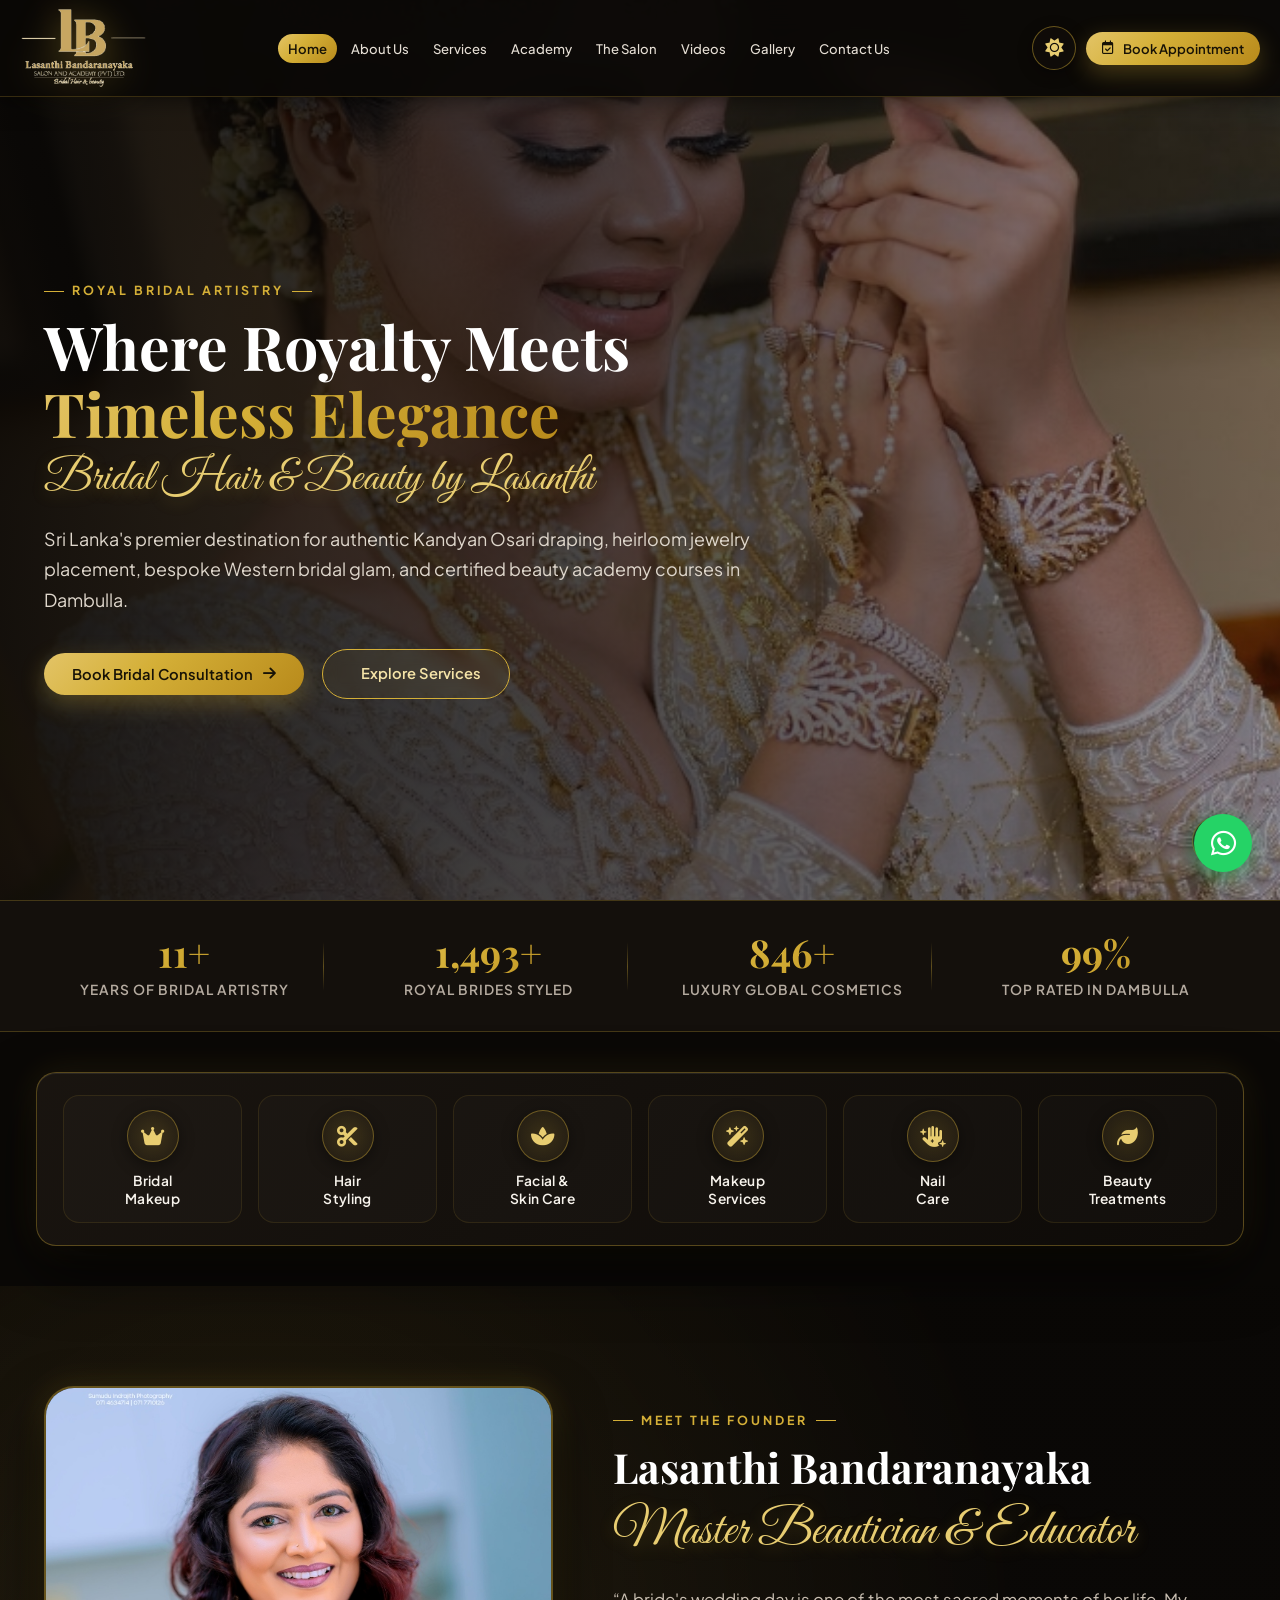
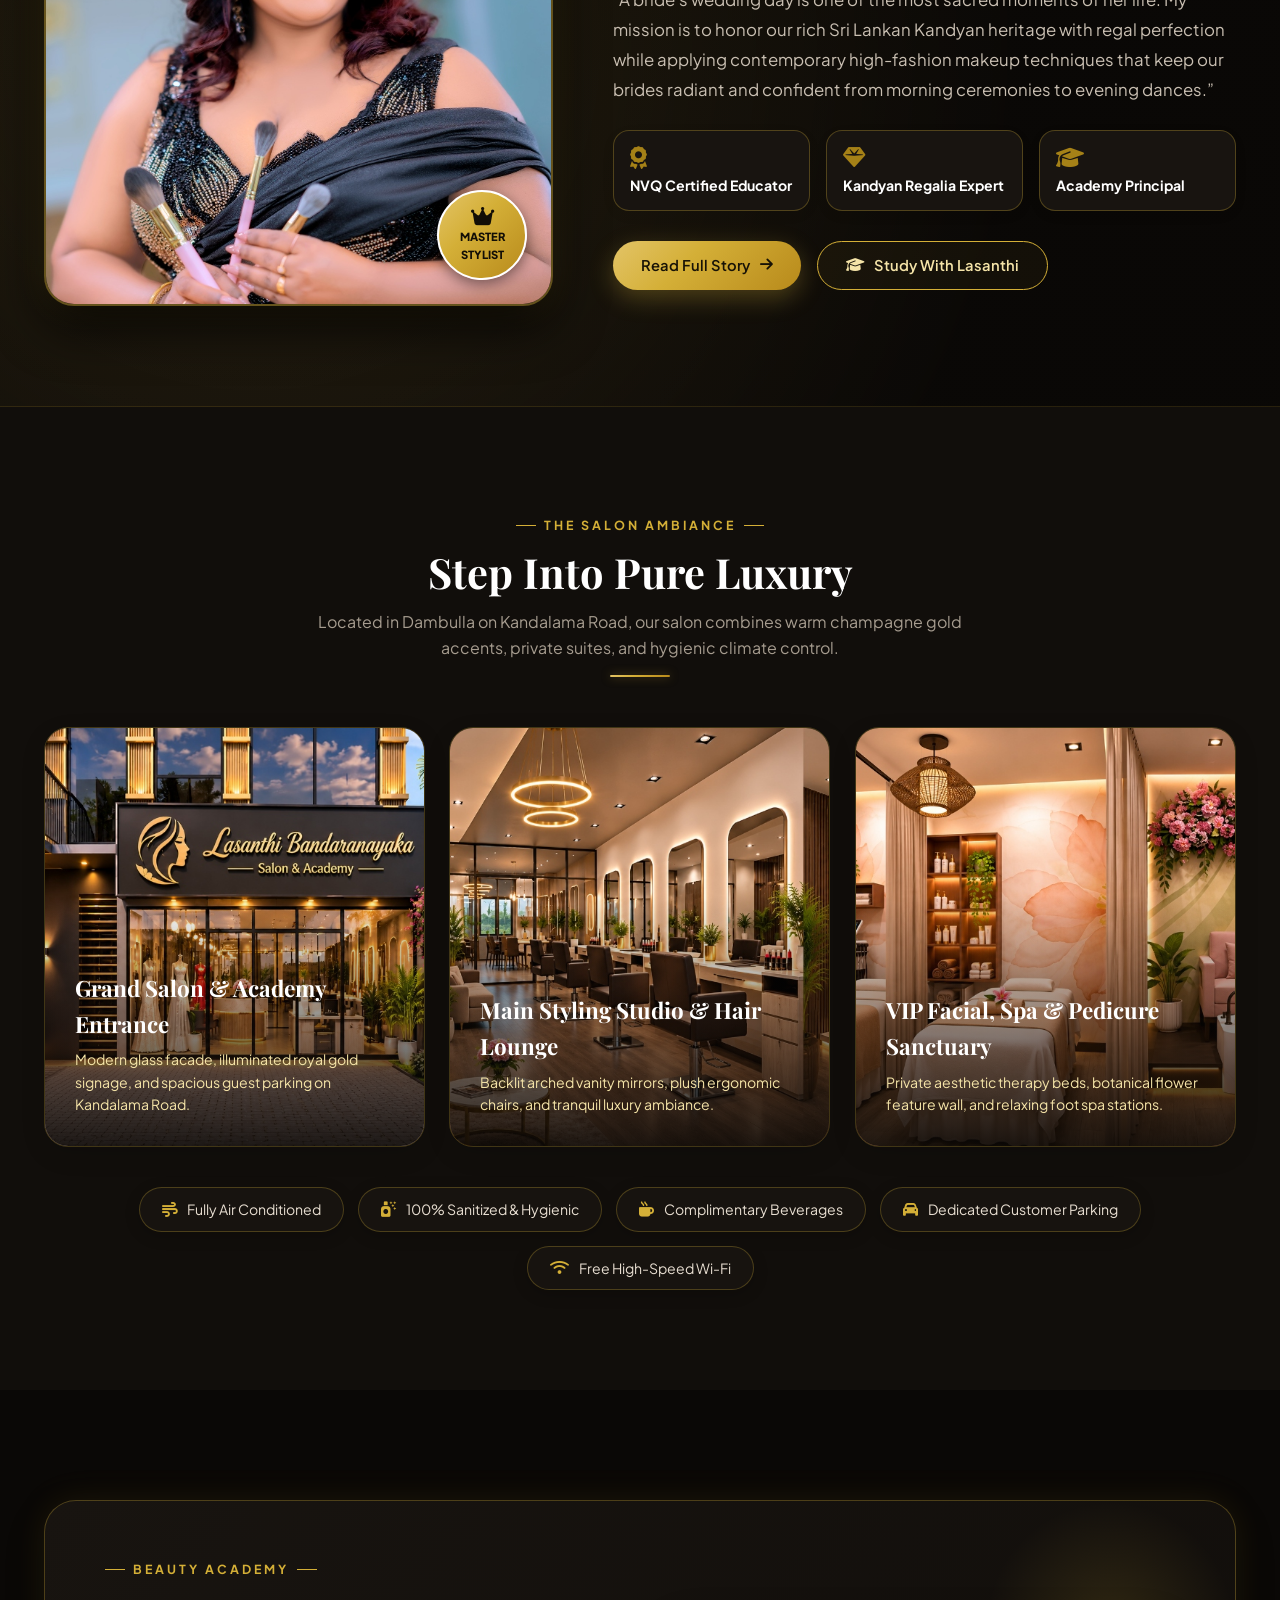
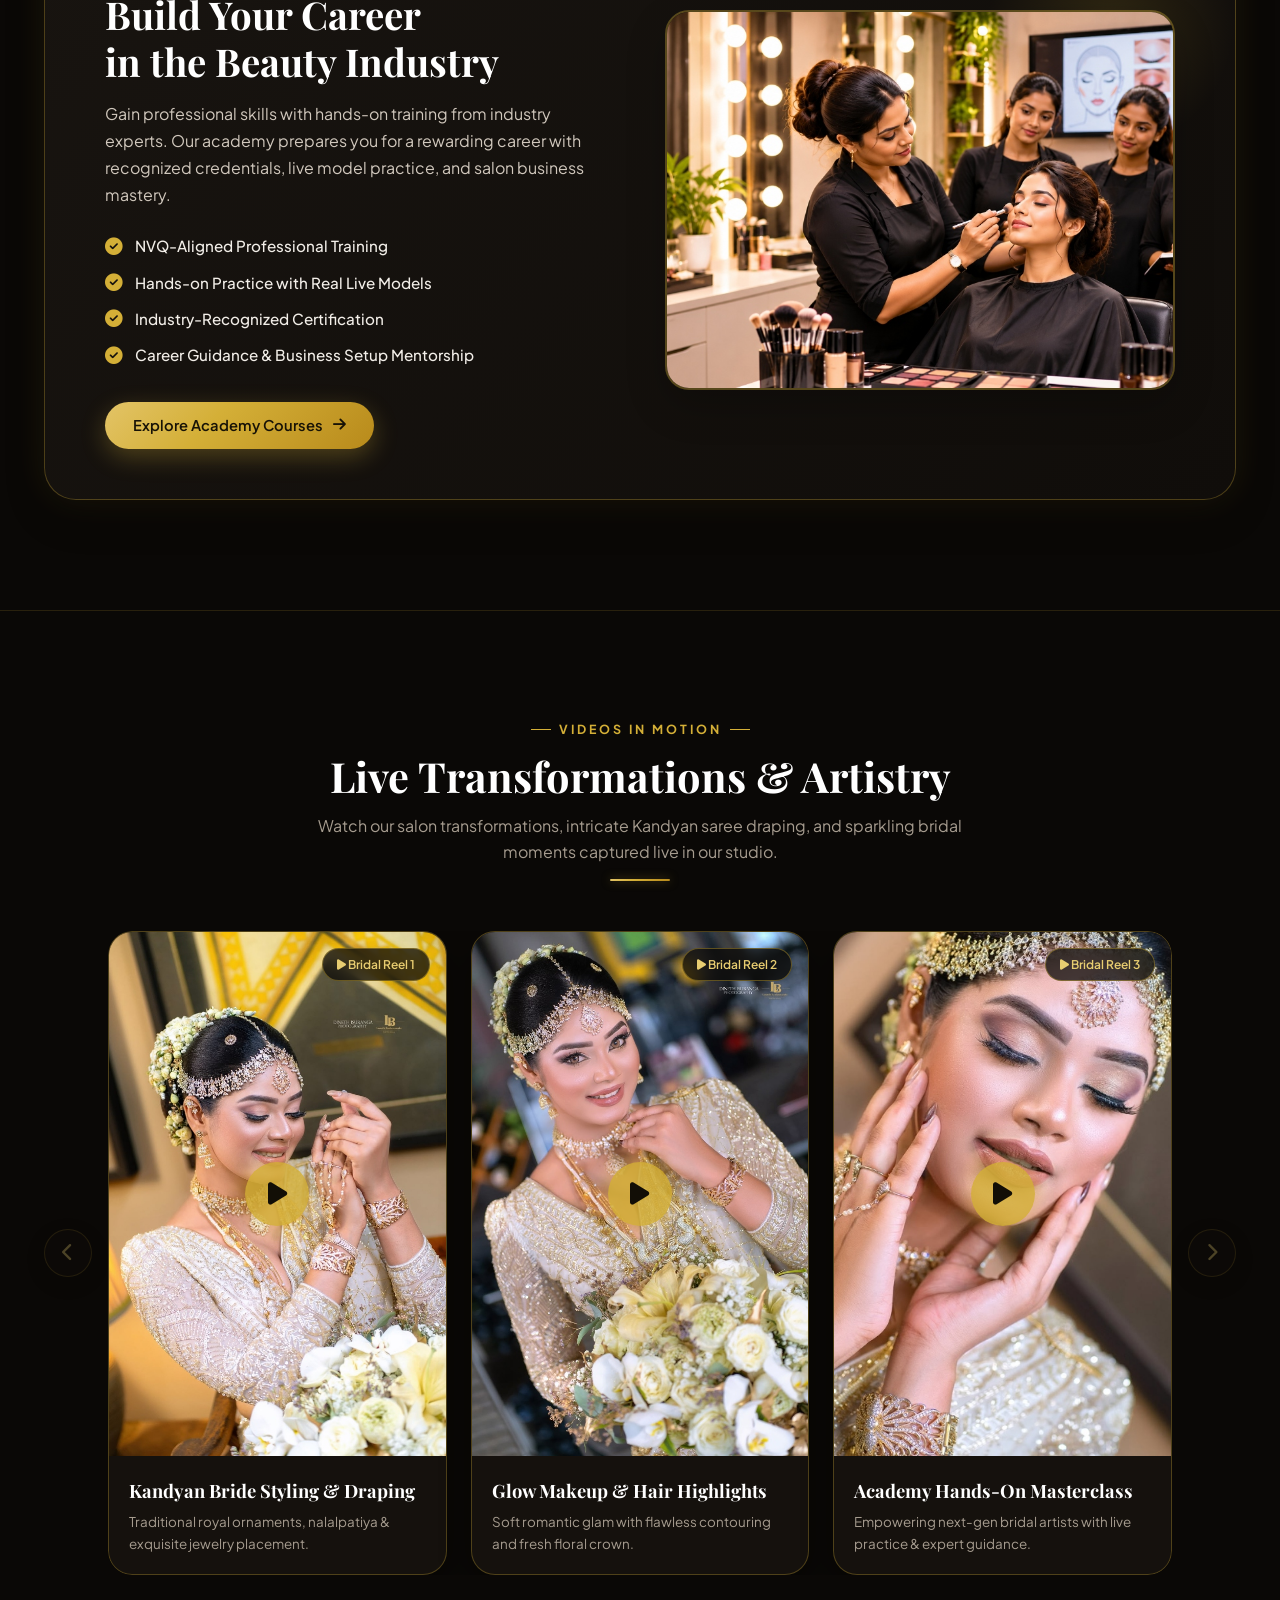
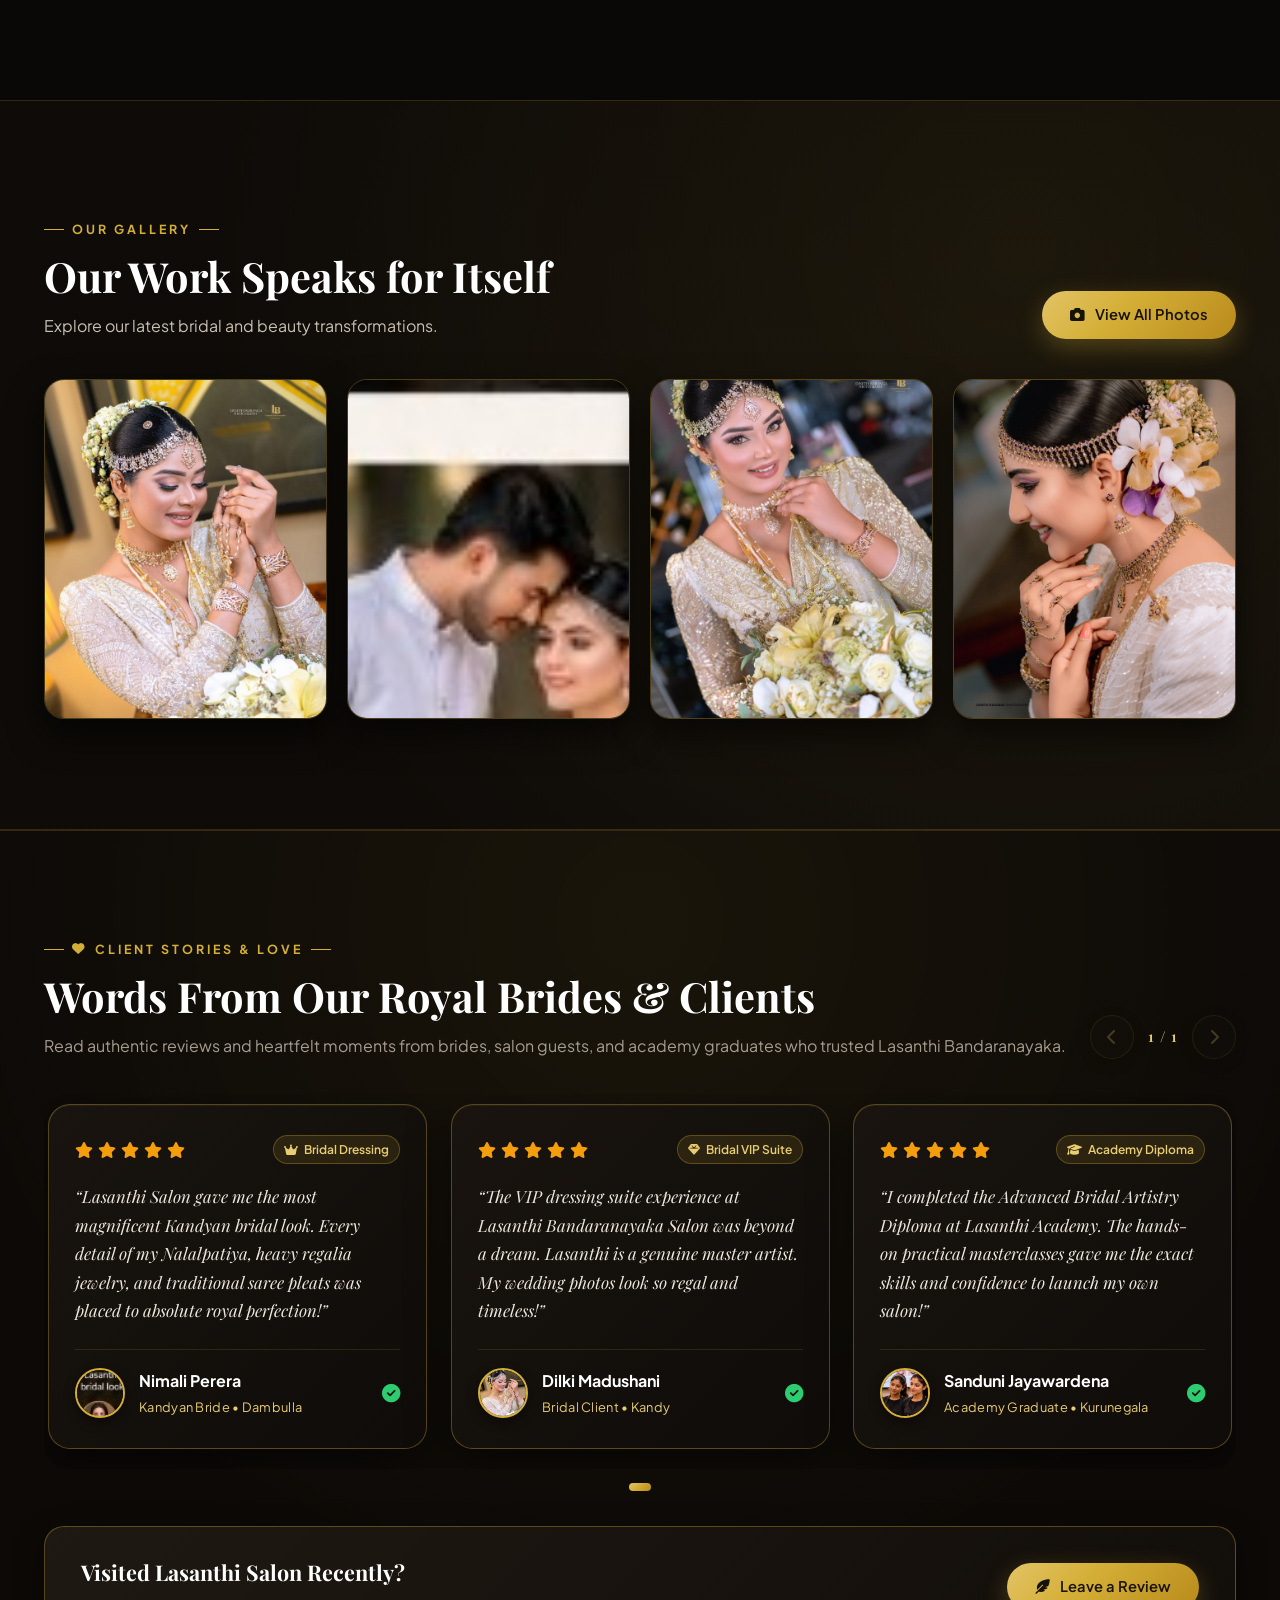
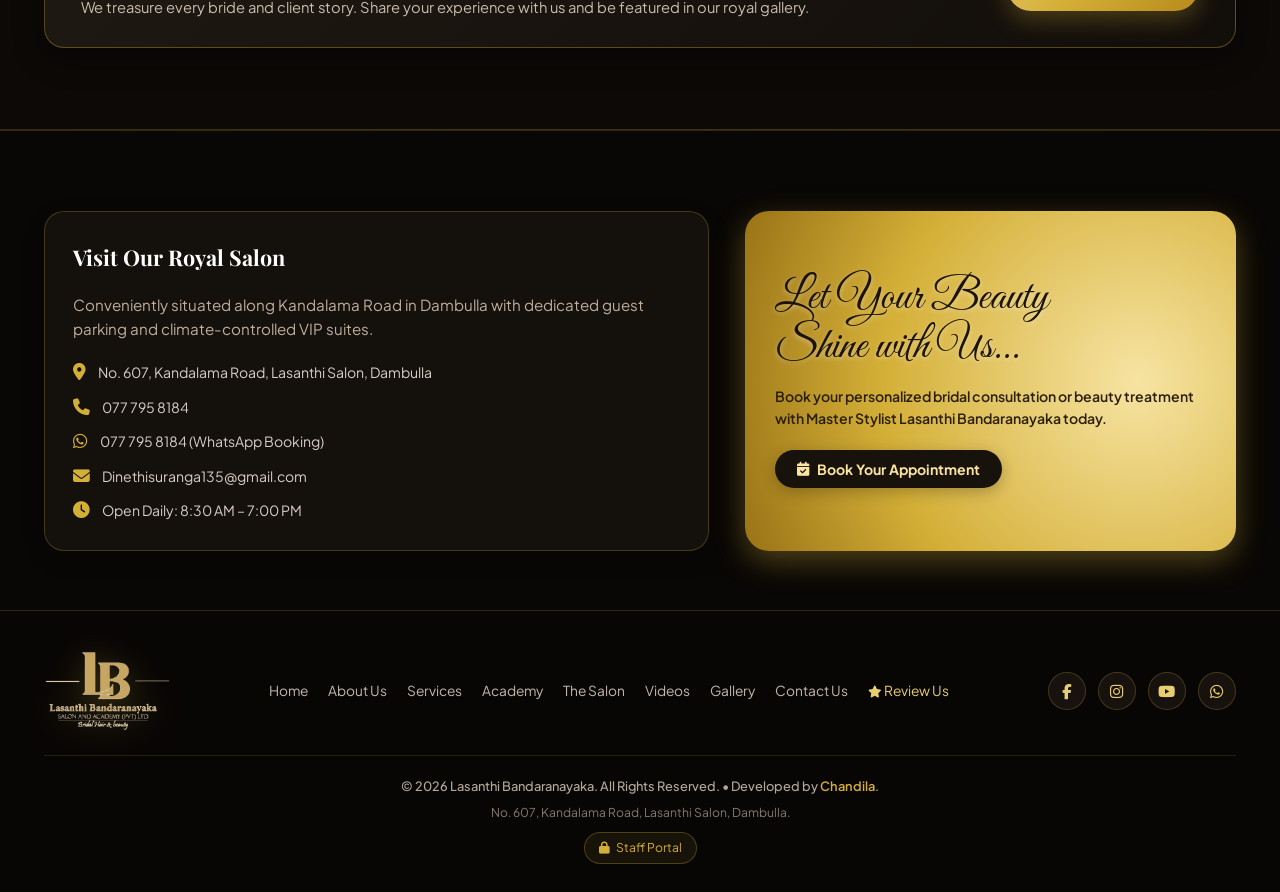
==== commit 0446e86b: "done" ====
--- a/index.html
+++ b/index.html
@@ -678,7 +678,7 @@
       </div>
 
       <div class="footer-bottom-copy">
-        <div class="footer-copy-text">&copy; 2025 Lasanthi Bandaranayaka. All Rights Reserved.</div>
+        <div class="footer-copy-text">&copy; 2026 Lasanthi Bandaranayaka. All Rights Reserved. &bull; Developed by <a href="https://www.facebook.com/chandilagroups/" target="_blank" rel="noopener" class="footer-dev-link">Chandila</a>.</div>
         <div class="footer-address-text">No. 607, Kandalama Road, Lasanthi Salon, Dambulla.</div>
         <div class="footer-staff-wrap">
           <a href="admin/login.php" class="footer-staff-link"><i class="fa-solid fa-lock"></i> Staff Portal</a>
--- a/assets/css/style.css
+++ b/assets/css/style.css
@@ -2199,6 +2199,18 @@
   gap: 6px;
 }
 
+.footer-dev-link {
+  color: var(--color-gold-400);
+  text-decoration: none;
+  font-weight: 600;
+  transition: var(--transition);
+}
+
+.footer-dev-link:hover {
+  color: var(--color-gold-300);
+  text-decoration: underline;
+}
+
 .footer-copy-text {
   font-weight: 500;
   color: #b5a999;
